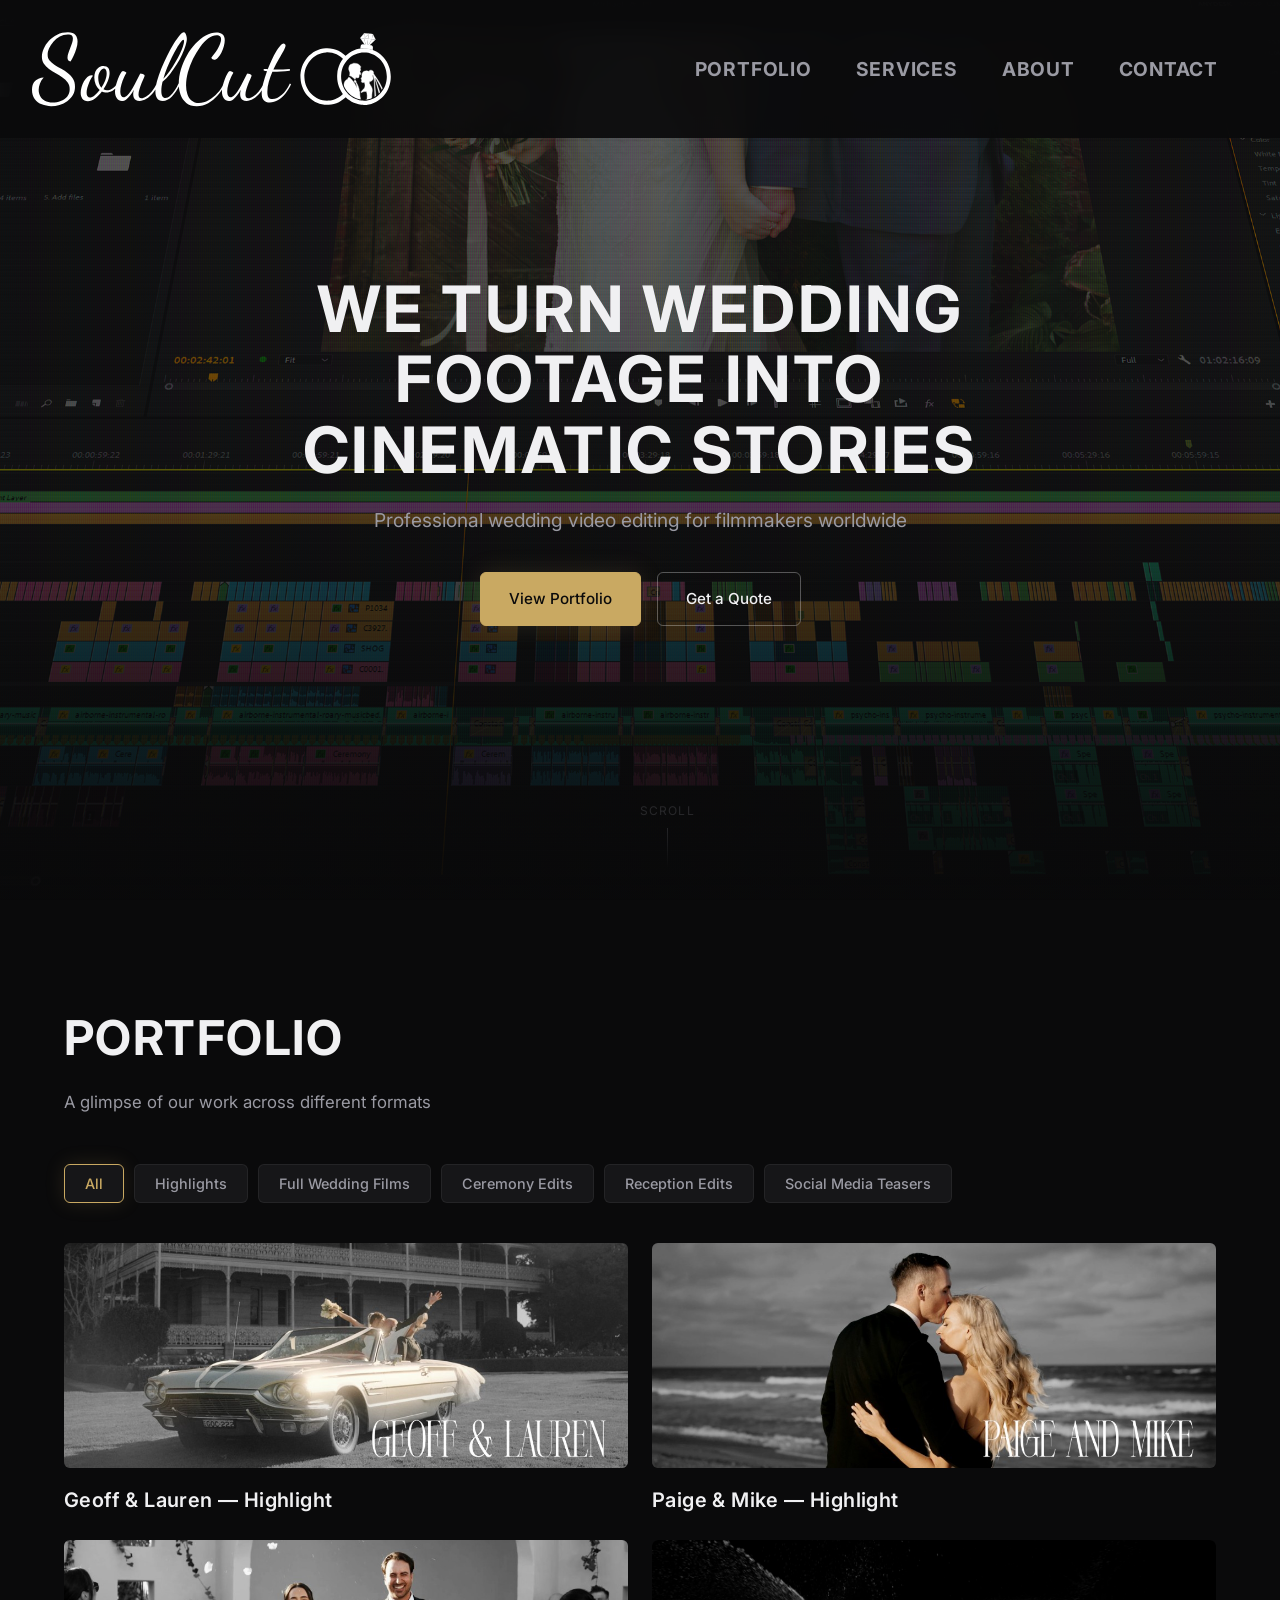
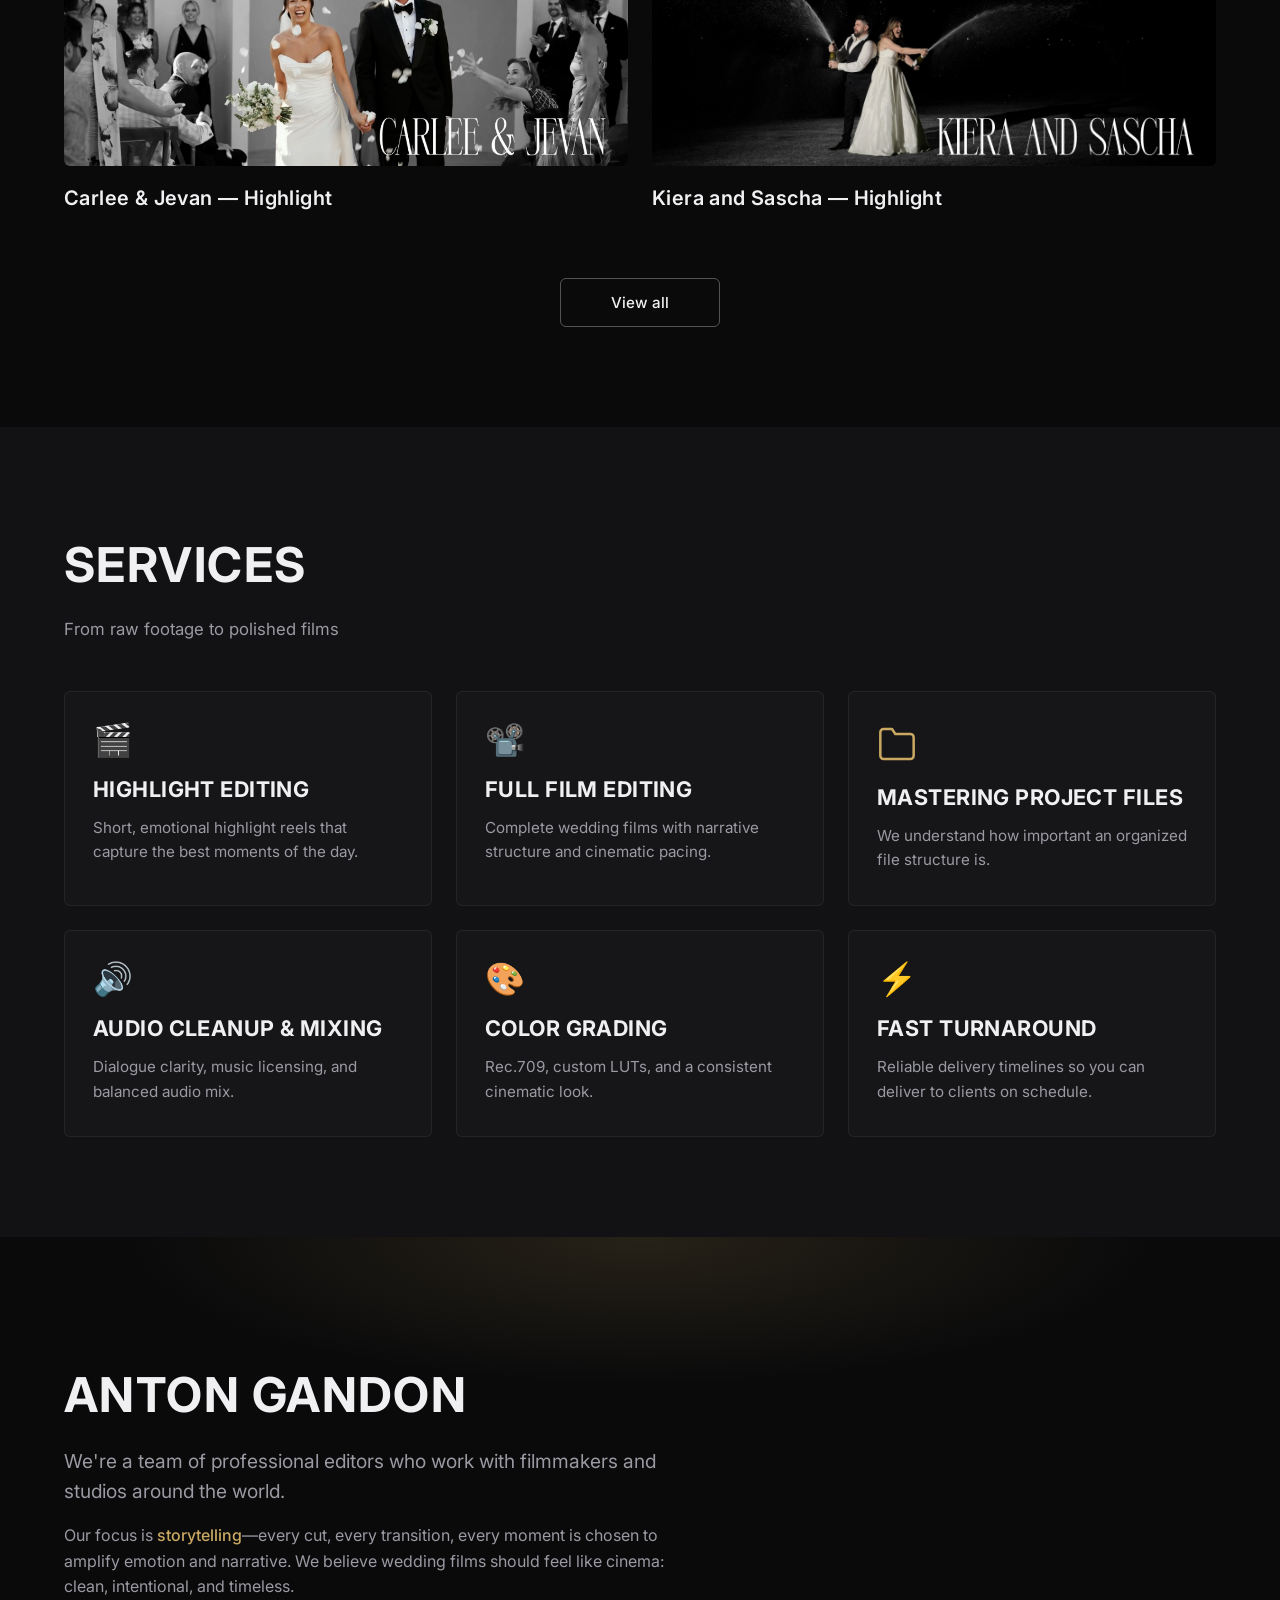
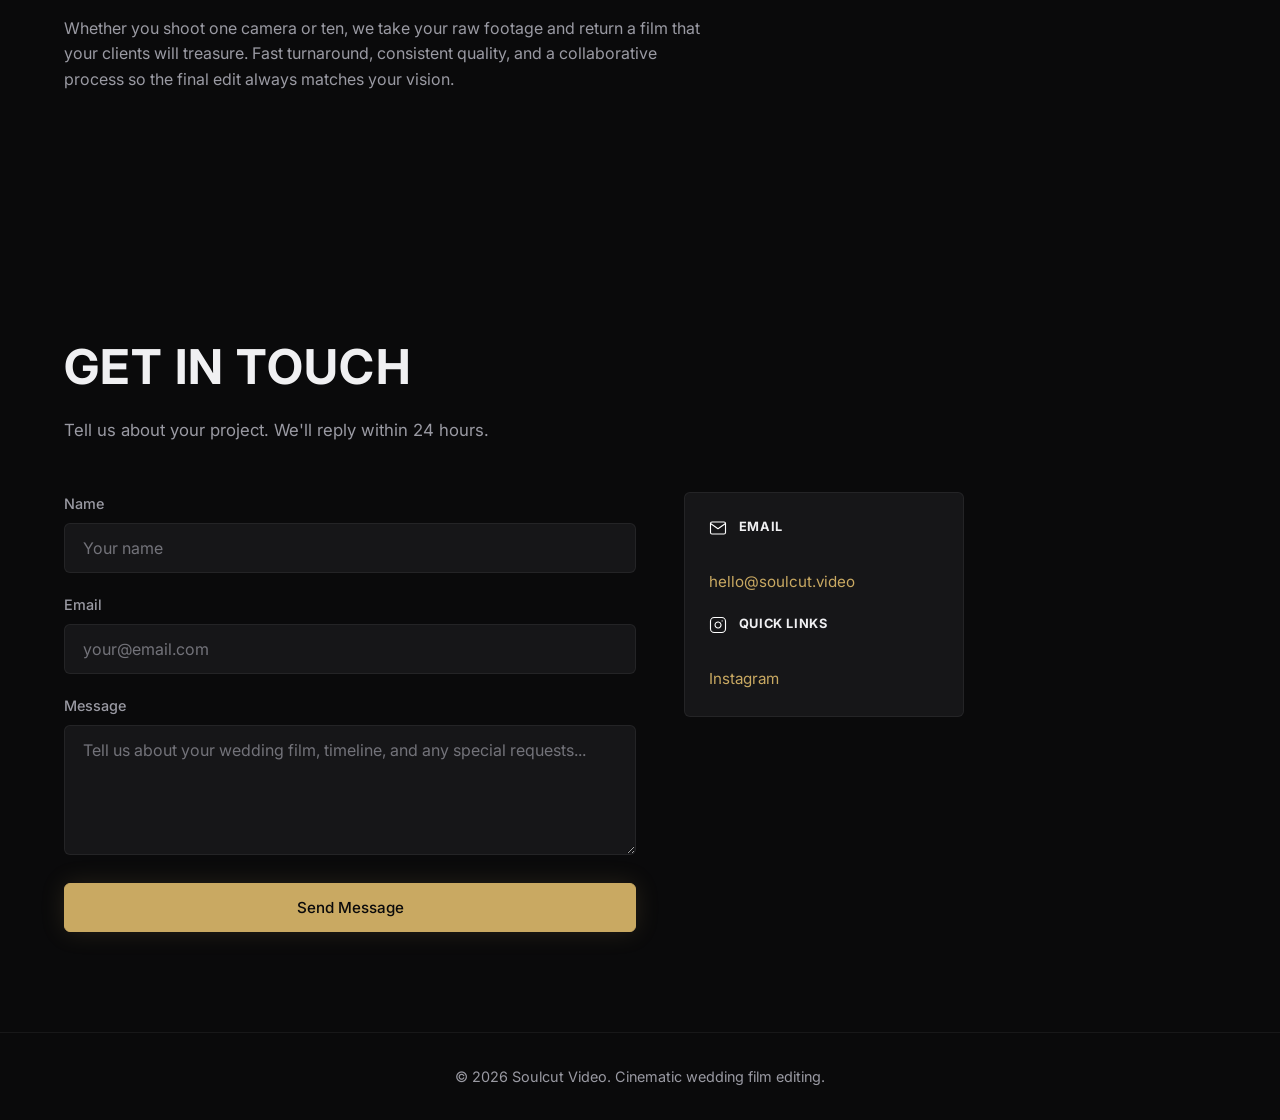
==== index.html @ 182c91bf "Оновлення сайту" ====
<!DOCTYPE html>
<html lang="en">
<head>
  <meta charset="UTF-8">
  <meta name="viewport" content="width=device-width, initial-scale=1.0">
  <title>Soulcut Video — Cinematic Wedding Film Editing</title>
  <meta name="description" content="Professional wedding video editing for filmmakers worldwide. We turn wedding footage into cinematic stories.">
  <!-- Favicon -->
  <link rel="icon" href="images/icon.svg" type="image/svg+xml">
  <link rel="apple-touch-icon" href="images/icon.svg">
  <!-- Share preview (Telegram, social) — cover image and text -->
  <meta property="og:type" content="website">
  <meta property="og:url" content="https://www.soulcut.video/">
  <meta property="og:title" content="Soulcut Video — Cinematic Wedding Film Editing">
  <meta property="og:description" content="Professional wedding video editing for filmmakers worldwide. We turn wedding footage into cinematic stories.">
  <meta property="og:image" content="https://www.soulcut.video/images/banner.png">
  <meta property="og:image:width" content="1200">
  <meta property="og:image:height" content="630">
  <meta name="twitter:card" content="summary_large_image">
  <meta name="twitter:title" content="Soulcut Video — Cinematic Wedding Film Editing">
  <meta name="twitter:description" content="Professional wedding video editing for filmmakers worldwide. We turn wedding footage into cinematic stories.">
  <meta name="twitter:image" content="https://www.soulcut.video/images/banner.png">
  <link rel="preconnect" href="https://fonts.googleapis.com">
  <link rel="preconnect" href="https://fonts.gstatic.com" crossorigin>
  <link href="https://fonts.googleapis.com/css2?family=Inter:wght@300;400;500;600;700&display=swap" rel="stylesheet">
  <link rel="stylesheet" href="styles.css?v=4">
</head>
<body>
  <div class="page-wrap">
    <!-- HERO -->
    <header class="hero" id="hero">
      <!-- Hero background: add images/hero-bg.png. For image-only (no video), add class hero--image-only to header. -->
      <div class="hero-bg-image" role="presentation"></div>
      <div class="hero-video-wrap">
        <video class="hero-video" autoplay muted loop playsinline poster="https://images.pexels.com/videos/3571264/pexels-photo-3571264.jpeg?auto=compress&cs=tinysrgb&w=1920">
          <!-- Replace src with your wedding footage. Example placeholder: -->
          <source src="https://assets.mixkit.co/videos/preview/mixkit-couple-getting-married-on-the-beach-41365-large.mp4" type="video/mp4">
        </video>
        <div class="hero-overlay"></div>
      </div>
      <nav class="nav">
        <a href="#hero" class="nav-logo">
          <img src="images/logo.svg" alt="Soulcut">
        </a>
        <button class="nav-toggle" aria-label="Menu">
          <span></span><span></span><span></span>
        </button>
        <ul class="nav-links">
          <li><a href="#portfolio">Portfolio</a></li>
          <li><a href="#services">Services</a></li>
          <li><a href="#about">About</a></li>
          <li><a href="#contact">Contact</a></li>
          <li class="nav-close-item">
            <button type="button" class="nav-close-btn" aria-label="Close menu">&times;</button>
          </li>
        </ul>
      </nav>
      <div class="hero-content">
        <h1 class="hero-title">We turn wedding footage into cinematic stories</h1>
        <p class="hero-sub">Professional wedding video editing for filmmakers worldwide</p>
        <div class="hero-cta">
          <a href="#portfolio" class="btn btn-primary">View Portfolio</a>
          <a href="#contact" class="btn btn-outline">Get a Quote</a>
        </div>
      </div>
      <div class="hero-scroll">
        <span>Scroll</span>
        <div class="scroll-line"></div>
      </div>
    </header>

    <!-- PORTFOLIO -->
    <section class="section portfolio" id="portfolio">
      <div class="container">
        <h2 class="section-title">Portfolio</h2>
        <p class="section-sub">A glimpse of our work across different formats</p>
        <div class="portfolio-filters">
          <button class="filter-btn active" data-category="all">All</button>
          <button class="filter-btn" data-category="highlights">Highlights</button>
          <button class="filter-btn" data-category="full-films">Full Wedding Films</button>
          <button class="filter-btn" data-category="ceremony">Ceremony Edits</button>
          <button class="filter-btn" data-category="reception">Reception Edits</button>
          <button class="filter-btn" data-category="teasers">Social Media Teasers</button>
        </div>
        <div class="portfolio-grid">
          <!-- Highlight: Geoff & Lauren (image images/geoff-lauren.png, 2500×1000) -->
          <article class="portfolio-item" data-category="highlights">
            <div class="portfolio-thumb" data-video-src="https://drive.google.com/file/d/13GB67Tp0KiJzBZZAiaZ2nqH0YO3bQHIp/view?usp=sharing">
              <video class="portfolio-thumb-video" muted loop playsinline preload="metadata"></video>
              <img src="images/geoff-lauren.png" alt="Geoff & Lauren — wedding highlight">
              <div class="portfolio-hover">
                <span class="play-icon"></span>
                <span>Watch</span>
              </div>
            </div>
            <h3>Geoff & Lauren — Highlight</h3>
          </article>
          <article class="portfolio-item" data-category="highlights">
            <div class="portfolio-thumb" data-video-src="https://drive.google.com/file/d/1EdnTbY3fhzPwjUNXWImo-atitNehXLEn/view?usp=drive_link">
              <video class="portfolio-thumb-video" muted loop playsinline preload="metadata"></video>
              <img src="images/paige-mike.png" alt="Paige & Mike — wedding highlight">
              <div class="portfolio-hover">
                <span class="play-icon"></span>
                <span>Watch</span>
              </div>
            </div>
            <h3>Paige & Mike — Highlight</h3>
          </article>
          <article class="portfolio-item" data-category="highlights">
            <div class="portfolio-thumb" data-video-src="https://drive.google.com/file/d/1sqq61Bxm7G3GFhzSi5GOmZIiDG4wSADL/view?usp=sharing">
              <video class="portfolio-thumb-video" muted loop playsinline preload="metadata"></video>
              <img src="images/carlee-jevan.png" alt="Carlee & Jevan — wedding highlight">
              <div class="portfolio-hover">
                <span class="play-icon"></span>
                <span>Watch</span>
              </div>
            </div>
            <h3>Carlee & Jevan — Highlight</h3>
          </article>
          <article class="portfolio-item" data-category="highlights">
            <div class="portfolio-thumb" data-video-src="https://drive.google.com/file/d/1ePK_1S37dD04lT5c8keeN4l85c7M2VHf/view?usp=sharing">
              <video class="portfolio-thumb-video" muted loop playsinline preload="metadata"></video>
              <img src="images/kiera-sascha.png" alt="Kiera and Sascha — wedding highlight">
              <div class="portfolio-hover">
                <span class="play-icon"></span>
                <span>Watch</span>
              </div>
            </div>
            <h3>Kiera and Sascha — Highlight</h3>
          </article>
          <div class="portfolio-more" id="portfolioMore">
          <article class="portfolio-item" data-category="reception">
            <div class="portfolio-thumb" data-video-src="https://assets.mixkit.co/videos/preview/mixkit-couple-getting-married-on-the-beach-41365-large.mp4">
              <video class="portfolio-thumb-video" muted loop playsinline preload="metadata"></video>
              <img src="https://images.pexels.com/photos/265705/pexels-photo-265705.jpeg?auto=compress&cs=tinysrgb&w=800" alt="Reception edit">
              <div class="portfolio-hover">
                <span class="play-icon"></span>
                <span>Watch</span>
              </div>
            </div>
            <h3>Reception Edit</h3>
          </article>
          <article class="portfolio-item" data-category="teasers">
            <div class="portfolio-thumb" data-video-src="https://assets.mixkit.co/videos/preview/mixkit-wedding-ceremony-41364-large.mp4">
              <video class="portfolio-thumb-video" muted loop playsinline preload="metadata"></video>
              <img src="https://images.pexels.com/photos/265722/pexels-photo-265722.jpeg?auto=compress&cs=tinysrgb&w=800" alt="Social teaser">
              <div class="portfolio-hover">
                <span class="play-icon"></span>
                <span>Watch</span>
              </div>
            </div>
            <h3>Social Teaser</h3>
          </article>
          <article class="portfolio-item" data-category="highlights">
            <div class="portfolio-thumb" data-video-src="https://assets.mixkit.co/videos/preview/mixkit-couple-getting-married-on-the-beach-41365-large.mp4">
              <video class="portfolio-thumb-video" muted loop playsinline preload="metadata"></video>
              <img src="https://images.pexels.com/photos/265705/pexels-photo-265705.jpeg?auto=compress&cs=tinysrgb&w=800" alt="Highlight">
              <div class="portfolio-hover">
                <span class="play-icon"></span>
                <span>Watch</span>
              </div>
            </div>
            <h3>Beach Wedding</h3>
          </article>
          </div>
        </div>
        <div class="portfolio-view-all-wrap" id="portfolioViewAllWrap">
          <button type="button" class="btn btn-outline portfolio-view-all-btn" id="portfolioViewAllBtn">View all</button>
        </div>
      </div>
    </section>

    <!-- VIDEO MODAL -->
    <div class="video-modal" id="videoModal" aria-hidden="true">
      <div class="video-modal-backdrop"></div>
      <div class="video-modal-inner">
        <button class="video-modal-close" aria-label="Close">&times;</button>
        <div class="video-modal-player">
          <video controls playsinline></video>
          <iframe class="video-modal-iframe" allowfullscreen allow="autoplay; fullscreen" title="Video"></iframe>
        </div>
      </div>
    </div>

    <!-- SERVICES -->
    <section class="section services" id="services">
      <div class="container">
        <h2 class="section-title">Services</h2>
        <p class="section-sub">From raw footage to polished films</p>
        <div class="services-grid">
          <article class="service-card">
            <div class="service-icon"><span>🎬</span></div>
            <h3>Highlight Editing</h3>
            <p>Short, emotional highlight reels that capture the best moments of the day.</p>
          </article>
          <article class="service-card">
            <div class="service-icon"><span>📽️</span></div>
            <h3>Full Film Editing</h3>
            <p>Complete wedding films with narrative structure and cinematic pacing.</p>
          </article>
          <article class="service-card">
            <div class="service-icon service-icon--folder">
              <svg width="40" height="40" viewBox="0 0 24 24" fill="none" stroke="currentColor" stroke-width="1.5" stroke-linecap="round" stroke-linejoin="round"><path d="M22 19a2 2 0 0 1-2 2H4a2 2 0 0 1-2-2V5a2 2 0 0 1 2-2h5l2 3h9a2 2 0 0 1 2 2z"/></svg>
            </div>
            <h3>Mastering Project Files</h3>
            <p>We understand how important an organized file structure is.</p>
          </article>
          <article class="service-card">
            <div class="service-icon"><span>🔊</span></div>
            <h3>Audio Cleanup & Mixing</h3>
            <p>Dialogue clarity, music licensing, and balanced audio mix.</p>
          </article>
          <article class="service-card">
            <div class="service-icon"><span>🎨</span></div>
            <h3>Color Grading</h3>
            <p>Rec.709, custom LUTs, and a consistent cinematic look.</p>
          </article>
          <article class="service-card">
            <div class="service-icon"><span>⚡</span></div>
            <h3>Fast Turnaround</h3>
            <p>Reliable delivery timelines so you can deliver to clients on schedule.</p>
          </article>
        </div>
      </div>
    </section>

    <!-- ABOUT -->
    <section class="section about" id="about">
      <div class="about-bg"></div>
      <div class="container about-inner">
        <div class="about-content">
          <h2 class="section-title">Anton Gandon</h2>
          <p class="about-lead">We're a team of professional editors who work with filmmakers and studios around the world.</p>
          <p>Our focus is <strong>storytelling</strong>—every cut, every transition, every moment is chosen to amplify emotion and narrative. We believe wedding films should feel like cinema: clean, intentional, and timeless.</p>
          <p>Whether you shoot one camera or ten, we take your raw footage and return a film that your clients will treasure. Fast turnaround, consistent quality, and a collaborative process so the final edit always matches your vision.</p>
        </div>
      </div>
    </section>

    <!-- CONTACT -->
    <section class="section contact" id="contact">
      <div class="container">
        <h2 class="section-title">Get in Touch</h2>
        <p class="section-sub">Tell us about your project. We'll reply within 24 hours.</p>
        <div class="contact-wrap">
          <div class="contact-form-col">
            <div class="form-success" id="formSuccess" hidden>
              <div class="form-success-inner">
                <span class="form-success-icon">✓</span>
                <p class="form-success-text">Success!</p>
                <p class="form-success-sub">We'll get back to you soon.</p>
              </div>
            </div>
            <!-- Formspree → emails to hello@soulcut.video -->
            <form class="contact-form" id="contactForm" action="https://formspree.io/f/xdalwqzw" method="POST">
            <input type="hidden" name="_subject" value="Soulcut: new message from website">
            <div class="form-row">
              <label for="name">Name</label>
              <input type="text" id="name" name="name" required placeholder="Your name">
            </div>
            <div class="form-row">
              <label for="email">Email</label>
              <input type="email" id="email" name="_replyto" required placeholder="your@email.com">
            </div>
            <div class="form-row">
              <label for="message">Message</label>
              <textarea id="message" name="message" rows="5" required placeholder="Tell us about your wedding film, timeline, and any special requests..."></textarea>
            </div>
            <button type="submit" class="btn btn-primary btn-full">Send Message</button>
            </form>
          </div>
          <div class="contact-info">
            <p class="contact-email">
              <strong><span class="contact-icon" aria-hidden="true"><svg width="18" height="18" viewBox="0 0 24 24" fill="none" stroke="currentColor" stroke-width="1.5" stroke-linecap="round" stroke-linejoin="round"><path d="M4 4h16c1.1 0 2 .9 2 2v12c0 1.1-.9 2-2 2H4c-1.1 0-2-.9-2-2V6c0-1.1.9-2 2-2z"/><polyline points="22,6 12,13 2,6"/></svg></span> Email</strong><br>
              <a href="mailto:hello@soulcut.video">hello@soulcut.video</a>
            </p>
            <p class="contact-links">
              <strong><span class="contact-icon" aria-hidden="true"><svg width="18" height="18" viewBox="0 0 24 24" fill="none" stroke="currentColor" stroke-width="1.5" stroke-linecap="round" stroke-linejoin="round"><rect x="2" y="2" width="20" height="20" rx="5" ry="5"/><path d="M16 11.37A4 4 0 1 1 12.63 8 4 4 0 0 1 16 11.37z"/><line x1="17.5" y1="6.5" x2="17.51" y2="6.5"/></svg></span> Quick links</strong><br>
              <a href="https://www.instagram.com/soulcut.video/" target="_blank" rel="noopener">Instagram</a>
            </p>
          </div>
        </div>
      </div>
    </section>

    <footer class="footer">
      <div class="container">
        <p>&copy; <span id="year"></span> Soulcut Video. Cinematic wedding film editing.</p>
      </div>
    </footer>
  </div>

  <script src="script.js"></script>
</body>
</html>
---- styles.css ----
/* ============================================
   SOULCUT VIDEO — Cinematic Wedding Editing
   Dark, elegant, premium
   ============================================ */

:root {
  --bg: #0a0a0b;
  --bg-elevated: #121214;
  --bg-card: #161618;
  --text: #f0f0f2;
  --text-muted: #9a9aa3;
  --accent: #c9a962;
  --accent-dim: rgba(201, 169, 98, 0.15);
  --glow: rgba(201, 169, 98, 0.25);
  --border: rgba(255, 255, 255, 0.06);
  --font-display: "Inter", -apple-system, sans-serif;
  --font-body: "Inter", -apple-system, sans-serif;
  --ease-out: cubic-bezier(0.22, 1, 0.36, 1);
  --ease-in-out: cubic-bezier(0.65, 0, 0.35, 1);
  --radius: 6px;
}

*,
*::before,
*::after {
  box-sizing: border-box;
}

html {
  scroll-behavior: smooth;
  overflow-x: hidden;
  max-width: 100vw;
}

body {
  margin: 0;
  font-family: var(--font-body);
  font-size: 16px;
  font-weight: 400;
  line-height: 1.6;
  color: var(--text);
  background: var(--bg);
  -webkit-font-smoothing: antialiased;
  -moz-osx-font-smoothing: grayscale;
  overflow-x: hidden;
  max-width: 100vw;
}

.page-wrap {
  min-height: 100vh;
  overflow-x: hidden;
  max-width: 100vw;
}

img {
  max-width: 100%;
  height: auto;
  display: block;
}

a {
  color: var(--accent);
  text-decoration: none;
  transition: color 0.25s var(--ease-out);
}

a:hover {
  color: #e0c882;
}

/* ----- Container ----- */
.container {
  width: 100%;
  max-width: 1200px;
  margin: 0 auto;
  padding: 0 24px;
  box-sizing: border-box;
}

/* ----- Navigation ----- */
.nav {
  position: fixed;
  top: 0;
  left: 0;
  right: 0;
  z-index: 100;
  display: flex;
  align-items: center;
  justify-content: space-between;
  padding: 14px 32px;
  background: rgba(10, 10, 11, 0.92);
  backdrop-filter: blur(12px);
}

.nav-logo {
  display: block;
  line-height: 0;
}

.nav-logo img {
  height: 110px;
  width: auto;
  display: block;
}

.nav-links {
  display: flex;
  list-style: none;
  margin: 0;
  padding: 0;
  gap: 32px;
  margin-right: 24px;
}

.nav-links a {
  color: var(--text-muted);
  font-size: 1.2rem;
  font-weight: 700;
  padding: 8px 6px;
  text-transform: uppercase;
  letter-spacing: 0.04em;
}

.nav-links a:hover {
  color: var(--text);
}

.nav-close-item {
  display: none;
}

.nav-toggle {
  display: none;
  flex-direction: column;
  gap: 6px;
  background: none;
  border: none;
  cursor: pointer;
  padding: 8px;
}

.nav-toggle span {
  width: 24px;
  height: 2px;
  background: var(--text);
  transition: transform 0.3s var(--ease-out);
}

/* ----- Hero ----- */
.hero {
  position: relative;
  min-height: 100vh;
  display: flex;
  flex-direction: column;
  justify-content: center;
  align-items: center;
  text-align: center;
  overflow: hidden;
}

.hero-bg-image {
  position: absolute;
  inset: 0;
  z-index: 0;
  background-color: var(--bg);
  background-image: url(images/hero-bg.png);
  background-size: cover;
  background-position: center;
}

.hero-video-wrap {
  position: absolute;
  inset: 0;
  z-index: 1;
}

.hero.hero--image-only .hero-video-wrap {
  display: none;
}

.hero-video {
  width: 100%;
  height: 100%;
  object-fit: cover;
}

.hero-overlay {
  position: absolute;
  inset: 0;
  background: linear-gradient(
    to bottom,
    rgba(10, 10, 11, 0.4) 0%,
    rgba(10, 10, 11, 0.6) 50%,
    rgba(10, 10, 11, 0.85) 100%
  );
  pointer-events: none;
}

.hero-content {
  position: relative;
  z-index: 2;
  padding: 0 24px;
  max-width: 800px;
}

.hero-title {
  font-family: var(--font-body);
  font-size: clamp(2.5rem, 6vw, 4rem);
  font-weight: 700;
  line-height: 1.1;
  margin: 0 0 20px;
  color: var(--text);
  letter-spacing: 0.04em;
  text-transform: uppercase;
  opacity: 0;
  transform: translateY(24px);
  animation: fadeUp 1s var(--ease-out) 0.2s forwards;
}

.hero-sub {
  font-size: clamp(1rem, 2vw, 1.2rem);
  color: var(--text-muted);
  margin: 0 0 36px;
  font-weight: 400;
  opacity: 0;
  transform: translateY(24px);
  animation: fadeUp 1s var(--ease-out) 0.4s forwards;
}

.hero-cta {
  display: flex;
  flex-wrap: wrap;
  gap: 16px;
  justify-content: center;
  opacity: 0;
  transform: translateY(24px);
  animation: fadeUp 1s var(--ease-out) 0.6s forwards;
}

/* Buttons ----- */
.btn {
  display: inline-flex;
  align-items: center;
  justify-content: center;
  padding: 14px 28px;
  font-family: var(--font-body);
  font-size: 0.95rem;
  font-weight: 500;
  border-radius: var(--radius);
  cursor: pointer;
  transition: all 0.3s var(--ease-out);
  border: 1px solid transparent;
}

.btn-primary {
  background: var(--accent);
  color: var(--bg);
  border-color: var(--accent);
  box-shadow: 0 0 24px var(--accent-dim);
}

.btn-primary:hover {
  background: #d4b86e;
  color: var(--bg);
  box-shadow: 0 0 32px var(--glow);
  transform: translateY(-2px);
}

.btn-outline {
  background: transparent;
  color: var(--text);
  border-color: rgba(255, 255, 255, 0.3);
}

.btn-outline:hover {
  border-color: var(--accent);
  color: var(--accent);
  box-shadow: 0 0 20px var(--accent-dim);
}

.btn-full {
  width: 100%;
}

/* Hero scroll indicator ----- */
.hero-scroll {
  position: absolute;
  bottom: 32px;
  left: 50%;
  transform: translateX(-50%);
  display: flex;
  flex-direction: column;
  align-items: center;
  gap: 8px;
  color: var(--text-muted);
  font-size: 0.75rem;
  letter-spacing: 0.1em;
  text-transform: uppercase;
  opacity: 0;
  animation: fadeUp 0.8s var(--ease-out) 1s forwards;
}

.scroll-line {
  width: 1px;
  height: 40px;
  background: linear-gradient(to bottom, var(--text-muted), transparent);
  animation: scrollPulse 2s ease-in-out infinite;
}

@keyframes fadeUp {
  to {
    opacity: 1;
    transform: translateY(0);
  }
}

@keyframes scrollPulse {
  0%, 100% { opacity: 0.5; transform: scaleY(0.8); }
  50% { opacity: 1; transform: scaleY(1); }
}

/* ----- Section common ----- */
.section {
  padding: 100px 0;
  position: relative;
}

.section-title {
  font-family: var(--font-body);
  font-size: clamp(2rem, 4vw, 3rem);
  font-weight: 700;
  margin: 0 0 12px;
  color: var(--text);
  letter-spacing: 0.03em;
  text-transform: uppercase;
}

.section-sub {
  color: var(--text-muted);
  margin: 0 0 48px;
  font-size: 1.05rem;
  max-width: 560px;
}

/* ----- Portfolio ----- */
.portfolio {
  background: var(--bg);
}

.portfolio-filters {
  display: flex;
  flex-wrap: wrap;
  gap: 10px;
  margin-bottom: 40px;
}

.filter-btn {
  padding: 10px 20px;
  font-family: var(--font-body);
  font-size: 0.9rem;
  font-weight: 500;
  color: var(--text-muted);
  background: var(--bg-card);
  border: 1px solid var(--border);
  border-radius: var(--radius);
  cursor: pointer;
  transition: all 0.25s var(--ease-out);
}

.filter-btn:hover,
.filter-btn.active {
  color: var(--accent);
  border-color: var(--accent);
  box-shadow: 0 0 20px var(--accent-dim);
}

.portfolio-grid {
  display: grid;
  grid-template-columns: repeat(auto-fill, minmax(min(380px, 100%), 1fr));
  gap: 24px;
}

.portfolio-more {
  grid-column: 1 / -1;
  display: grid;
  grid-template-columns: repeat(auto-fill, minmax(min(380px, 100%), 1fr));
  gap: 24px;
  max-height: 0;
  overflow: hidden;
  opacity: 0;
  transition: max-height 0.6s var(--ease-out), opacity 0.5s var(--ease-out);
}

.portfolio-grid.portfolio-grid--expanded .portfolio-more {
  max-height: 1200px;
  opacity: 1;
  overflow: visible;
}

.portfolio-more .portfolio-item {
  opacity: 0;
  transform: translateY(24px);
  transition: opacity 0.5s var(--ease-out), transform 0.5s var(--ease-out);
}

.portfolio-grid.portfolio-grid--expanded .portfolio-more .portfolio-item {
  opacity: 1;
  transform: translateY(0);
}

.portfolio-grid.portfolio-grid--expanded .portfolio-more .portfolio-item:nth-child(1) { transition-delay: 0.1s; }
.portfolio-grid.portfolio-grid--expanded .portfolio-more .portfolio-item:nth-child(2) { transition-delay: 0.2s; }
.portfolio-grid.portfolio-grid--expanded .portfolio-more .portfolio-item:nth-child(3) { transition-delay: 0.3s; }

.portfolio-view-all-wrap {
  text-align: center;
  margin-top: 40px;
}

.portfolio-view-all-btn {
  min-width: 160px;
  transition: transform 0.3s var(--ease-out), box-shadow 0.3s var(--ease-out);
}

.portfolio-view-all-btn:hover {
  transform: translateY(-2px);
}

.portfolio-grid.portfolio-grid--expanded + .portfolio-view-all-wrap {
  margin-top: 32px;
}

.portfolio-item {
  opacity: 1;
  transform: translateY(0);
  transition: opacity 0.4s var(--ease-out), transform 0.4s var(--ease-out);
}

.portfolio-item.hidden {
  opacity: 0;
  transform: translateY(16px);
  pointer-events: none;
  position: absolute;
  visibility: hidden;
}

.portfolio-thumb {
  position: relative;
  aspect-ratio: 2500 / 1000; /* 2.5:1 banner */
  border-radius: var(--radius);
  overflow: hidden;
  margin-bottom: 16px;
  cursor: pointer;
  background: var(--bg-card);
}

.portfolio-thumb img,
.portfolio-thumb .portfolio-thumb-video {
  width: 100%;
  height: 100%;
  object-fit: cover;
  transition: transform 0.6s var(--ease-out), opacity 0.4s var(--ease-out);
}

.portfolio-thumb .portfolio-thumb-video {
  position: absolute;
  inset: 0;
  z-index: 1;
  opacity: 0;
  pointer-events: none;
}

.portfolio-thumb:hover .portfolio-thumb-video {
  opacity: 1;
}

.portfolio-thumb img {
  position: relative;
  z-index: 0;
}

.portfolio-thumb::after {
  content: "";
  position: absolute;
  inset: 0;
  background: linear-gradient(
    to top,
    rgba(0, 0, 0, 0.7) 0%,
    transparent 50%
  );
  opacity: 0;
  transition: opacity 0.3s var(--ease-out);
}

.portfolio-thumb:hover img {
  transform: scale(1.06);
}

.portfolio-thumb:hover::after {
  opacity: 1;
}

.portfolio-hover {
  position: absolute;
  inset: 0;
  z-index: 2;
  display: flex;
  flex-direction: column;
  align-items: center;
  justify-content: center;
  gap: 12px;
  color: var(--text);
  opacity: 0;
  transition: opacity 0.3s var(--ease-out);
}

.portfolio-thumb:hover .portfolio-hover {
  opacity: 1;
}

.play-icon {
  width: 64px;
  height: 64px;
  border-radius: 50%;
  background: rgba(201, 169, 98, 0.9);
  display: flex;
  align-items: center;
  justify-content: center;
  position: relative;
  box-shadow: 0 0 30px var(--glow);
}

.play-icon::after {
  content: "";
  position: absolute;
  left: 50%;
  top: 50%;
  margin-left: -6px;
  margin-top: -10px;
  border: 10px solid transparent;
  border-left-color: var(--bg);
  border-left-width: 16px;
  border-right: 0;
}

.portfolio-hover span:last-child {
  font-size: 0.9rem;
  font-weight: 500;
  letter-spacing: 0.05em;
}

.portfolio-item h3 {
  font-family: var(--font-body);
  font-size: 1.25rem;
  font-weight: 600;
  margin: 0;
  color: var(--text);
  letter-spacing: 0.02em;
}

/* ----- Video Modal ----- */
.video-modal {
  position: fixed;
  inset: 0;
  z-index: 200;
  display: flex;
  align-items: center;
  justify-content: center;
  padding: 24px;
  opacity: 0;
  visibility: hidden;
  transition: opacity 0.35s var(--ease-out), visibility 0.35s var(--ease-out);
}

.video-modal.open {
  opacity: 1;
  visibility: visible;
}

.video-modal-backdrop {
  position: absolute;
  inset: 0;
  background: rgba(0, 0, 0, 0.9);
  backdrop-filter: blur(8px);
  cursor: pointer;
}

.video-modal-inner {
  position: relative;
  width: 100%;
  max-width: 900px;
  border-radius: var(--radius);
  overflow: hidden;
  box-shadow: 0 0 60px var(--accent-dim), 0 24px 48px rgba(0, 0, 0, 0.5);
  transform: scale(0.95);
  transition: transform 0.35s var(--ease-out);
}

.video-modal.open .video-modal-inner {
  transform: scale(1);
}

.video-modal-close {
  position: absolute;
  top: -44px;
  right: 0;
  width: 36px;
  height: 36px;
  font-size: 28px;
  line-height: 1;
  color: var(--text);
  background: none;
  border: none;
  cursor: pointer;
  opacity: 0.8;
  transition: opacity 0.2s;
  z-index: 2;
}

.video-modal-close:hover {
  opacity: 1;
}

.video-modal-player {
  position: relative;
  background: #000;
  aspect-ratio: 16 / 9;
}

.video-modal-player video,
.video-modal-player .video-modal-iframe {
  position: absolute;
  inset: 0;
  width: 100%;
  height: 100%;
  border: none;
}

.video-modal-player video {
  display: block;
}

.video-modal-player .video-modal-iframe {
  display: none;
}

/* ----- Services ----- */
.services {
  background: var(--bg-elevated);
}

.services-grid {
  display: grid;
  grid-template-columns: repeat(auto-fill, minmax(280px, 1fr));
  gap: 24px;
}

.service-card {
  padding: 32px 28px;
  background: var(--bg-card);
  border: 1px solid var(--border);
  border-radius: var(--radius);
  transition: all 0.35s var(--ease-out);
}

.service-card:hover {
  border-color: rgba(201, 169, 98, 0.3);
  box-shadow: 0 0 40px var(--accent-dim);
  transform: translateY(-4px);
}

.service-icon {
  font-size: 2rem;
  margin-bottom: 16px;
  line-height: 1;
}

.service-icon--folder {
  color: var(--accent);
}

.service-icon--folder svg {
  display: block;
}

.service-card h3 {
  font-family: var(--font-body);
  font-size: 1.35rem;
  font-weight: 700;
  margin: 0 0 10px;
  color: var(--text);
  text-transform: uppercase;
  letter-spacing: 0.02em;
}

.service-card p {
  margin: 0;
  color: var(--text-muted);
  font-size: 0.95rem;
  line-height: 1.6;
}

/* ----- About ----- */
.about {
  position: relative;
  padding: 120px 0;
  overflow: hidden;
}

.about-bg {
  position: absolute;
  inset: 0;
  background:
    radial-gradient(ellipse 80% 50% at 50% 0%, var(--accent-dim) 0%, transparent 50%),
    var(--bg);
}

.about-inner {
  position: relative;
  z-index: 1;
}

.about-content {
  max-width: 640px;
}

.about-lead {
  font-size: 1.2rem;
  color: var(--text);
  margin: 0 0 20px;
  line-height: 1.6;
}

.about-content p {
  color: var(--text-muted);
  margin: 0 0 16px;
}

.about-content strong {
  color: var(--accent);
  font-weight: 500;
}

/* ----- Contact ----- */
.contact {
  background: var(--bg);
}

.contact-form-col {
  min-height: 200px;
}

.form-success {
  opacity: 0;
  transform: scale(0.95);
  transition: opacity 0.5s var(--ease-out), transform 0.5s var(--ease-out);
}

.form-success[hidden] {
  display: none;
}

.form-success.form-success--visible {
  opacity: 1;
  transform: scale(1);
}

.form-success-inner {
  text-align: center;
  padding: 40px 24px;
  background: var(--bg-card);
  border: 1px solid rgba(201, 169, 98, 0.3);
  border-radius: var(--radius);
  box-shadow: 0 0 40px var(--accent-dim);
}

.form-success-icon {
  display: inline-flex;
  align-items: center;
  justify-content: center;
  width: 64px;
  height: 64px;
  margin-bottom: 16px;
  border-radius: 50%;
  background: rgba(201, 169, 98, 0.2);
  color: var(--accent);
  font-size: 2rem;
  font-weight: 700;
  line-height: 1;
  animation: formSuccessPop 0.5s var(--ease-out) 0.2s both;
}

.form-success-text {
  margin: 0 0 8px;
  font-family: var(--font-body);
  font-size: 1.75rem;
  font-weight: 700;
  color: var(--text);
  letter-spacing: 0.02em;
  animation: formSuccessFade 0.5s var(--ease-out) 0.3s both;
}

.form-success-sub {
  margin: 0;
  font-size: 1rem;
  color: var(--text-muted);
  animation: formSuccessFade 0.5s var(--ease-out) 0.4s both;
}

@keyframes formSuccessPop {
  from {
    transform: scale(0);
    opacity: 0;
  }
  to {
    transform: scale(1);
    opacity: 1;
  }
}

@keyframes formSuccessFade {
  from {
    opacity: 0;
    transform: translateY(10px);
  }
  to {
    opacity: 1;
    transform: translateY(0);
  }
}

.contact-wrap {
  display: grid;
  grid-template-columns: 1fr 280px;
  gap: 48px;
  align-items: start;
  max-width: 900px;
}

.contact-wrap .contact-form-col .form-success {
  margin-bottom: 0;
}

.contact-form {
  display: flex;
  flex-direction: column;
  gap: 20px;
}

.form-row label {
  display: block;
  font-size: 0.9rem;
  font-weight: 500;
  color: var(--text-muted);
  margin-bottom: 8px;
}

.form-row input,
.form-row textarea {
  width: 100%;
  padding: 14px 18px;
  font-family: var(--font-body);
  font-size: 1rem;
  color: var(--text);
  background: var(--bg-card);
  border: 1px solid var(--border);
  border-radius: var(--radius);
  transition: border-color 0.25s var(--ease-out), box-shadow 0.25s var(--ease-out);
}

.form-row input::placeholder,
.form-row textarea::placeholder {
  color: var(--text-muted);
  opacity: 0.7;
}

.form-row input:focus,
.form-row textarea:focus {
  outline: none;
  border-color: var(--accent);
  box-shadow: 0 0 0 3px var(--accent-dim);
}

.form-row textarea {
  resize: vertical;
  min-height: 120px;
}

.contact-info {
  padding: 24px;
  background: var(--bg-card);
  border: 1px solid var(--border);
  border-radius: var(--radius);
}

.contact-email,
.contact-links {
  margin: 0 0 20px;
  font-size: 0.95rem;
  color: var(--text-muted);
}

.contact-email:last-child,
.contact-links:last-child {
  margin-bottom: 0;
}

.contact-info strong {
  display: block;
  color: var(--text);
  font-size: 0.8rem;
  letter-spacing: 0.05em;
  text-transform: uppercase;
  margin-bottom: 8px;
}

.contact-icon {
  display: inline-block;
  vertical-align: middle;
  margin-right: 8px;
  color: #fff;
  line-height: 0;
}

.contact-icon svg {
  vertical-align: middle;
}

.contact-info a {
  color: var(--accent);
}

/* ----- Footer ----- */
.footer {
  padding: 32px 0;
  border-top: 1px solid var(--border);
  text-align: center;
}

.footer p {
  margin: 0;
  font-size: 0.9rem;
  color: var(--text-muted);
}

/* ----- Responsive ----- */
@media (max-width: 900px) {
  .contact-wrap {
    grid-template-columns: 1fr;
  }
}

@media (max-width: 768px) {
  .nav {
    padding: 10px 20px;
  }

  .nav-logo img {
    height: 55px;
  }

  .nav-links {
    position: fixed;
    top: 0;
    right: 0;
    width: 260px;
    height: auto;
    max-height: 100vh;
    background: var(--bg-elevated);
    flex-direction: column;
    padding: 72px 32px 24px;
    gap: 8px;
    transform: translateX(calc(100% + 24px));
    transition: transform 0.3s var(--ease-out);
    box-shadow: -4px 0 24px rgba(0, 0, 0, 0.3);
    align-items: stretch;
  }

  .nav-links.open {
    transform: translateX(0);
  }

  .nav-links .nav-close-item {
    list-style: none;
    margin: 24px 0 0;
    padding-top: 16px;
    border-top: 1px solid var(--border);
    display: flex;
    justify-content: center;
  }

  .nav-close-btn {
    width: 48px;
    height: 48px;
    border-radius: 50%;
    border: 1px solid rgba(255, 255, 255, 0.3);
    background: transparent;
    color: var(--text);
    font-size: 24px;
    line-height: 1;
    cursor: pointer;
    display: flex;
    align-items: center;
    justify-content: center;
    padding: 0;
    transition: border-color 0.2s, background 0.2s;
  }

  .nav-close-btn:hover {
    border-color: var(--accent);
    background: var(--accent-dim);
  }

  .nav-links > li:not(.nav-close-item) {
    margin: 0;
  }

  .nav-toggle {
    display: flex;
    z-index: 101;
  }

  .nav-toggle.open span:nth-child(1) {
    transform: translateY(8px) rotate(45deg);
  }

  .nav-toggle.open span:nth-child(2) {
    opacity: 0;
  }

  .nav-toggle.open span:nth-child(3) {
    transform: translateY(-8px) rotate(-45deg);
  }

  .section {
    padding: 72px 0;
  }

  .portfolio-grid {
    grid-template-columns: 1fr;
    gap: 24px;
  }

  .portfolio-item.hidden {
    position: absolute;
    visibility: hidden;
  }

  .services-grid {
    grid-template-columns: 1fr;
  }
}

@media (max-width: 480px) {
  .hero-cta {
    flex-direction: column;
    width: 100%;
  }

  .btn {
    width: 100%;
  }

  .portfolio-filters {
    gap: 8px;
  }

  .filter-btn {
    padding: 8px 14px;
    font-size: 0.85rem;
  }
}
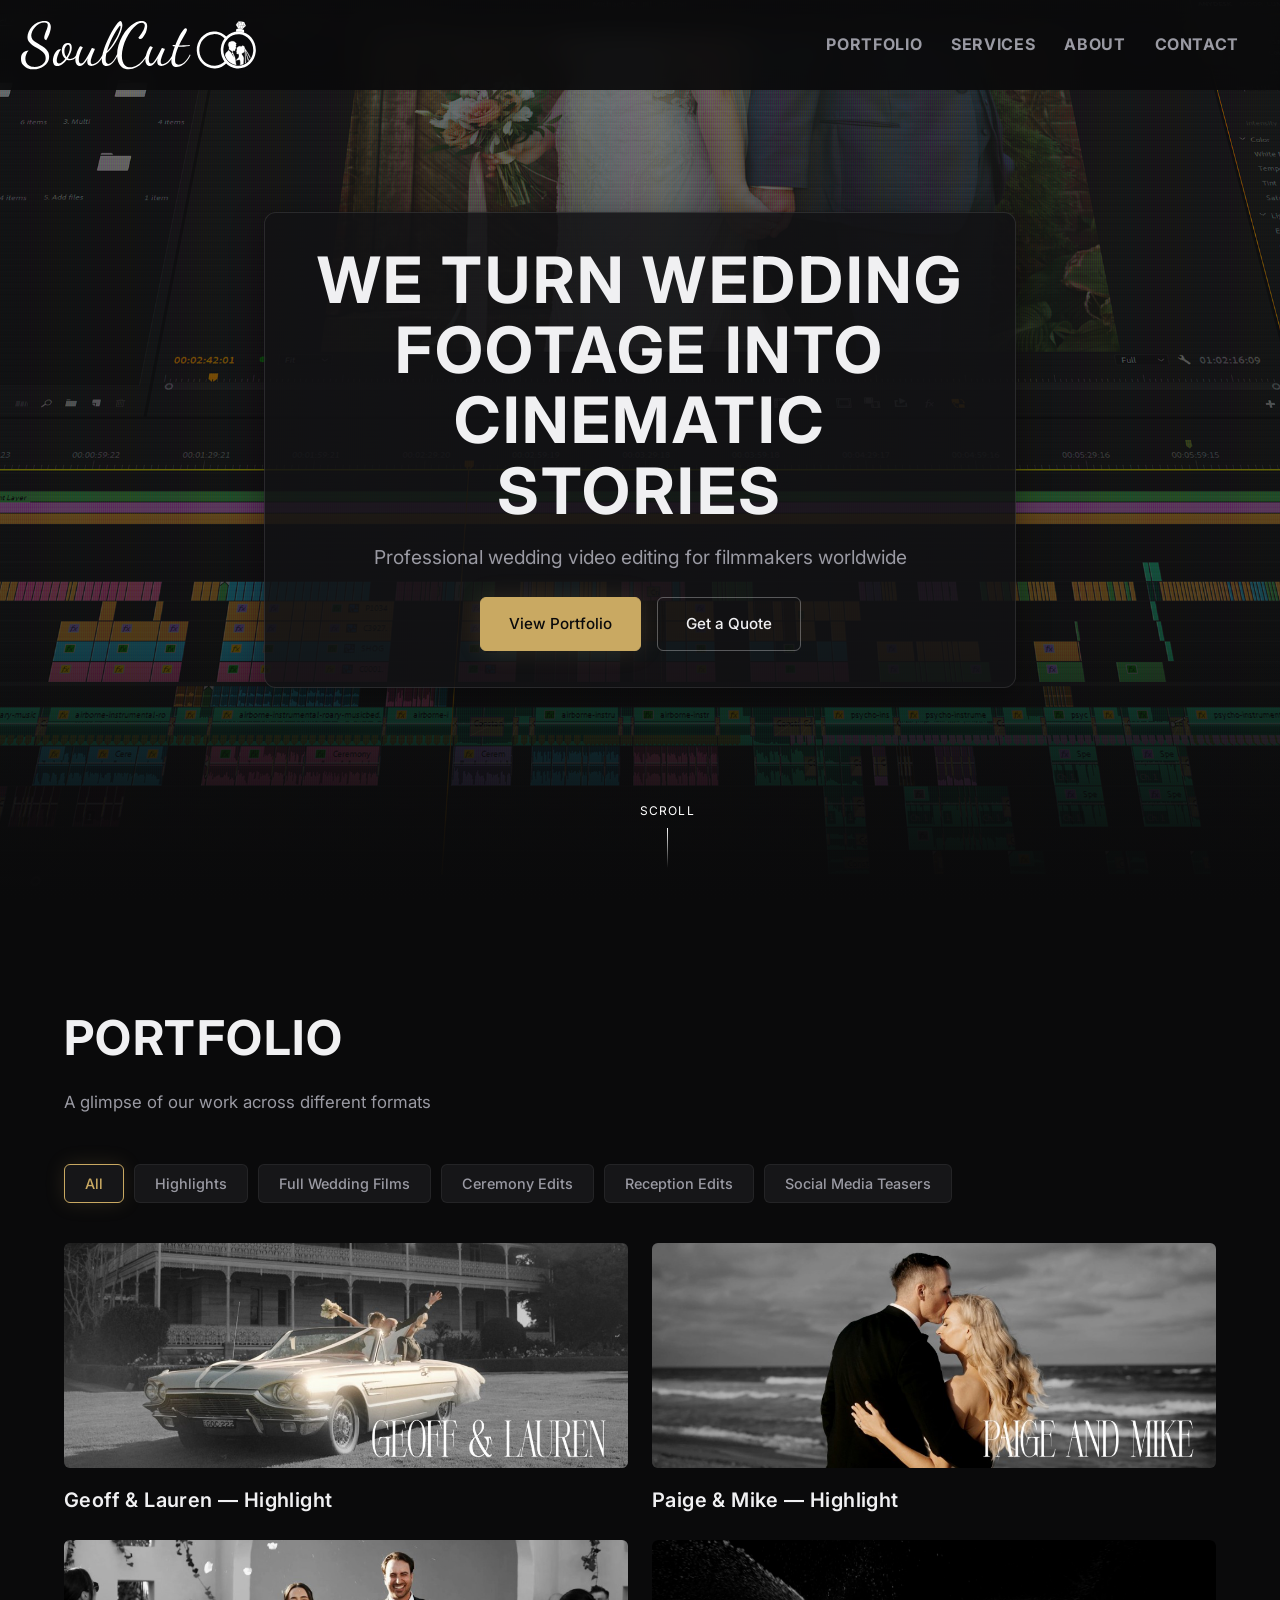
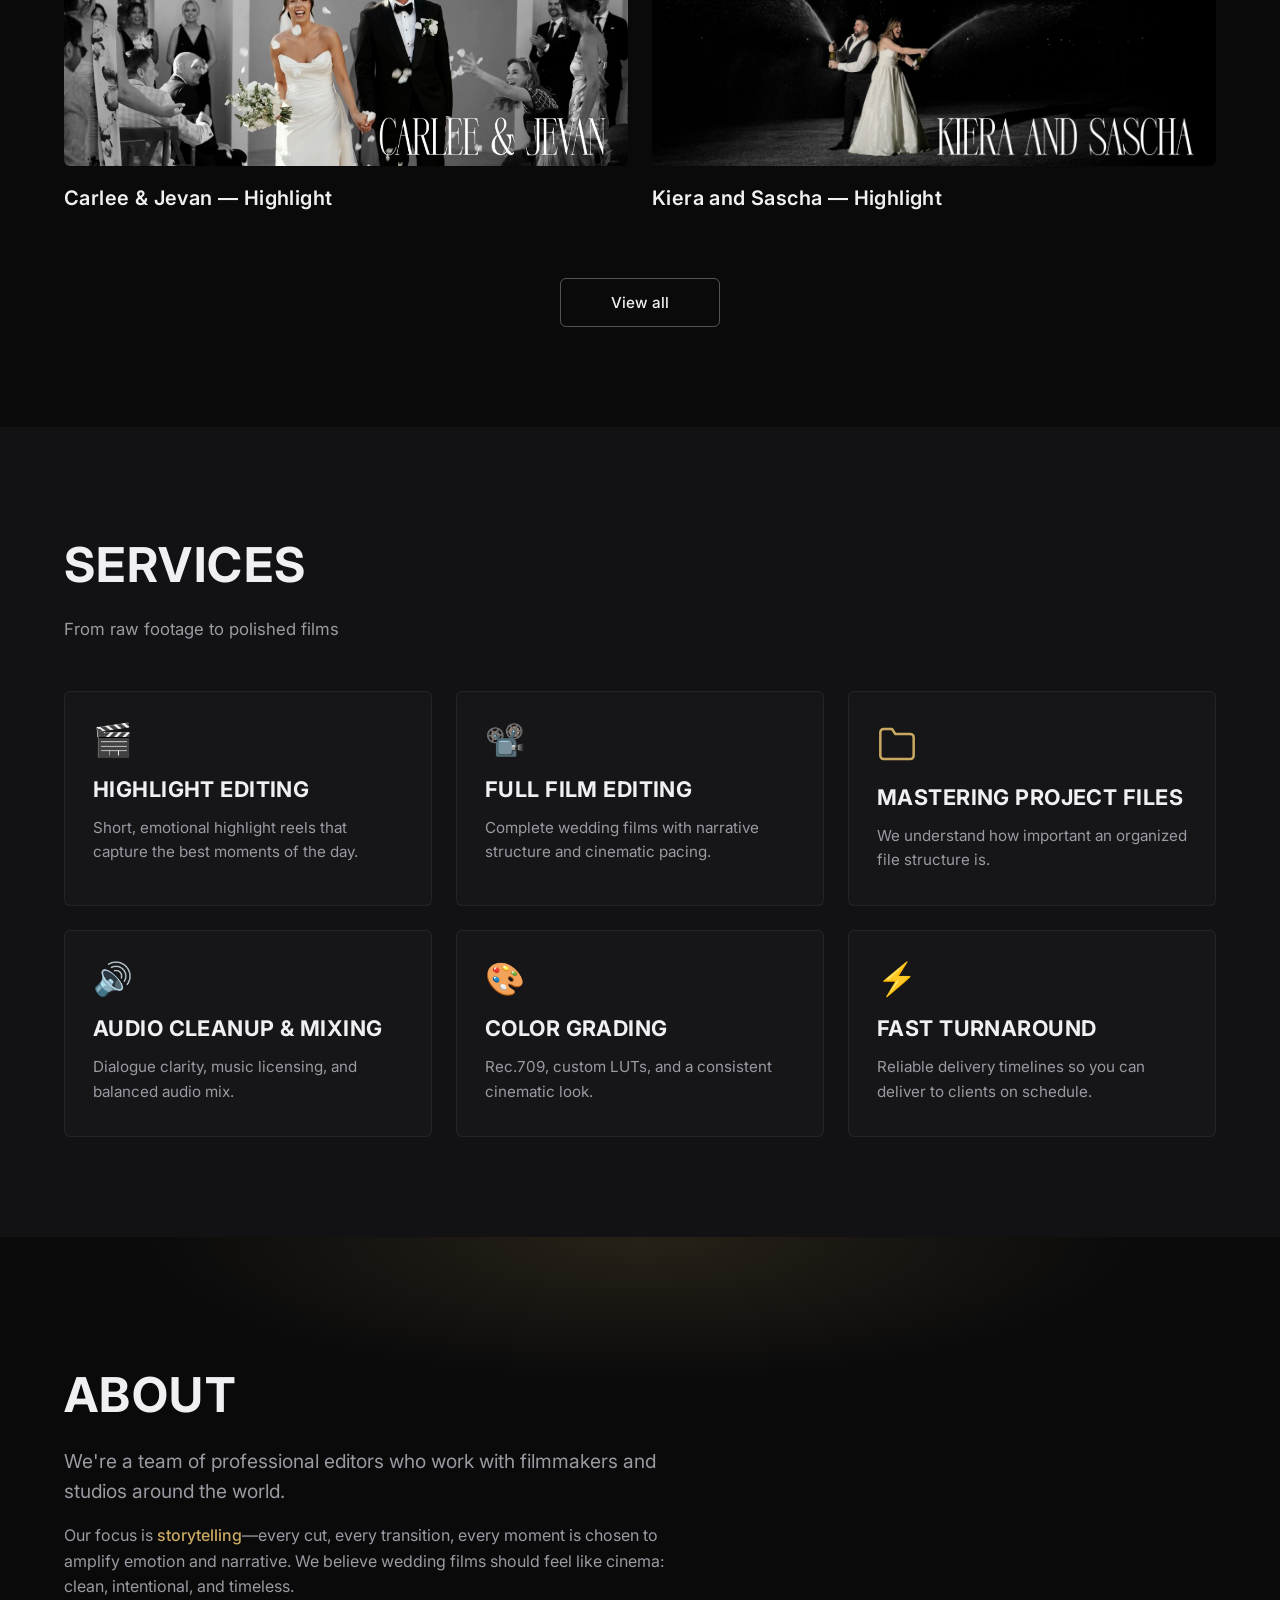
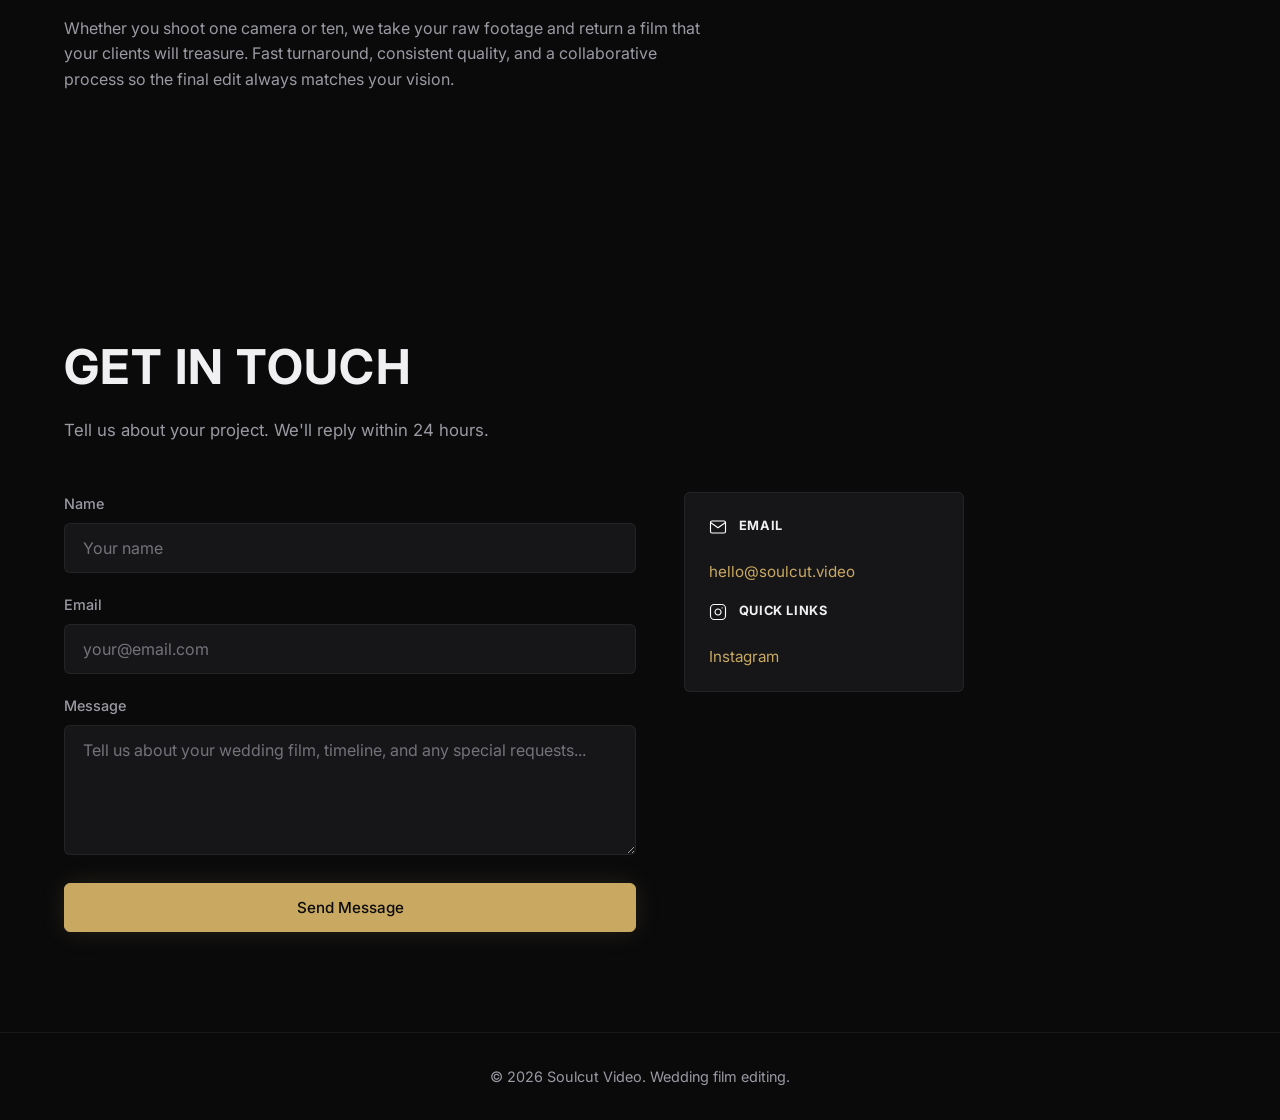
==== commit a6cca4f0: "Оновлення" ====
--- a/index.html
+++ b/index.html
@@ -46,7 +46,7 @@
           <span></span><span></span><span></span>
         </button>
         <ul class="nav-links">
-          <li><a href="#portfolio">Portfolio</a></li>
+          <li><a href="portfolio.html">Portfolio</a></li>
           <li><a href="#services">Services</a></li>
           <li><a href="#about">About</a></li>
           <li><a href="#contact">Contact</a></li>
@@ -56,11 +56,13 @@
         </ul>
       </nav>
       <div class="hero-content">
-        <h1 class="hero-title">We turn wedding footage into cinematic stories</h1>
-        <p class="hero-sub">Professional wedding video editing for filmmakers worldwide</p>
-        <div class="hero-cta">
-          <a href="#portfolio" class="btn btn-primary">View Portfolio</a>
-          <a href="#contact" class="btn btn-outline">Get a Quote</a>
+        <div class="hero-card">
+          <h1 class="hero-title">We turn wedding footage into cinematic stories</h1>
+          <p class="hero-sub">Professional wedding video editing for filmmakers worldwide</p>
+          <div class="hero-cta">
+            <a href="#portfolio" class="btn btn-primary">View Portfolio</a>
+            <a href="#contact" class="btn btn-outline">Get a Quote</a>
+          </div>
         </div>
       </div>
       <div class="hero-scroll">
@@ -229,7 +231,7 @@
       <div class="about-bg"></div>
       <div class="container about-inner">
         <div class="about-content">
-          <h2 class="section-title">Anton Gandon</h2>
+          <h2 class="section-title">About</h2>
           <p class="about-lead">We're a team of professional editors who work with filmmakers and studios around the world.</p>
           <p>Our focus is <strong>storytelling</strong>—every cut, every transition, every moment is chosen to amplify emotion and narrative. We believe wedding films should feel like cinema: clean, intentional, and timeless.</p>
           <p>Whether you shoot one camera or ten, we take your raw footage and return a film that your clients will treasure. Fast turnaround, consistent quality, and a collaborative process so the final edit always matches your vision.</p>
@@ -285,7 +287,7 @@
 
     <footer class="footer">
       <div class="container">
-        <p>&copy; <span id="year"></span> Soulcut Video. Cinematic wedding film editing.</p>
+        <p>&copy; <span id="year"></span> Soulcut Video. Wedding film editing.</p>
       </div>
     </footer>
   </div>
--- a/styles.css
+++ b/styles.css
@@ -87,7 +87,7 @@
   display: flex;
   align-items: center;
   justify-content: space-between;
-  padding: 14px 32px;
+  padding: 9px 21px;
   background: rgba(10, 10, 11, 0.92);
   backdrop-filter: blur(12px);
 }
@@ -98,7 +98,7 @@
 }
 
 .nav-logo img {
-  height: 110px;
+  height: 72px;
   width: auto;
   display: block;
 }
@@ -108,15 +108,15 @@
   list-style: none;
   margin: 0;
   padding: 0;
-  gap: 32px;
-  margin-right: 24px;
+  gap: 21px;
+  margin-right: 16px;
 }
 
 .nav-links a {
   color: var(--text-muted);
-  font-size: 1.2rem;
+  font-size: 1rem;
   font-weight: 700;
-  padding: 8px 6px;
+  padding: 5px 4px;
   text-transform: uppercase;
   letter-spacing: 0.04em;
 }
@@ -158,6 +158,19 @@
   overflow: hidden;
 }
 
+.hero::after {
+  content: "";
+  position: absolute;
+  bottom: 0;
+  left: 0;
+  right: 0;
+  height: 28vh;
+  min-height: 180px;
+  background: linear-gradient(to bottom, transparent 0%, var(--bg) 100%);
+  z-index: 1;
+  pointer-events: none;
+}
+
 .hero-bg-image {
   position: absolute;
   inset: 0;
@@ -215,6 +228,38 @@
   opacity: 0;
   transform: translateY(24px);
   animation: fadeUp 1s var(--ease-out) 0.2s forwards;
+}
+
+.hero-card {
+  background: rgba(18, 18, 20, 0.85);
+  border: 1px solid rgba(255, 255, 255, 0.1);
+  border-radius: 12px;
+  padding: 32px 40px 36px;
+  opacity: 0;
+  transform: translateY(24px);
+  animation: fadeUp 1s var(--ease-out) 0.3s forwards;
+  box-shadow: 0 8px 32px rgba(0, 0, 0, 0.4);
+}
+
+.hero-card .hero-title {
+  margin: 0 0 16px;
+  animation: none;
+  opacity: 1;
+  transform: none;
+}
+
+.hero-card .hero-sub {
+  margin: 0 0 24px;
+  animation: none;
+  opacity: 1;
+  transform: none;
+}
+
+.hero-card .hero-cta {
+  margin: 0;
+  animation: none;
+  opacity: 1;
+  transform: none;
 }
 
 .hero-sub {
@@ -292,18 +337,19 @@
   flex-direction: column;
   align-items: center;
   gap: 8px;
-  color: var(--text-muted);
+  color: #fff;
   font-size: 0.75rem;
   letter-spacing: 0.1em;
   text-transform: uppercase;
   opacity: 0;
   animation: fadeUp 0.8s var(--ease-out) 1s forwards;
+  z-index: 2;
 }
 
 .scroll-line {
   width: 1px;
   height: 40px;
-  background: linear-gradient(to bottom, var(--text-muted), transparent);
+  background: linear-gradient(to bottom, #fff, transparent);
   animation: scrollPulse 2s ease-in-out infinite;
 }
 
@@ -556,6 +602,69 @@
   margin: 0;
   color: var(--text);
   letter-spacing: 0.02em;
+}
+
+/* ----- Portfolio page (YouTube-style) ----- */
+.page-portfolio {
+  background: var(--bg);
+}
+
+.portfolio-page-header {
+  position: sticky;
+  top: 0;
+  z-index: 100;
+}
+
+.nav--portfolio {
+  background: rgba(10, 10, 11, 0.98);
+  box-shadow: 0 1px 0 var(--border);
+}
+
+.nav--portfolio.scrolled,
+.nav--portfolio {
+  background: rgba(10, 10, 11, 0.98);
+}
+
+.nav-link--current {
+  color: var(--accent) !important;
+}
+
+.portfolio-page-main {
+  padding-top: 24px;
+  padding-bottom: 80px;
+  min-height: 60vh;
+}
+
+.container--wide {
+  max-width: 1400px;
+  margin: 0 auto;
+  padding: 0 24px;
+}
+
+.portfolio-page-title-wrap {
+  margin-bottom: 32px;
+}
+
+.portfolio-page-title {
+  font-family: var(--font-body);
+  font-size: clamp(1.75rem, 4vw, 2.25rem);
+  font-weight: 700;
+  margin: 0 0 8px;
+  color: var(--text);
+  letter-spacing: 0.03em;
+  text-transform: uppercase;
+}
+
+.portfolio-page-sub {
+  color: var(--text-muted);
+  margin: 0;
+  font-size: 1rem;
+}
+
+.portfolio-grid--page {
+  display: grid;
+  grid-template-columns: repeat(auto-fill, minmax(min(380px, 100%), 1fr));
+  gap: 24px;
 }
 
 /* ----- Video Modal ----- */
@@ -588,7 +697,7 @@
 .video-modal-inner {
   position: relative;
   width: 100%;
-  max-width: 900px;
+  max-width: 1125px;
   border-radius: var(--radius);
   overflow: hidden;
   box-shadow: 0 0 60px var(--accent-dim), 0 24px 48px rgba(0, 0, 0, 0.5);
@@ -898,6 +1007,7 @@
   margin: 0 0 20px;
   font-size: 0.95rem;
   color: var(--text-muted);
+  line-height: 1.4;
 }
 
 .contact-email:last-child,
@@ -911,7 +1021,7 @@
   font-size: 0.8rem;
   letter-spacing: 0.05em;
   text-transform: uppercase;
-  margin-bottom: 8px;
+  margin-bottom: 4px;
 }
 
 .contact-icon {
@@ -939,6 +1049,28 @@
 
 .footer p {
   margin: 0;
+  font-size: 0.9rem;
+  color: var(--text-muted);
+}
+
+.footer-contact {
+  display: flex;
+  flex-wrap: wrap;
+  justify-content: center;
+  gap: 32px 48px;
+  margin-bottom: 24px;
+}
+
+.footer-contact .contact-email,
+.footer-contact .contact-links {
+  margin: 0;
+  padding: 0;
+  background: none;
+  border: none;
+  border-radius: 0;
+}
+
+.footer-copy {
   font-size: 0.9rem;
   color: var(--text-muted);
 }
@@ -1052,6 +1184,10 @@
 }
 
 @media (max-width: 480px) {
+  .hero-card {
+    padding: 24px 24px 28px;
+  }
+
   .hero-cta {
     flex-direction: column;
     width: 100%;
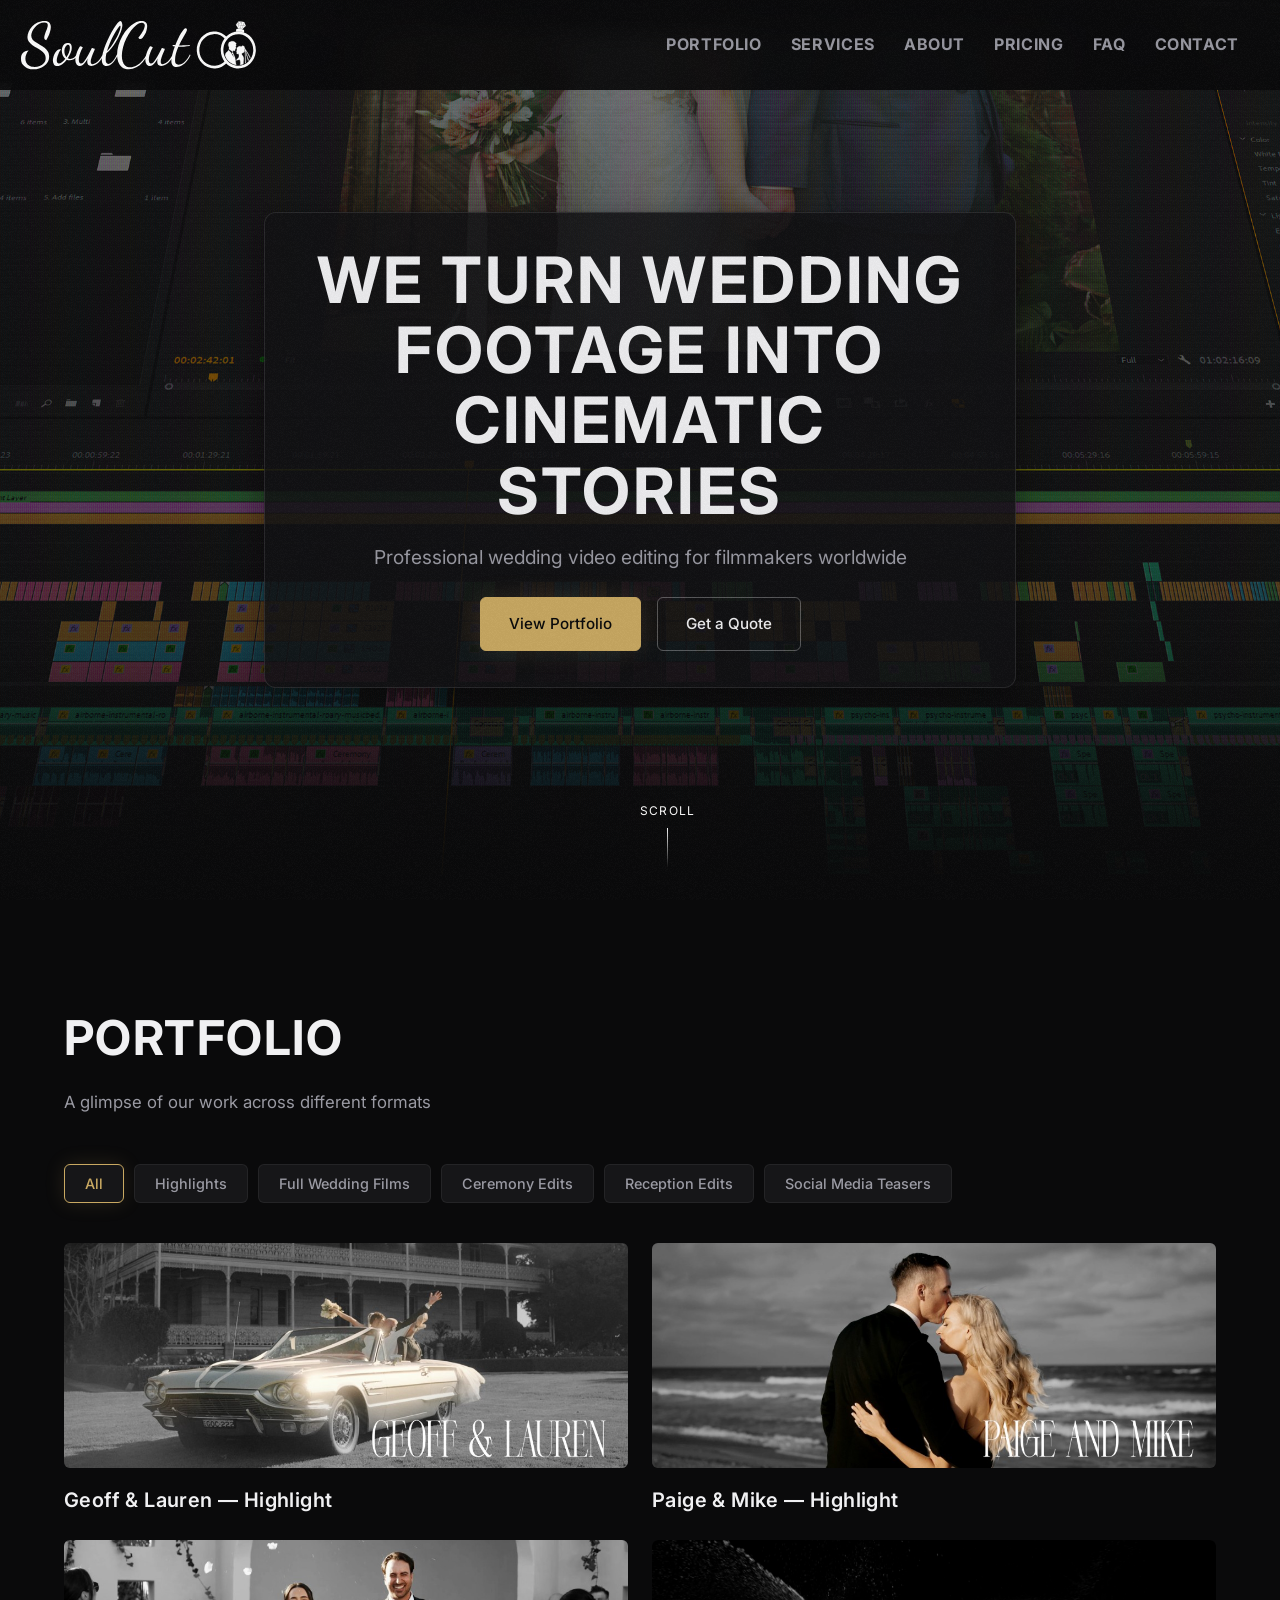
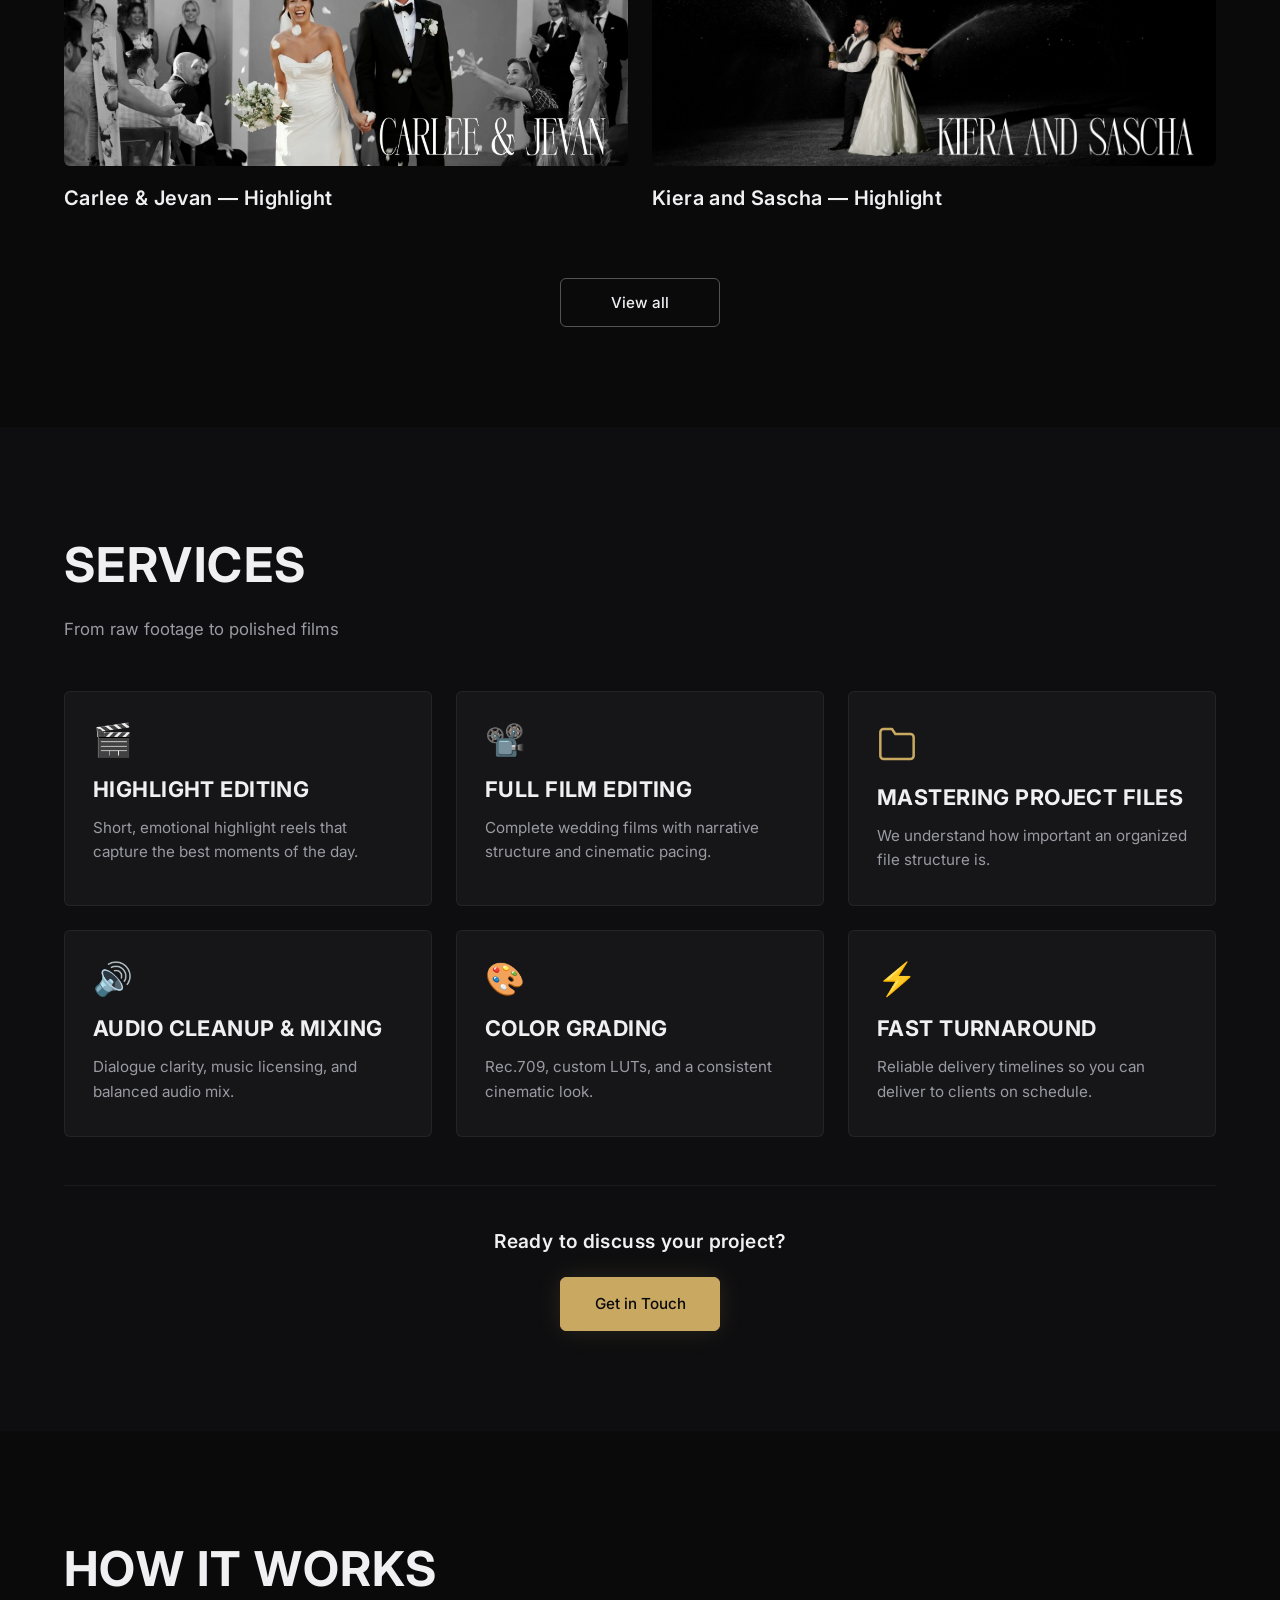
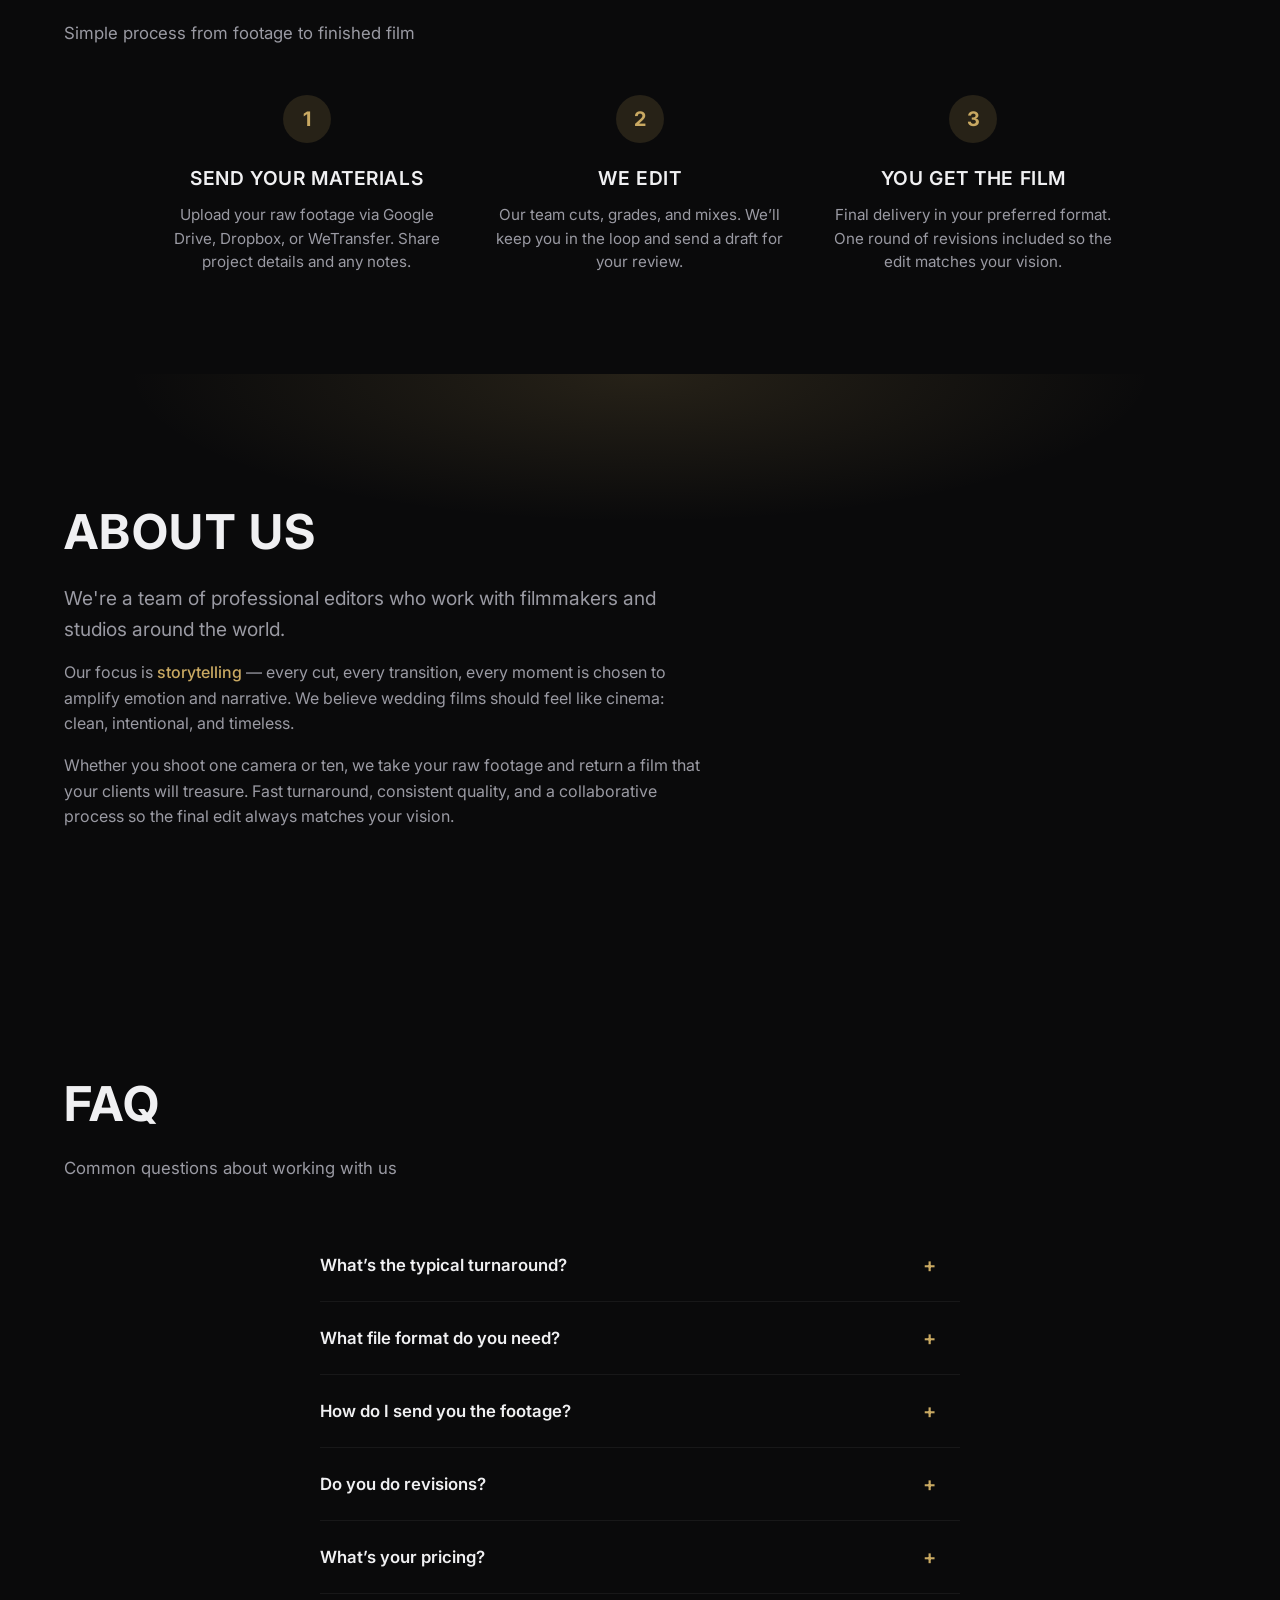
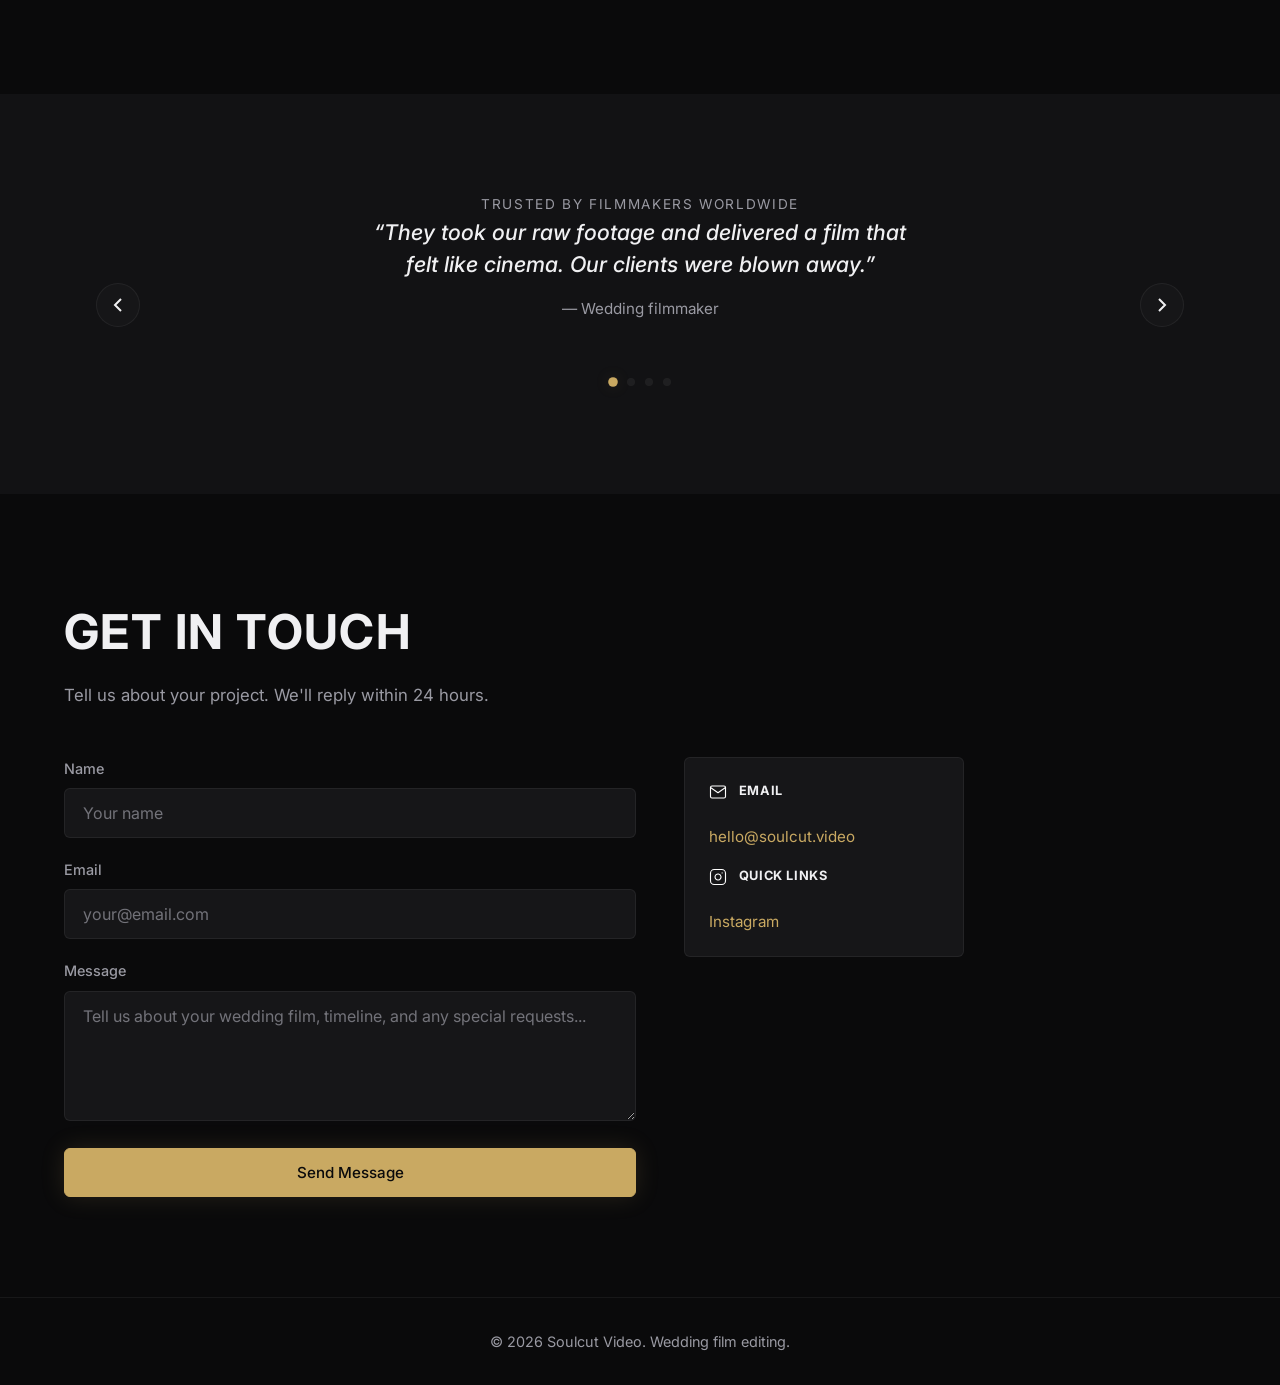
==== commit d6439735: "Update site" ====
--- a/index.html
+++ b/index.html
@@ -20,10 +20,26 @@
   <meta name="twitter:title" content="Soulcut Video — Cinematic Wedding Film Editing">
   <meta name="twitter:description" content="Professional wedding video editing for filmmakers worldwide. We turn wedding footage into cinematic stories.">
   <meta name="twitter:image" content="https://www.soulcut.video/images/banner.png">
+  <meta name="keywords" content="wedding video editing, wedding film editing, wedding video editor, wedding videography editing service, highlight reel, wedding video post production">
+  <link rel="canonical" href="https://www.soulcut.video/">
   <link rel="preconnect" href="https://fonts.googleapis.com">
   <link rel="preconnect" href="https://fonts.gstatic.com" crossorigin>
+  <link rel="preload" href="https://fonts.googleapis.com/css2?family=Inter:wght@300;400;500;600;700&display=swap" as="style">
   <link href="https://fonts.googleapis.com/css2?family=Inter:wght@300;400;500;600;700&display=swap" rel="stylesheet">
-  <link rel="stylesheet" href="styles.css?v=4">
+  <link rel="stylesheet" href="styles.css?v=6">
+  <script type="application/ld+json">
+  {
+    "@context": "https://schema.org",
+    "@type": "ProfessionalService",
+    "name": "Soulcut Video",
+    "description": "Professional wedding video editing for filmmakers worldwide. Wedding film editing, highlight reels, full wedding films, ceremony and reception edits.",
+    "url": "https://www.soulcut.video",
+    "email": "hello@soulcut.video",
+    "sameAs": ["https://www.instagram.com/soulcut.video/"],
+    "serviceType": ["Wedding Video Editing", "Wedding Film Editing", "Highlight Reel", "Full Wedding Film", "Ceremony Edit", "Reception Edit"],
+    "areaServed": "Worldwide"
+  }
+  </script>
 </head>
 <body>
   <div class="page-wrap">
@@ -49,6 +65,8 @@
           <li><a href="portfolio.html">Portfolio</a></li>
           <li><a href="#services">Services</a></li>
           <li><a href="#about">About</a></li>
+          <li><a href="pricing.html">Pricing</a></li>
+          <li><a href="#faq">FAQ</a></li>
           <li><a href="#contact">Contact</a></li>
           <li class="nav-close-item">
             <button type="button" class="nav-close-btn" aria-label="Close menu">&times;</button>
@@ -72,7 +90,7 @@
     </header>
 
     <!-- PORTFOLIO -->
-    <section class="section portfolio" id="portfolio">
+    <section class="section section-reveal portfolio" id="portfolio">
       <div class="container">
         <h2 class="section-title">Portfolio</h2>
         <p class="section-sub">A glimpse of our work across different formats</p>
@@ -84,12 +102,13 @@
           <button class="filter-btn" data-category="reception">Reception Edits</button>
           <button class="filter-btn" data-category="teasers">Social Media Teasers</button>
         </div>
+        <p class="portfolio-empty" id="portfolioEmpty" hidden>No videos in this category yet.</p>
         <div class="portfolio-grid">
           <!-- Highlight: Geoff & Lauren (image images/geoff-lauren.png, 2500×1000) -->
           <article class="portfolio-item" data-category="highlights">
             <div class="portfolio-thumb" data-video-src="https://drive.google.com/file/d/13GB67Tp0KiJzBZZAiaZ2nqH0YO3bQHIp/view?usp=sharing">
               <video class="portfolio-thumb-video" muted loop playsinline preload="metadata"></video>
-              <img src="images/geoff-lauren.png" alt="Geoff & Lauren — wedding highlight">
+              <img src="images/geoff-lauren.png" alt="Geoff & Lauren — wedding highlight" loading="lazy">
               <div class="portfolio-hover">
                 <span class="play-icon"></span>
                 <span>Watch</span>
@@ -100,7 +119,7 @@
           <article class="portfolio-item" data-category="highlights">
             <div class="portfolio-thumb" data-video-src="https://drive.google.com/file/d/1EdnTbY3fhzPwjUNXWImo-atitNehXLEn/view?usp=drive_link">
               <video class="portfolio-thumb-video" muted loop playsinline preload="metadata"></video>
-              <img src="images/paige-mike.png" alt="Paige & Mike — wedding highlight">
+              <img src="images/paige-mike.png" alt="Paige & Mike — wedding highlight" loading="lazy">
               <div class="portfolio-hover">
                 <span class="play-icon"></span>
                 <span>Watch</span>
@@ -111,7 +130,7 @@
           <article class="portfolio-item" data-category="highlights">
             <div class="portfolio-thumb" data-video-src="https://drive.google.com/file/d/1sqq61Bxm7G3GFhzSi5GOmZIiDG4wSADL/view?usp=sharing">
               <video class="portfolio-thumb-video" muted loop playsinline preload="metadata"></video>
-              <img src="images/carlee-jevan.png" alt="Carlee & Jevan — wedding highlight">
+              <img src="images/carlee-jevan.png" alt="Carlee & Jevan — wedding highlight" loading="lazy">
               <div class="portfolio-hover">
                 <span class="play-icon"></span>
                 <span>Watch</span>
@@ -122,7 +141,7 @@
           <article class="portfolio-item" data-category="highlights">
             <div class="portfolio-thumb" data-video-src="https://drive.google.com/file/d/1ePK_1S37dD04lT5c8keeN4l85c7M2VHf/view?usp=sharing">
               <video class="portfolio-thumb-video" muted loop playsinline preload="metadata"></video>
-              <img src="images/kiera-sascha.png" alt="Kiera and Sascha — wedding highlight">
+              <img src="images/kiera-sascha.png" alt="Kiera and Sascha — wedding highlight" loading="lazy">
               <div class="portfolio-hover">
                 <span class="play-icon"></span>
                 <span>Watch</span>
@@ -134,7 +153,7 @@
           <article class="portfolio-item" data-category="reception">
             <div class="portfolio-thumb" data-video-src="https://assets.mixkit.co/videos/preview/mixkit-couple-getting-married-on-the-beach-41365-large.mp4">
               <video class="portfolio-thumb-video" muted loop playsinline preload="metadata"></video>
-              <img src="https://images.pexels.com/photos/265705/pexels-photo-265705.jpeg?auto=compress&cs=tinysrgb&w=800" alt="Reception edit">
+              <img src="https://images.pexels.com/photos/265705/pexels-photo-265705.jpeg?auto=compress&cs=tinysrgb&w=800" alt="Reception edit" loading="lazy">
               <div class="portfolio-hover">
                 <span class="play-icon"></span>
                 <span>Watch</span>
@@ -145,7 +164,7 @@
           <article class="portfolio-item" data-category="teasers">
             <div class="portfolio-thumb" data-video-src="https://assets.mixkit.co/videos/preview/mixkit-wedding-ceremony-41364-large.mp4">
               <video class="portfolio-thumb-video" muted loop playsinline preload="metadata"></video>
-              <img src="https://images.pexels.com/photos/265722/pexels-photo-265722.jpeg?auto=compress&cs=tinysrgb&w=800" alt="Social teaser">
+              <img src="https://images.pexels.com/photos/265722/pexels-photo-265722.jpeg?auto=compress&cs=tinysrgb&w=800" alt="Social teaser" loading="lazy">
               <div class="portfolio-hover">
                 <span class="play-icon"></span>
                 <span>Watch</span>
@@ -156,7 +175,7 @@
           <article class="portfolio-item" data-category="highlights">
             <div class="portfolio-thumb" data-video-src="https://assets.mixkit.co/videos/preview/mixkit-couple-getting-married-on-the-beach-41365-large.mp4">
               <video class="portfolio-thumb-video" muted loop playsinline preload="metadata"></video>
-              <img src="https://images.pexels.com/photos/265705/pexels-photo-265705.jpeg?auto=compress&cs=tinysrgb&w=800" alt="Highlight">
+              <img src="https://images.pexels.com/photos/265705/pexels-photo-265705.jpeg?auto=compress&cs=tinysrgb&w=800" alt="Highlight" loading="lazy">
               <div class="portfolio-hover">
                 <span class="play-icon"></span>
                 <span>Watch</span>
@@ -178,14 +197,17 @@
       <div class="video-modal-inner">
         <button class="video-modal-close" aria-label="Close">&times;</button>
         <div class="video-modal-player">
-          <video controls playsinline></video>
+          <div class="video-modal-loading" id="videoModalLoading" aria-hidden="true">
+            <span class="video-modal-spinner"></span>
+          </div>
+          <video controls playsinline preload="auto"></video>
           <iframe class="video-modal-iframe" allowfullscreen allow="autoplay; fullscreen" title="Video"></iframe>
         </div>
       </div>
     </div>
 
     <!-- SERVICES -->
-    <section class="section services" id="services">
+    <section class="section section-reveal services" id="services">
       <div class="container">
         <h2 class="section-title">Services</h2>
         <p class="section-sub">From raw footage to polished films</p>
@@ -223,24 +245,127 @@
             <p>Reliable delivery timelines so you can deliver to clients on schedule.</p>
           </article>
         </div>
+        <div class="services-cta">
+          <p class="services-cta-text">Ready to discuss your project?</p>
+          <a href="#contact" class="btn btn-primary">Get in Touch</a>
+        </div>
+      </div>
+    </section>
+
+    <!-- HOW IT WORKS -->
+    <section class="section section-reveal how-it-works" id="how-it-works">
+      <div class="container">
+        <h2 class="section-title">How it works</h2>
+        <p class="section-sub">Simple process from footage to finished film</p>
+        <div class="how-steps">
+          <div class="how-step">
+            <span class="how-step-num" aria-hidden="true">1</span>
+            <h3 class="how-step-title">Send your materials</h3>
+            <p class="how-step-text">Upload your raw footage via Google Drive, Dropbox, or WeTransfer. Share project details and any notes.</p>
+          </div>
+          <div class="how-step">
+            <span class="how-step-num" aria-hidden="true">2</span>
+            <h3 class="how-step-title">We edit</h3>
+            <p class="how-step-text">Our team cuts, grades, and mixes. We’ll keep you in the loop and send a draft for your review.</p>
+          </div>
+          <div class="how-step">
+            <span class="how-step-num" aria-hidden="true">3</span>
+            <h3 class="how-step-title">You get the film</h3>
+            <p class="how-step-text">Final delivery in your preferred format. One round of revisions included so the edit matches your vision.</p>
+          </div>
+        </div>
       </div>
     </section>
 
     <!-- ABOUT -->
-    <section class="section about" id="about">
+    <section class="section section-reveal about" id="about">
       <div class="about-bg"></div>
       <div class="container about-inner">
         <div class="about-content">
-          <h2 class="section-title">About</h2>
+          <h2 class="section-title">About Us</h2>
           <p class="about-lead">We're a team of professional editors who work with filmmakers and studios around the world.</p>
-          <p>Our focus is <strong>storytelling</strong>—every cut, every transition, every moment is chosen to amplify emotion and narrative. We believe wedding films should feel like cinema: clean, intentional, and timeless.</p>
+          <p>Our focus is <strong>storytelling</strong> — every cut, every transition, every moment is chosen to amplify emotion and narrative. We believe wedding films should feel like cinema: clean, intentional, and timeless.</p>
           <p>Whether you shoot one camera or ten, we take your raw footage and return a film that your clients will treasure. Fast turnaround, consistent quality, and a collaborative process so the final edit always matches your vision.</p>
         </div>
       </div>
     </section>
 
+    <!-- FAQ -->
+    <section class="section section-reveal faq" id="faq">
+      <div class="container">
+        <h2 class="section-title">FAQ</h2>
+        <p class="section-sub">Common questions about working with us</p>
+        <div class="faq-list">
+          <details class="faq-item">
+            <summary class="faq-question">What’s the typical turnaround?</summary>
+            <p class="faq-answer">It depends on the project length and complexity. Highlights usually 1–2 weeks; full films 2–4 weeks. We’ll give you a clear timeline when you send the details.</p>
+          </details>
+          <details class="faq-item">
+            <summary class="faq-question">What file format do you need?</summary>
+            <p class="faq-answer">We work with all common formats (ProRes, H.264, etc.) and major NLE project files. We’ll confirm the best delivery option for your workflow.</p>
+          </details>
+          <details class="faq-item">
+            <summary class="faq-question">How do I send you the footage?</summary>
+            <p class="faq-answer">We use Google Drive, Dropbox, or WeTransfer — whatever you prefer. For large projects we can set up a shared folder and discuss backup options.</p>
+          </details>
+          <details class="faq-item">
+            <summary class="faq-question">Do you do revisions?</summary>
+            <p class="faq-answer">Yes. We include one round of revisions in our standard workflow. Additional rounds can be arranged if needed.</p>
+          </details>
+          <details class="faq-item">
+            <summary class="faq-question">What’s your pricing?</summary>
+            <p class="faq-answer">Rates depend on project type and length. Send us your project details and we’ll reply with a quote within 24 hours.</p>
+          </details>
+        </div>
+      </div>
+    </section>
+
+    <!-- TESTIMONIAL / FEATURED (carousel) -->
+    <section class="section section-reveal testimonial" id="testimonial">
+      <div class="container container--testimonial">
+        <p class="testimonial-featured testimonial-featured--top">Trusted by filmmakers worldwide</p>
+        <div class="testimonial-carousel-wrap">
+          <button type="button" class="testimonial-btn testimonial-btn--prev" id="testimonialPrev" aria-label="Previous testimonial">
+            <svg width="24" height="24" viewBox="0 0 24 24" fill="none" stroke="currentColor" stroke-width="2"><path d="M15 18l-6-6 6-6"/></svg>
+          </button>
+          <button type="button" class="testimonial-btn testimonial-btn--next" id="testimonialNext" aria-label="Next testimonial">
+            <svg width="24" height="24" viewBox="0 0 24 24" fill="none" stroke="currentColor" stroke-width="2"><path d="M9 18l6-6-6-6"/></svg>
+          </button>
+          <div class="testimonial-carousel" id="testimonialCarousel">
+            <div class="testimonial-track" id="testimonialTrack">
+              <div class="testimonial-slide">
+                <blockquote class="testimonial-quote">
+          <p>“They took our raw footage and delivered a film that felt like cinema. Our clients were blown away.”</p>
+                  <footer class="testimonial-author">— Wedding filmmaker</footer>
+                </blockquote>
+              </div>
+              <div class="testimonial-slide">
+                <blockquote class="testimonial-quote">
+                  <p>"Fast turnaround, clear communication, and the final cut was exactly what we envisioned. Highly recommend."</p>
+                  <footer class="testimonial-author">— Studio, UK</footer>
+                </blockquote>
+              </div>
+              <div class="testimonial-slide">
+                <blockquote class="testimonial-quote">
+                  <p>"Professional from start to finish. The colour grade and pacing made our wedding films stand out from the rest."</p>
+                  <footer class="testimonial-author">— Videographer, US</footer>
+                </blockquote>
+              </div>
+              <div class="testimonial-slide">
+                <blockquote class="testimonial-quote">
+                  <p>"We send them our busiest seasons and they never miss a deadline. The quality is consistently excellent."</p>
+                  <footer class="testimonial-author">— Production company</footer>
+                </blockquote>
+              </div>
+            </div>
+          </div>
+          <div class="testimonial-dots" id="testimonialDots" role="tablist" aria-label="Testimonial navigation"></div>
+        </div>
+      </div>
+    </section>
+
     <!-- CONTACT -->
-    <section class="section contact" id="contact">
+    <section class="section section-reveal contact" id="contact">
       <div class="container">
         <h2 class="section-title">Get in Touch</h2>
         <p class="section-sub">Tell us about your project. We'll reply within 24 hours.</p>
@@ -290,6 +415,10 @@
         <p>&copy; <span id="year"></span> Soulcut Video. Wedding film editing.</p>
       </div>
     </footer>
+
+    <button type="button" class="back-to-top" id="backToTop" aria-label="Back to top">
+      <svg viewBox="0 0 24 24" fill="none" stroke="currentColor" stroke-width="2" stroke-linecap="round" stroke-linejoin="round"><path d="M18 15l-6-6-6 6"/></svg>
+    </button>
   </div>
 
   <script src="script.js"></script>
--- a/styles.css
+++ b/styles.css
@@ -46,6 +46,28 @@
   max-width: 100vw;
 }
 
+/* Fine film grain — barely visible, like photo grain */
+body::after {
+  content: "";
+  position: fixed;
+  inset: 0;
+  z-index: 9999;
+  pointer-events: none;
+  opacity: 0.04;
+  background-image: url("data:image/svg+xml,%3Csvg viewBox='0 0 256 256' xmlns='http://www.w3.org/2000/svg'%3E%3Cfilter id='g'%3E%3CfeTurbulence type='fractalNoise' baseFrequency='0.65' numOctaves='3' stitchTiles='stitch' result='n'/%3E%3CfeColorMatrix type='saturate' values='0' in='n' result='m'/%3E%3CfeBlend in='SourceGraphic' in2='m' mode='overlay'/%3E%3C/filter%3E%3Crect width='100%25' height='100%25' filter='url(%23g)'/%3E%3C/svg%3E");
+  background-size: 128px 128px;
+}
+
+/* Focus visible for accessibility */
+a:focus-visible,
+button:focus-visible,
+input:focus-visible,
+textarea:focus-visible,
+.filter-btn:focus-visible {
+  outline: 2px solid var(--accent);
+  outline-offset: 3px;
+}
+
 .page-wrap {
   min-height: 100vh;
   overflow-x: hidden;
@@ -95,12 +117,39 @@
 .nav-logo {
   display: block;
   line-height: 0;
+  position: relative;
+  overflow: visible;
+  transition: transform 0.35s var(--ease-out);
+}
+
+.nav-logo::before {
+  content: "";
+  position: absolute;
+  inset: -20%;
+  border-radius: 50%;
+  background: radial-gradient(
+    400px circle at var(--logo-x, 50%) var(--logo-y, 50%),
+    rgba(201, 169, 98, 0.18),
+    transparent 40%
+  );
+  opacity: 0;
+  transition: opacity 0.3s var(--ease-out);
+  pointer-events: none;
+}
+
+.nav-logo:hover::before {
+  opacity: 1;
+}
+
+.nav.scrolled .nav-logo img {
+  transform: scale(0.85);
 }
 
 .nav-logo img {
   height: 72px;
   width: auto;
   display: block;
+  transition: transform 0.35s var(--ease-out);
 }
 
 .nav-links {
@@ -119,10 +168,29 @@
   padding: 5px 4px;
   text-transform: uppercase;
   letter-spacing: 0.04em;
+  position: relative;
+  transition: color 0.25s var(--ease-out);
+}
+
+.nav-links a::after {
+  content: "";
+  position: absolute;
+  left: 4px;
+  right: 4px;
+  bottom: 2px;
+  height: 1px;
+  background: var(--accent);
+  transform: scaleX(0);
+  transform-origin: center;
+  transition: transform 0.3s var(--ease-out);
 }
 
 .nav-links a:hover {
   color: var(--text);
+}
+
+.nav-links a:hover::after {
+  transform: scaleX(1);
 }
 
 .nav-close-item {
@@ -239,6 +307,12 @@
   transform: translateY(24px);
   animation: fadeUp 1s var(--ease-out) 0.3s forwards;
   box-shadow: 0 8px 32px rgba(0, 0, 0, 0.4);
+  transition: box-shadow 0.4s var(--ease-out), border-color 0.3s var(--ease-out);
+}
+
+.hero-card:hover {
+  box-shadow: 0 8px 32px rgba(0, 0, 0, 0.4), 0 0 48px var(--accent-dim);
+  border-color: rgba(201, 169, 98, 0.2);
 }
 
 .hero-card .hero-title {
@@ -321,6 +395,10 @@
   border-color: var(--accent);
   color: var(--accent);
   box-shadow: 0 0 20px var(--accent-dim);
+}
+
+.btn:focus-visible {
+  box-shadow: 0 0 0 2px var(--bg), 0 0 0 4px var(--accent);
 }
 
 .btn-full {
@@ -371,6 +449,99 @@
   position: relative;
 }
 
+/* Scroll-reveal sections */
+.section-reveal .section-title,
+.section-reveal .section-sub,
+.section-reveal .about-lead {
+  opacity: 0;
+  transform: translateY(28px);
+  transition: opacity 0.7s var(--ease-out), transform 0.7s var(--ease-out);
+}
+
+.section-reveal.is-visible .section-title {
+  opacity: 1;
+  transform: translateY(0);
+  transition-delay: 0.1s;
+}
+
+.section-reveal.is-visible .section-sub,
+.section-reveal.is-visible .about-lead {
+  opacity: 1;
+  transform: translateY(0);
+  transition-delay: 0.2s;
+}
+
+.section-reveal .portfolio-filters,
+.section-reveal .portfolio-grid,
+.section-reveal .services-grid,
+.section-reveal .about-content > p,
+.section-reveal .contact-wrap,
+.section-reveal .faq-list,
+.section-reveal .testimonial-carousel-wrap,
+.section-reveal .testimonial-featured,
+.section-reveal .how-steps {
+  opacity: 0;
+  transform: translateY(24px);
+  transition: opacity 0.6s var(--ease-out), transform 0.6s var(--ease-out);
+}
+
+.section-reveal.is-visible .portfolio-filters {
+  opacity: 1;
+  transform: translateY(0);
+  transition-delay: 0.25s;
+}
+
+.section-reveal.is-visible .portfolio-grid {
+  opacity: 1;
+  transform: translateY(0);
+  transition-delay: 0.35s;
+}
+
+.section-reveal.is-visible .services-grid {
+  opacity: 1;
+  transform: translateY(0);
+  transition-delay: 0.25s;
+}
+
+.section-reveal.is-visible .about-content > p {
+  opacity: 1;
+  transform: translateY(0);
+}
+
+.section-reveal.is-visible .about-content > p:nth-of-type(1) { transition-delay: 0.2s; }
+.section-reveal.is-visible .about-content > p:nth-of-type(2) { transition-delay: 0.3s; }
+.section-reveal.is-visible .about-content > p:nth-of-type(3) { transition-delay: 0.4s; }
+
+.section-reveal.is-visible .contact-wrap {
+  opacity: 1;
+  transform: translateY(0);
+  transition-delay: 0.25s;
+}
+
+.section-reveal.is-visible .faq-list {
+  opacity: 1;
+  transform: translateY(0);
+  transition-delay: 0.25s;
+}
+
+.section-reveal.is-visible .how-steps {
+  opacity: 1;
+  transform: translateY(0);
+  transition-delay: 0.25s;
+}
+
+.section-reveal.is-visible .testimonial-carousel-wrap {
+  opacity: 1;
+  transform: translateY(0);
+  transition-delay: 0.2s;
+}
+
+.section-reveal.is-visible .testimonial-featured {
+  opacity: 1;
+  transform: translateY(0);
+  transition-delay: 0.15s;
+}
+
 .section-title {
   font-family: var(--font-body);
   font-size: clamp(2rem, 4vw, 3rem);
@@ -390,7 +561,20 @@
 
 /* ----- Portfolio ----- */
 .portfolio {
-  background: var(--bg);
+  background: #0a0a0b;
+}
+
+.portfolio-empty {
+  text-align: center;
+  color: var(--text-muted);
+  font-size: 1.05rem;
+  padding: 48px 24px;
+  margin: 0 0 24px;
+  display: none;
+}
+
+.portfolio-empty:not([hidden]) {
+  display: block;
 }
 
 .portfolio-filters {
@@ -479,7 +663,15 @@
 .portfolio-item {
   opacity: 1;
   transform: translateY(0);
-  transition: opacity 0.4s var(--ease-out), transform 0.4s var(--ease-out);
+  transition: opacity 0.4s var(--ease-out), transform 0.4s var(--ease-out), box-shadow 0.4s var(--ease-out);
+}
+
+.portfolio-item:hover {
+  transform: translateY(-4px);
+}
+
+.portfolio-item:hover .portfolio-thumb {
+  box-shadow: 0 12px 40px rgba(0, 0, 0, 0.5), 0 0 0 1px rgba(201, 169, 98, 0.25), 0 0 24px var(--accent-dim);
 }
 
 .portfolio-item.hidden {
@@ -498,6 +690,7 @@
   margin-bottom: 16px;
   cursor: pointer;
   background: var(--bg-card);
+  transition: box-shadow 0.5s var(--ease-out);
 }
 
 .portfolio-thumb img,
@@ -505,7 +698,7 @@
   width: 100%;
   height: 100%;
   object-fit: cover;
-  transition: transform 0.6s var(--ease-out), opacity 0.4s var(--ease-out);
+  transition: transform 0.7s var(--ease-out), opacity 0.5s var(--ease-out);
 }
 
 .portfolio-thumb .portfolio-thumb-video {
@@ -535,7 +728,7 @@
     transparent 50%
   );
   opacity: 0;
-  transition: opacity 0.3s var(--ease-out);
+  transition: opacity 0.45s var(--ease-out);
 }
 
 .portfolio-thumb:hover img {
@@ -557,7 +750,7 @@
   gap: 12px;
   color: var(--text);
   opacity: 0;
-  transition: opacity 0.3s var(--ease-out);
+  transition: opacity 0.45s var(--ease-out);
 }
 
 .portfolio-thumb:hover .portfolio-hover {
@@ -574,6 +767,12 @@
   justify-content: center;
   position: relative;
   box-shadow: 0 0 30px var(--glow);
+  transition: transform 0.4s var(--ease-out), box-shadow 0.4s var(--ease-out);
+}
+
+.portfolio-thumb:hover .play-icon {
+  transform: scale(1.08);
+  box-shadow: 0 0 40px var(--glow);
 }
 
 .play-icon::after {
@@ -659,6 +858,25 @@
   color: var(--text-muted);
   margin: 0;
   font-size: 1rem;
+}
+
+.breadcrumb {
+  font-size: 0.9rem;
+  margin-bottom: 16px;
+  color: var(--text-muted);
+}
+
+.breadcrumb a {
+  color: var(--accent);
+}
+
+.breadcrumb a:hover {
+  color: #e0c882;
+}
+
+.breadcrumb-sep {
+  margin: 0 8px;
+  opacity: 0.6;
 }
 
 .portfolio-grid--page {
@@ -753,9 +971,39 @@
   display: none;
 }
 
+.video-modal-loading {
+  position: absolute;
+  inset: 0;
+  z-index: 3;
+  background: rgba(0, 0, 0, 0.7);
+  display: flex;
+  align-items: center;
+  justify-content: center;
+  opacity: 1;
+  transition: opacity 0.3s var(--ease-out);
+}
+
+.video-modal-loading.is-hidden {
+  opacity: 0;
+  pointer-events: none;
+}
+
+.video-modal-spinner {
+  width: 48px;
+  height: 48px;
+  border: 3px solid var(--border);
+  border-top-color: var(--accent);
+  border-radius: 50%;
+  animation: videoModalSpin 0.8s linear infinite;
+}
+
+@keyframes videoModalSpin {
+  to { transform: rotate(360deg); }
+}
+
 /* ----- Services ----- */
 .services {
-  background: var(--bg-elevated);
+  background: #0e0e10;
 }
 
 .services-grid {
@@ -769,13 +1017,13 @@
   background: var(--bg-card);
   border: 1px solid var(--border);
   border-radius: var(--radius);
-  transition: all 0.35s var(--ease-out);
+  transition: border-color 0.35s var(--ease-out), box-shadow 0.35s var(--ease-out), transform 0.35s var(--ease-out);
 }
 
 .service-card:hover {
   border-color: rgba(201, 169, 98, 0.3);
-  box-shadow: 0 0 40px var(--accent-dim);
-  transform: translateY(-4px);
+  box-shadow: 0 12px 48px rgba(0, 0, 0, 0.35), 0 0 40px var(--accent-dim);
+  transform: translateY(-4px) scale(1.02);
 }
 
 .service-icon {
@@ -809,11 +1057,344 @@
   line-height: 1.6;
 }
 
+.services-cta {
+  text-align: center;
+  margin-top: 48px;
+  padding-top: 40px;
+  border-top: 1px solid var(--border);
+}
+
+.services-cta-text {
+  font-size: 1.2rem;
+  font-weight: 600;
+  color: var(--text);
+  margin: 0 0 20px;
+  letter-spacing: 0.02em;
+}
+
+.services-cta .btn {
+  min-width: 160px;
+}
+
+/* ----- How it works ----- */
+.how-it-works {
+  background: var(--bg);
+}
+
+.how-steps {
+  display: grid;
+  grid-template-columns: repeat(3, 1fr);
+  gap: 40px;
+  max-width: 960px;
+  margin: 0 auto;
+}
+
+.how-step {
+  text-align: center;
+}
+
+.how-step-num {
+  display: inline-flex;
+  align-items: center;
+  justify-content: center;
+  width: 48px;
+  height: 48px;
+  border-radius: 50%;
+  background: var(--accent-dim);
+  color: var(--accent);
+  font-size: 1.25rem;
+  font-weight: 700;
+  margin-bottom: 20px;
+}
+
+.how-step-title {
+  font-family: var(--font-body);
+  font-size: 1.2rem;
+  font-weight: 600;
+  color: var(--text);
+  margin: 0 0 10px;
+  text-transform: uppercase;
+  letter-spacing: 0.03em;
+}
+
+.how-step-text {
+  font-size: 0.95rem;
+  color: var(--text-muted);
+  line-height: 1.55;
+  margin: 0;
+}
+
+@media (max-width: 768px) {
+  .how-steps {
+    grid-template-columns: 1fr;
+    gap: 32px;
+  }
+}
+
+/* ----- Pricing page ----- */
+.pricing-page-main .portfolio-page-title {
+  margin-bottom: 12px;
+}
+
+.pricing-lead {
+  color: var(--text-muted);
+  font-size: 1.05rem;
+  max-width: 560px;
+  margin: 0 0 32px;
+  line-height: 1.5;
+}
+
+.pricing-teaser {
+  margin-bottom: 28px;
+}
+
+.pricing-from {
+  font-size: 1.35rem;
+  font-weight: 600;
+  color: var(--accent);
+  margin: 0 0 8px;
+}
+
+.pricing-note {
+  font-size: 0.9rem;
+  color: var(--text-muted);
+  margin: 0;
+  line-height: 1.5;
+}
+
+.pricing-cta-wrap {
+  margin: 0;
+}
+
+/* ----- FAQ ----- */
+.faq {
+  background: var(--bg);
+}
+
+.faq-list {
+  max-width: 640px;
+  margin: 0 auto;
+}
+
+.faq-item {
+  border-bottom: 1px solid var(--border);
+  transition: background 0.2s;
+}
+
+.faq-item:hover {
+  background: rgba(255, 255, 255, 0.02);
+}
+
+.faq-question {
+  font-family: var(--font-body);
+  font-size: 1.05rem;
+  font-weight: 600;
+  color: var(--text);
+  padding: 20px 24px 20px 0;
+  cursor: pointer;
+  list-style: none;
+  display: flex;
+  align-items: center;
+  justify-content: space-between;
+  gap: 16px;
+}
+
+.faq-question::-webkit-details-marker {
+  display: none;
+}
+
+.faq-question::after {
+  content: "+";
+  font-size: 1.25rem;
+  color: var(--accent);
+  flex-shrink: 0;
+  transition: transform 0.3s var(--ease-out);
+}
+
+.faq-item[open] .faq-question::after {
+  transform: rotate(45deg);
+}
+
+.faq-answer {
+  margin: 0 0 20px;
+  padding: 0 24px 20px 0;
+  color: var(--text-muted);
+  font-size: 0.95rem;
+  line-height: 1.65;
+}
+
+/* ----- Testimonial / Featured (carousel) ----- */
+.testimonial {
+  background: var(--bg-elevated);
+}
+
+.container--testimonial {
+  position: relative;
+  padding-left: 56px;
+  padding-right: 56px;
+}
+
+.testimonial-featured--top {
+  margin-bottom: 28px;
+}
+
+.testimonial-carousel-wrap {
+  position: relative;
+}
+
+.testimonial-carousel {
+  overflow: hidden;
+}
+
+.testimonial-track {
+  display: flex;
+  width: 400%;
+  transition: transform 0.6s var(--ease-out);
+  will-change: transform;
+}
+
+.testimonial-slide {
+  flex: 0 0 25%;
+  width: 25%;
+  padding: 0 8px;
+  box-sizing: border-box;
+}
+
+.testimonial-quote {
+  margin: 0 auto;
+  max-width: 560px;
+  text-align: center;
+}
+
+.testimonial-quote p {
+  font-size: 1.35rem;
+  font-weight: 500;
+  color: var(--text);
+  line-height: 1.5;
+  margin: 0 0 16px;
+  font-style: italic;
+}
+
+.testimonial-author {
+  font-size: 0.95rem;
+  color: var(--text-muted);
+  margin: 0;
+}
+
+.testimonial-featured {
+  text-align: center;
+  font-size: 0.85rem;
+  text-transform: uppercase;
+  letter-spacing: 0.12em;
+  color: var(--text-muted);
+  margin: 0;
+}
+
+.testimonial-btn {
+  position: absolute;
+  top: 50%;
+  transform: translateY(-50%);
+  width: 44px;
+  height: 44px;
+  border-radius: 50%;
+  border: 1px solid var(--border);
+  background: var(--bg-card);
+  color: var(--text);
+  cursor: pointer;
+  display: flex;
+  align-items: center;
+  justify-content: center;
+  transition: border-color 0.25s, color 0.25s, box-shadow 0.25s;
+  z-index: 2;
+}
+
+.testimonial-btn:hover {
+  border-color: rgba(201, 169, 98, 0.5);
+  color: var(--accent);
+  box-shadow: 0 0 20px var(--accent-dim);
+}
+
+.testimonial-btn--prev {
+  left: 0;
+}
+
+.testimonial-btn--next {
+  right: 0;
+}
+
+.testimonial-dots {
+  display: flex;
+  justify-content: center;
+  gap: 10px;
+  margin-top: 24px;
+  padding-bottom: 8px;
+}
+
+.testimonial-dot {
+  width: 8px;
+  height: 8px;
+  border-radius: 4px;
+  border: none;
+  padding: 0;
+  background: var(--border);
+  cursor: pointer;
+  transition: background 0.3s var(--ease-out), transform 0.2s var(--ease-out);
+}
+
+.testimonial-dot:hover {
+  background: rgba(255, 255, 255, 0.25);
+}
+
+.testimonial-dot.active {
+  background: var(--accent);
+  transform: scale(1.2);
+  box-shadow: 0 0 12px var(--accent-dim);
+}
+
+@media (max-width: 768px) {
+  .container--testimonial {
+    padding-left: 24px;
+    padding-right: 24px;
+  }
+
+  .testimonial-carousel {
+    overflow-x: auto;
+    overflow-y: hidden;
+    scroll-snap-type: x mandatory;
+    -webkit-overflow-scrolling: touch;
+    scrollbar-width: none;
+    touch-action: pan-x pan-y;
+  }
+
+  .testimonial-carousel::-webkit-scrollbar {
+    display: none;
+  }
+
+  .testimonial-track {
+    transition: none;
+    transform: none;
+  }
+
+  .testimonial-slide {
+    scroll-snap-align: start;
+    scroll-snap-stop: always;
+  }
+
+  .testimonial-quote p {
+    font-size: 1.15rem;
+  }
+
+  .testimonial-btn {
+    display: none;
+  }
+}
+
 /* ----- About ----- */
 .about {
   position: relative;
   padding: 120px 0;
   overflow: hidden;
+  background: #0c0c0d;
 }
 
 .about-bg {
@@ -1038,6 +1619,51 @@
 
 .contact-info a {
   color: var(--accent);
+}
+
+/* ----- Back to top ----- */
+.back-to-top {
+  position: fixed;
+  bottom: 28px;
+  right: 28px;
+  z-index: 90;
+  width: 48px;
+  height: 48px;
+  border-radius: 50%;
+  border: 1px solid var(--border);
+  background: var(--bg-card);
+  color: var(--text);
+  cursor: pointer;
+  display: flex;
+  align-items: center;
+  justify-content: center;
+  opacity: 0;
+  visibility: hidden;
+  transform: translateY(20px);
+  transition: opacity 0.45s var(--ease-out), visibility 0.45s var(--ease-out), transform 0.5s var(--ease-out), border-color 0.25s, box-shadow 0.25s;
+  box-shadow: 0 4px 20px rgba(0, 0, 0, 0.3);
+}
+
+.back-to-top.is-visible {
+  opacity: 1;
+  visibility: visible;
+  transform: translateY(0);
+}
+
+.back-to-top:hover {
+  border-color: rgba(201, 169, 98, 0.4);
+  box-shadow: 0 0 24px var(--accent-dim);
+  color: var(--accent);
+}
+
+.back-to-top:focus-visible {
+  outline: 2px solid var(--accent);
+  outline-offset: 3px;
+}
+
+.back-to-top svg {
+  width: 20px;
+  height: 20px;
 }
 
 /* ----- Footer ----- */
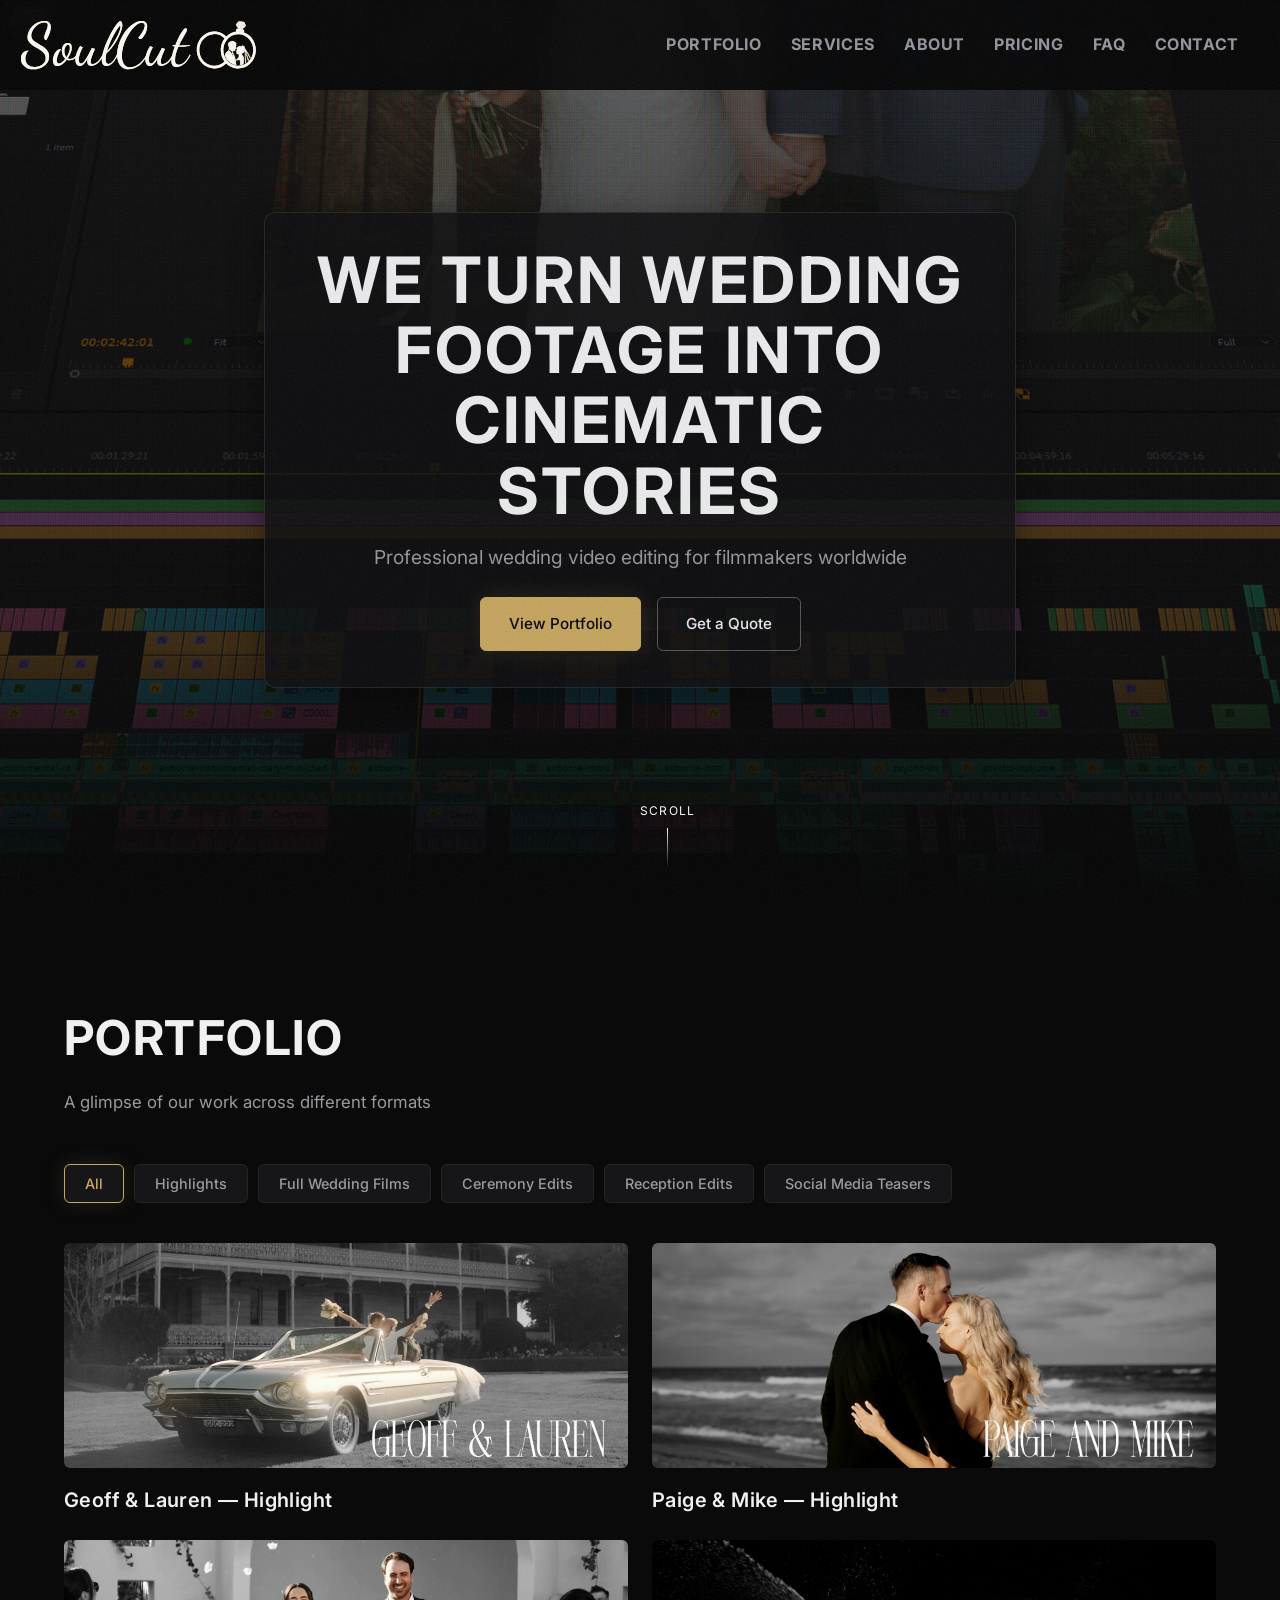
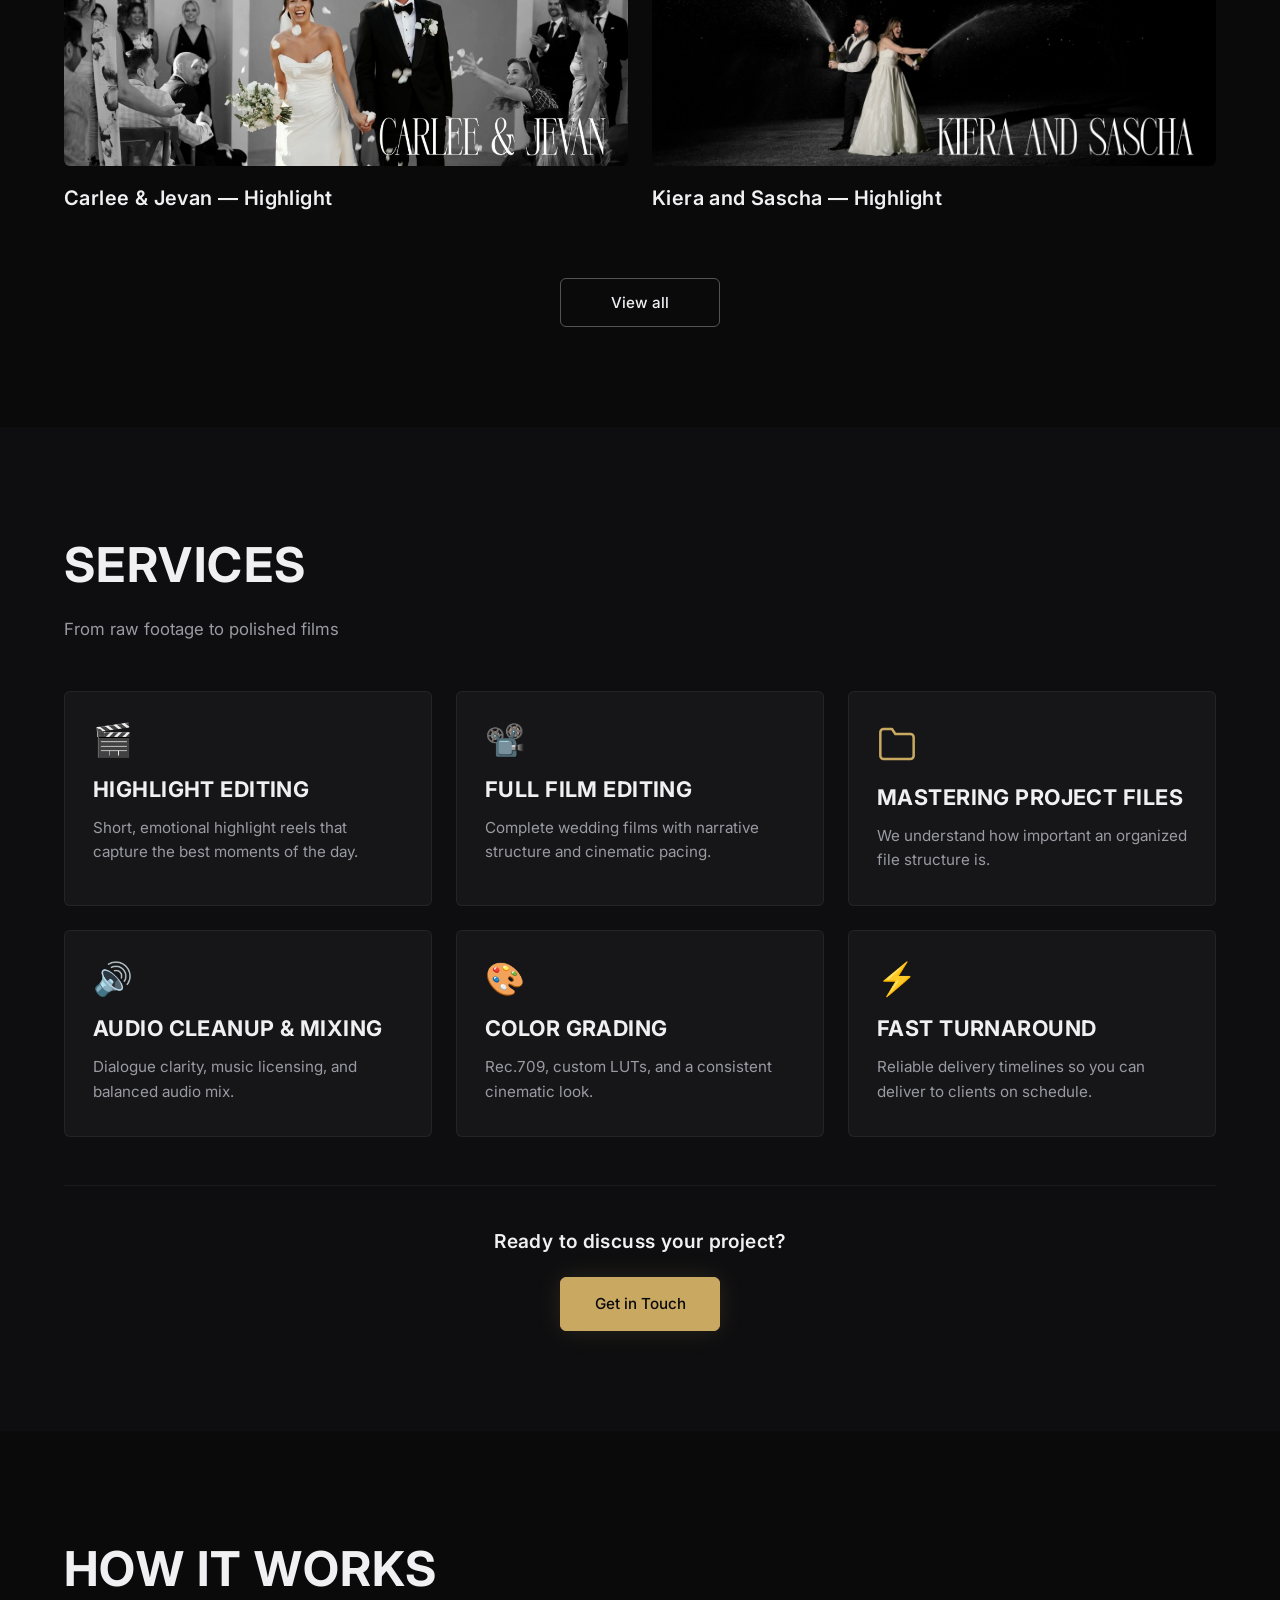
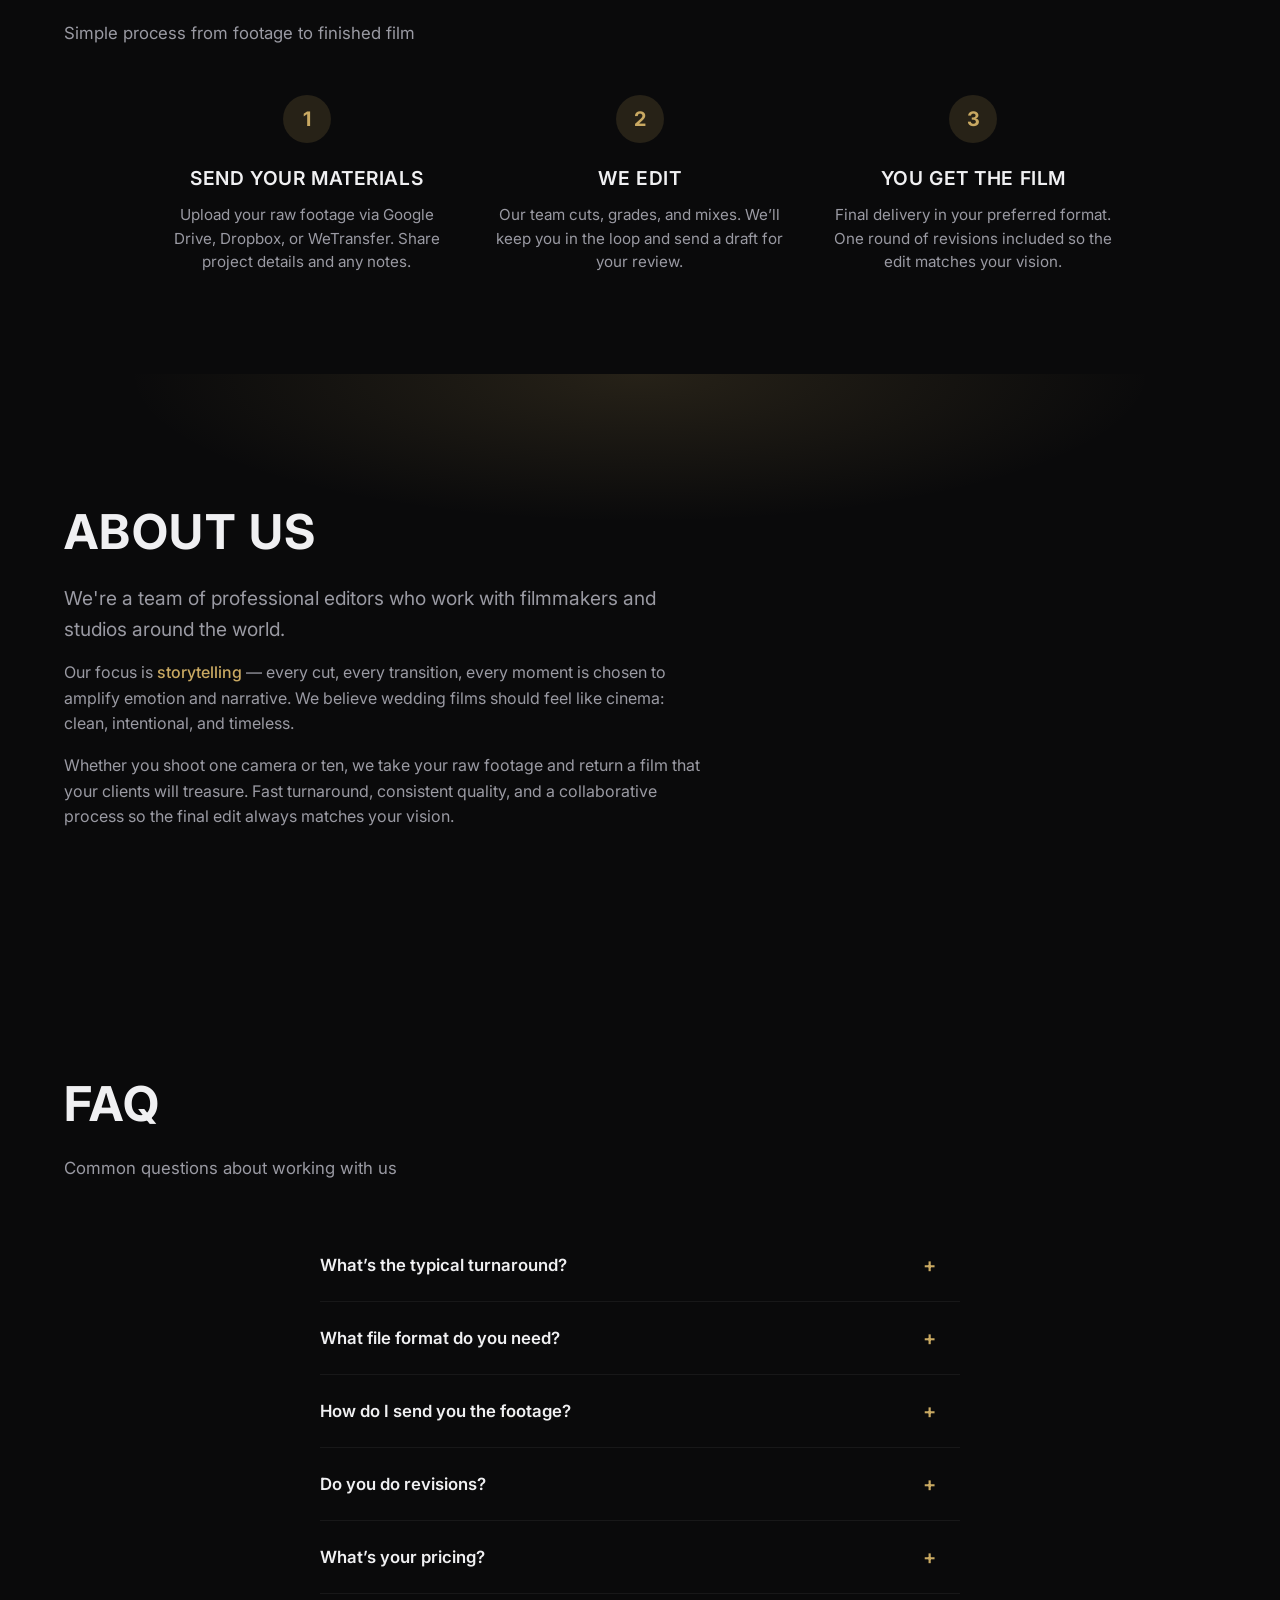
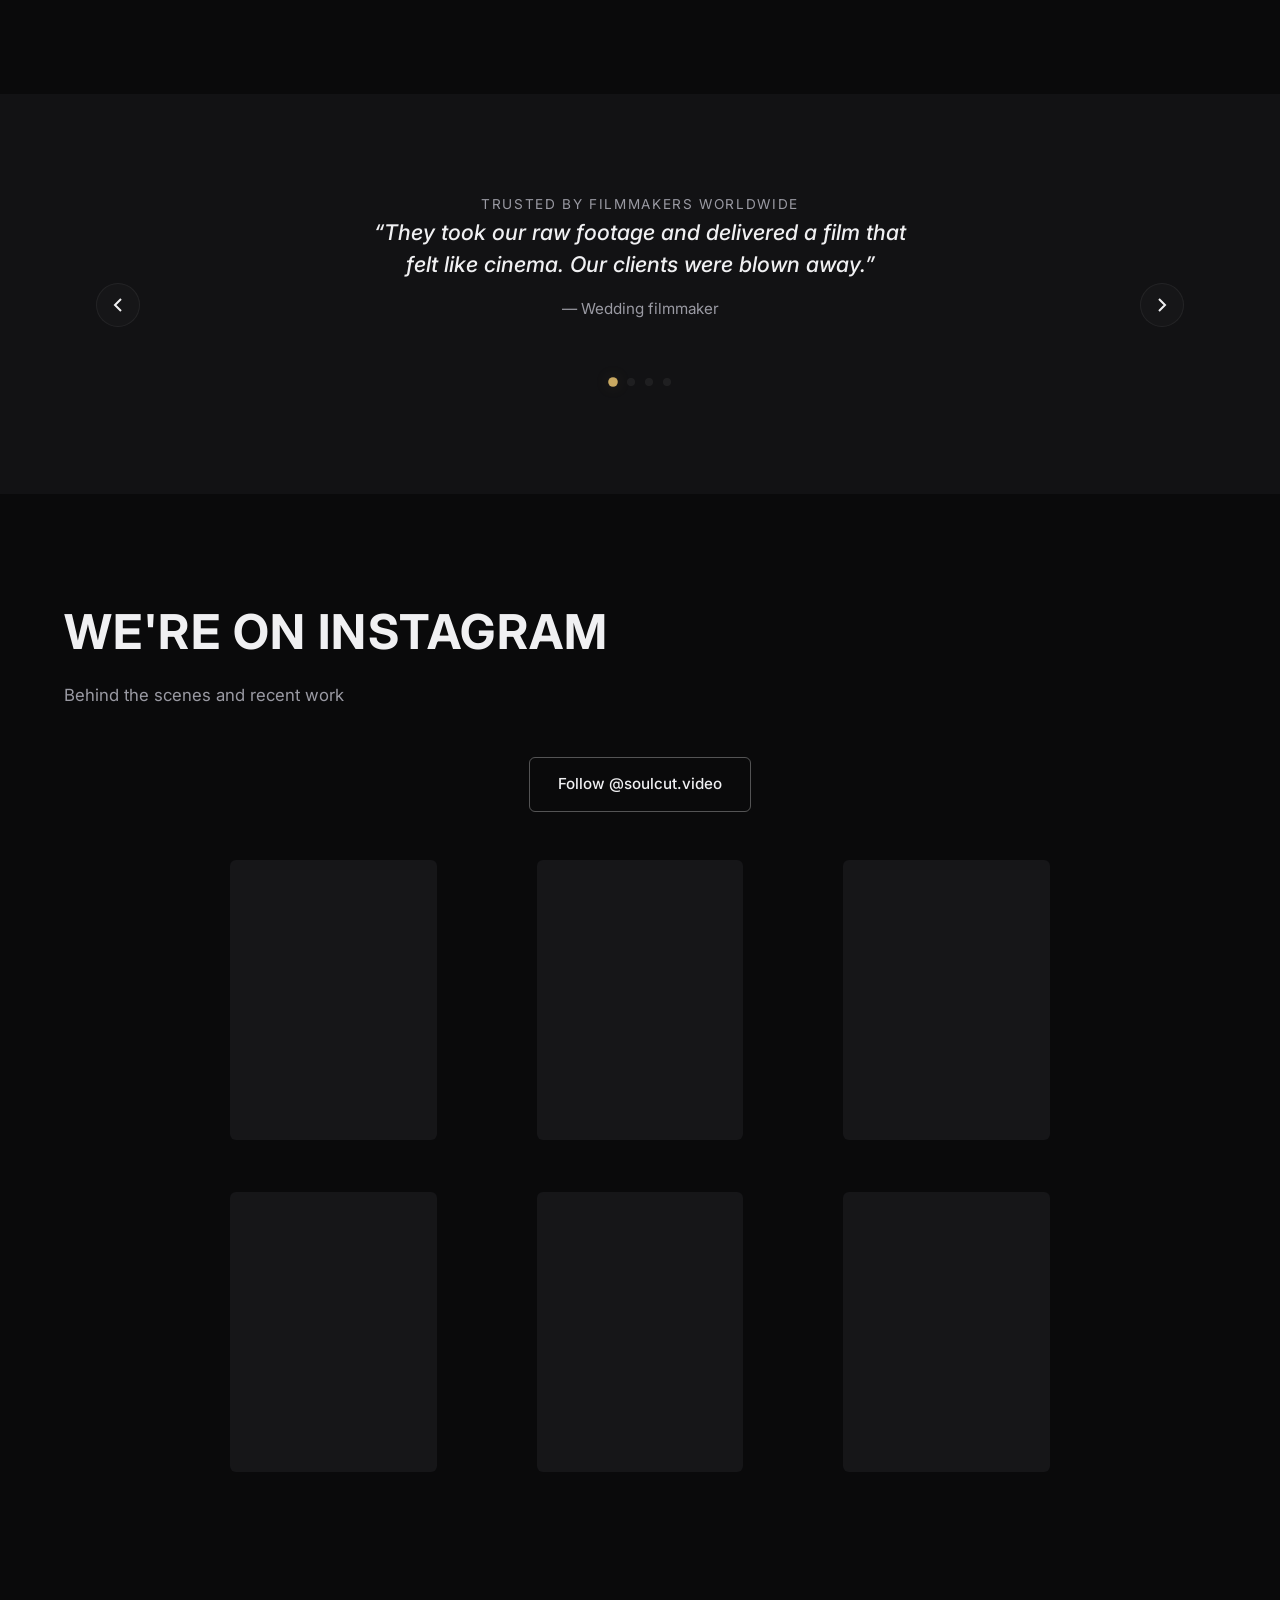
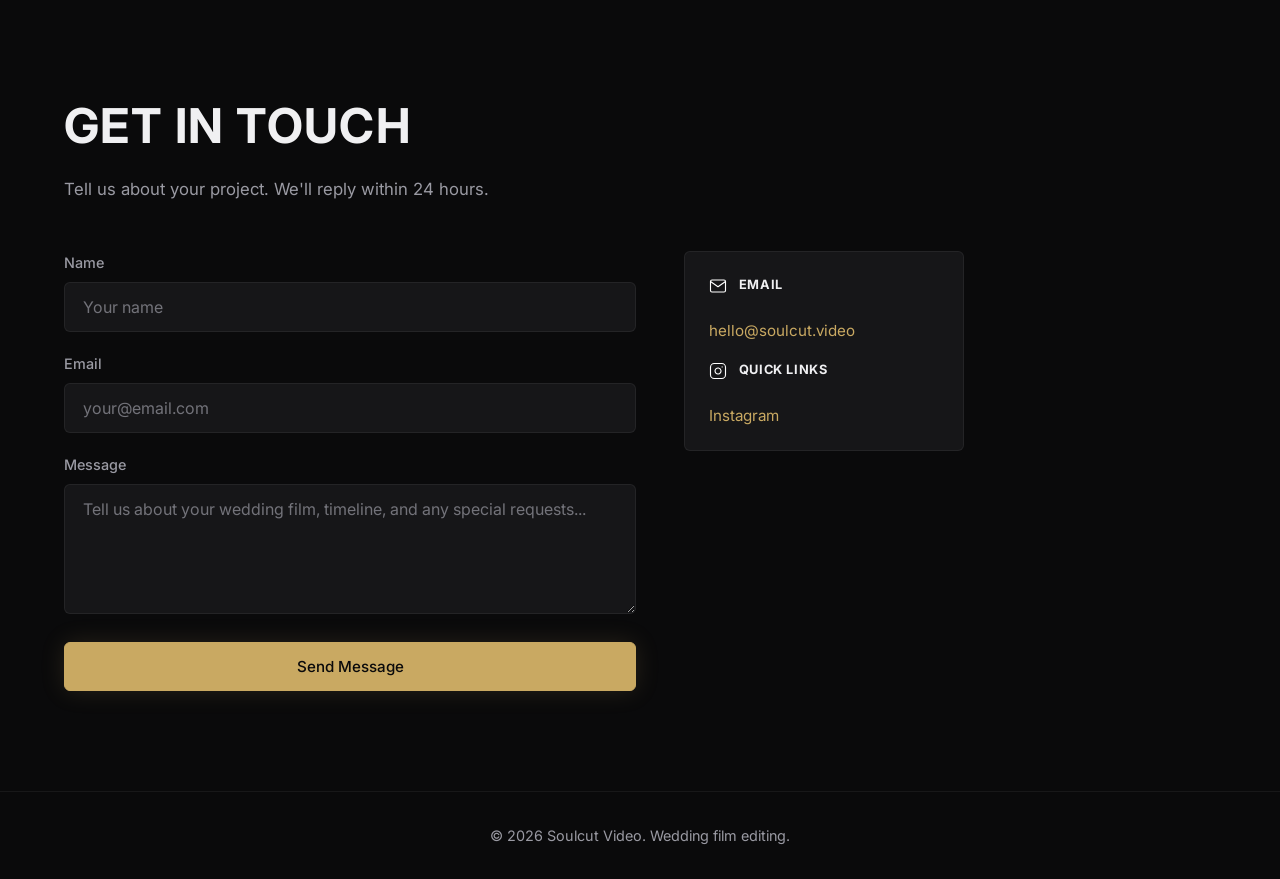
==== commit ec187a30: "Update site" ====
--- a/index.html
+++ b/index.html
@@ -56,7 +56,8 @@
       </div>
       <nav class="nav">
         <a href="#hero" class="nav-logo">
-          <img src="images/logo.svg" alt="Soulcut">
+          <img class="nav-logo-gold" src="images/logo_gold.svg" alt="" aria-hidden="true">
+          <img class="nav-logo-white" src="images/logo.svg" alt="Soulcut">
         </a>
         <button class="nav-toggle" aria-label="Menu">
           <span></span><span></span><span></span>
@@ -364,6 +365,26 @@
       </div>
     </section>
 
+    <!-- INSTAGRAM -->
+    <section class="section section-reveal instagram" id="instagram">
+      <div class="container">
+        <h2 class="section-title">We're on Instagram</h2>
+        <p class="section-sub">Behind the scenes and recent work</p>
+        <p class="instagram-cta">
+          <a href="https://www.instagram.com/soulcut.video/" target="_blank" rel="noopener" class="btn btn-outline">Follow @soulcut.video</a>
+        </p>
+        <div class="instagram-grid" id="instagramGrid">
+          <!-- Replace each data-instgrm-permalink with a real post URL from Instagram (⋯ → Embed on any post) -->
+          <blockquote class="instagram-media" data-instgrm-permalink="https://www.instagram.com/p/C4abc1/" data-instgrm-version="14"></blockquote>
+          <blockquote class="instagram-media" data-instgrm-permalink="https://www.instagram.com/p/C4abc2/" data-instgrm-version="14"></blockquote>
+          <blockquote class="instagram-media" data-instgrm-permalink="https://www.instagram.com/p/C4abc3/" data-instgrm-version="14"></blockquote>
+          <blockquote class="instagram-media" data-instgrm-permalink="https://www.instagram.com/p/C4abc4/" data-instgrm-version="14"></blockquote>
+          <blockquote class="instagram-media" data-instgrm-permalink="https://www.instagram.com/p/C4abc5/" data-instgrm-version="14"></blockquote>
+          <blockquote class="instagram-media" data-instgrm-permalink="https://www.instagram.com/p/C4abc6/" data-instgrm-version="14"></blockquote>
+        </div>
+      </div>
+    </section>
+
     <!-- CONTACT -->
     <section class="section section-reveal contact" id="contact">
       <div class="container">
--- a/styles.css
+++ b/styles.css
@@ -115,41 +115,45 @@
 }
 
 .nav-logo {
-  display: block;
+  display: inline-block;
   line-height: 0;
   position: relative;
   overflow: visible;
   transition: transform 0.35s var(--ease-out);
 }
 
-.nav-logo::before {
-  content: "";
+.nav-logo-gold {
   position: absolute;
-  inset: -20%;
-  border-radius: 50%;
-  background: radial-gradient(
-    400px circle at var(--logo-x, 50%) var(--logo-y, 50%),
-    rgba(201, 169, 98, 0.18),
-    transparent 40%
-  );
-  opacity: 0;
-  transition: opacity 0.3s var(--ease-out);
-  pointer-events: none;
-}
-
-.nav-logo:hover::before {
-  opacity: 1;
-}
-
-.nav.scrolled .nav-logo img {
-  transform: scale(0.85);
-}
-
-.nav-logo img {
+  left: 0;
+  top: 0;
   height: 72px;
   width: auto;
   display: block;
+  pointer-events: none;
   transition: transform 0.35s var(--ease-out);
+}
+
+.nav-logo-white {
+  position: relative;
+  display: block;
+  height: 72px;
+  width: auto;
+  z-index: 1;
+  transition: transform 0.35s var(--ease-out);
+}
+
+.nav-logo:hover .nav-logo-white {
+  -webkit-mask-image: radial-gradient(circle 140px at var(--logo-x, 50%) var(--logo-y, 50%), transparent, black);
+  mask-image: radial-gradient(circle 140px at var(--logo-x, 50%) var(--logo-y, 50%), transparent, black);
+  -webkit-mask-size: 100% 100%;
+  mask-size: 100% 100%;
+  -webkit-mask-repeat: no-repeat;
+  mask-repeat: no-repeat;
+}
+
+.nav.scrolled .nav-logo .nav-logo-gold,
+.nav.scrolled .nav-logo .nav-logo-white {
+  transform: scale(0.85);
 }
 
 .nav-links {
@@ -241,12 +245,22 @@
 
 .hero-bg-image {
   position: absolute;
-  inset: 0;
+  left: -10%;
+  top: -10%;
+  width: 120%;
+  height: 120%;
   z-index: 0;
   background-color: var(--bg);
   background-image: url(images/hero-bg.png);
   background-size: cover;
   background-position: center;
+  will-change: transform;
+  transition: transform 0.15s ease-out;
+  transform: translateY(var(--hero-scroll-y, 0)) translate(var(--hero-bg-x, 0), var(--hero-bg-y, 0));
+}
+
+.hero {
+  overflow: hidden;
 }
 
 .hero-video-wrap {
@@ -270,9 +284,9 @@
   inset: 0;
   background: linear-gradient(
     to bottom,
-    rgba(10, 10, 11, 0.4) 0%,
-    rgba(10, 10, 11, 0.6) 50%,
-    rgba(10, 10, 11, 0.85) 100%
+    rgba(10, 10, 11, 0.5) 0%,
+    rgba(10, 10, 11, 0.65) 40%,
+    rgba(10, 10, 11, 0.88) 100%
   );
   pointer-events: none;
 }
@@ -479,7 +493,9 @@
 .section-reveal .faq-list,
 .section-reveal .testimonial-carousel-wrap,
 .section-reveal .testimonial-featured,
-.section-reveal .how-steps {
+.section-reveal .how-steps,
+.section-reveal .instagram-cta,
+.section-reveal .instagram-grid {
   opacity: 0;
   transform: translateY(24px);
   transition: opacity 0.6s var(--ease-out), transform 0.6s var(--ease-out);
@@ -491,10 +507,26 @@
   transition-delay: 0.25s;
 }
 
+.section-reveal .portfolio-grid {
+  opacity: 1;
+  transform: none;
+}
+
+.section-reveal .portfolio-item {
+  opacity: 0;
+  transform: translateY(24px);
+  transition: opacity 0.55s var(--ease-out), transform 0.55s var(--ease-out);
+}
+
 .section-reveal.is-visible .portfolio-grid {
   opacity: 1;
+  transform: none;
+}
+
+.section-reveal.is-visible .portfolio-item {
+  opacity: 1;
   transform: translateY(0);
-  transition-delay: 0.35s;
+  transition-delay: calc(0.3s + var(--stagger-index, 0) * 0.065s);
 }
 
 .section-reveal.is-visible .services-grid {
@@ -540,6 +572,18 @@
   opacity: 1;
   transform: translateY(0);
   transition-delay: 0.15s;
+}
+
+.section-reveal.is-visible .instagram-cta {
+  opacity: 1;
+  transform: translateY(0);
+  transition-delay: 0.2s;
+}
+
+.section-reveal.is-visible .instagram-grid {
+  opacity: 1;
+  transform: translateY(0);
+  transition-delay: 0.3s;
 }
 
 .section-title {
@@ -1429,6 +1473,48 @@
 .about-content strong {
   color: var(--accent);
   font-weight: 500;
+}
+
+/* ----- Instagram ----- */
+.instagram {
+  background: var(--bg-subtle);
+}
+
+.instagram-cta {
+  margin: 0 0 32px;
+  text-align: center;
+}
+
+.instagram-grid {
+  display: grid;
+  grid-template-columns: repeat(3, 1fr);
+  gap: 20px;
+  max-width: 900px;
+  margin: 0 auto;
+}
+
+.instagram-grid .instagram-media {
+  min-height: 280px;
+  background: var(--bg-card);
+  border-radius: var(--radius);
+  overflow: hidden;
+}
+
+.instagram-grid iframe {
+  border-radius: var(--radius);
+  width: 100% !important;
+  min-height: 280px !important;
+}
+
+@media (max-width: 768px) {
+  .instagram-grid {
+    grid-template-columns: repeat(2, 1fr);
+    gap: 12px;
+  }
+  .instagram-grid .instagram-media,
+  .instagram-grid iframe {
+    min-height: 200px !important;
+  }
 }
 
 /* ----- Contact ----- */
@@ -1713,7 +1799,8 @@
     padding: 10px 20px;
   }
 
-  .nav-logo img {
+  .nav-logo .nav-logo-gold,
+  .nav-logo .nav-logo-white {
     height: 55px;
   }
 
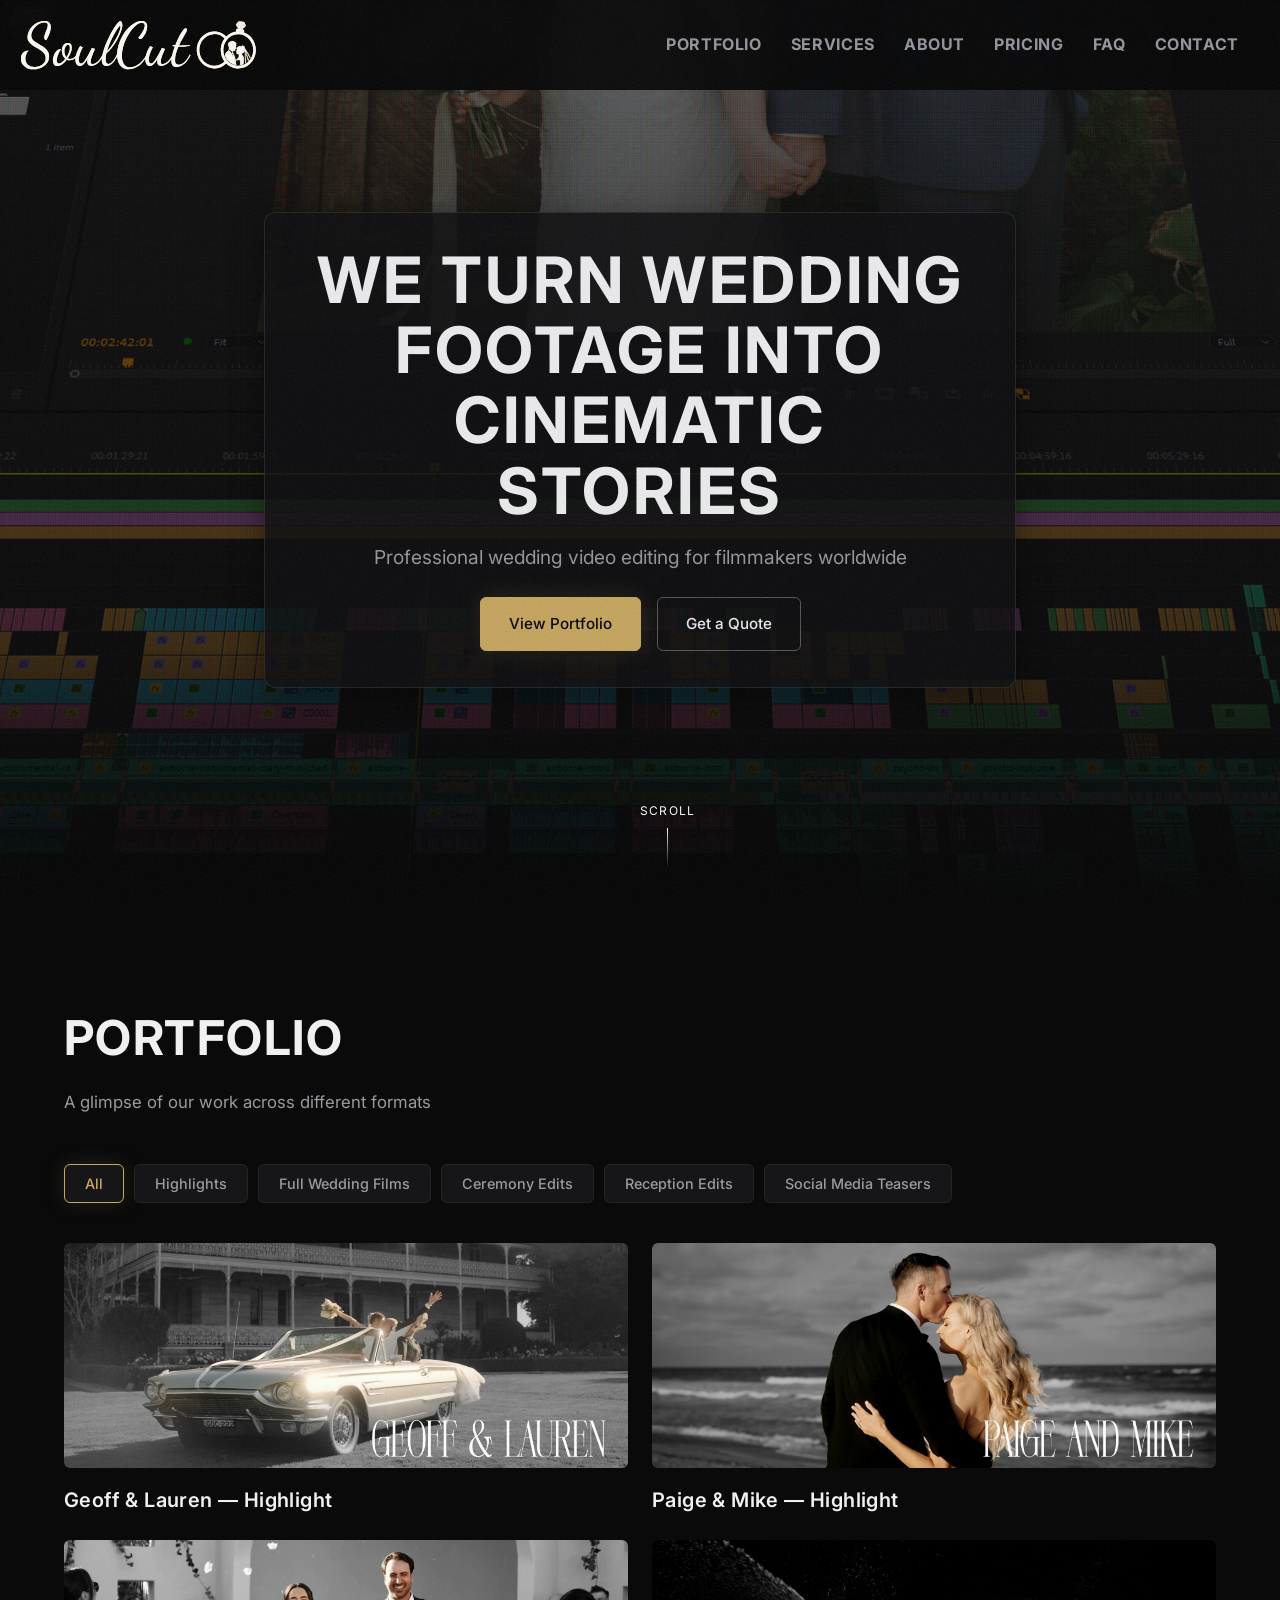
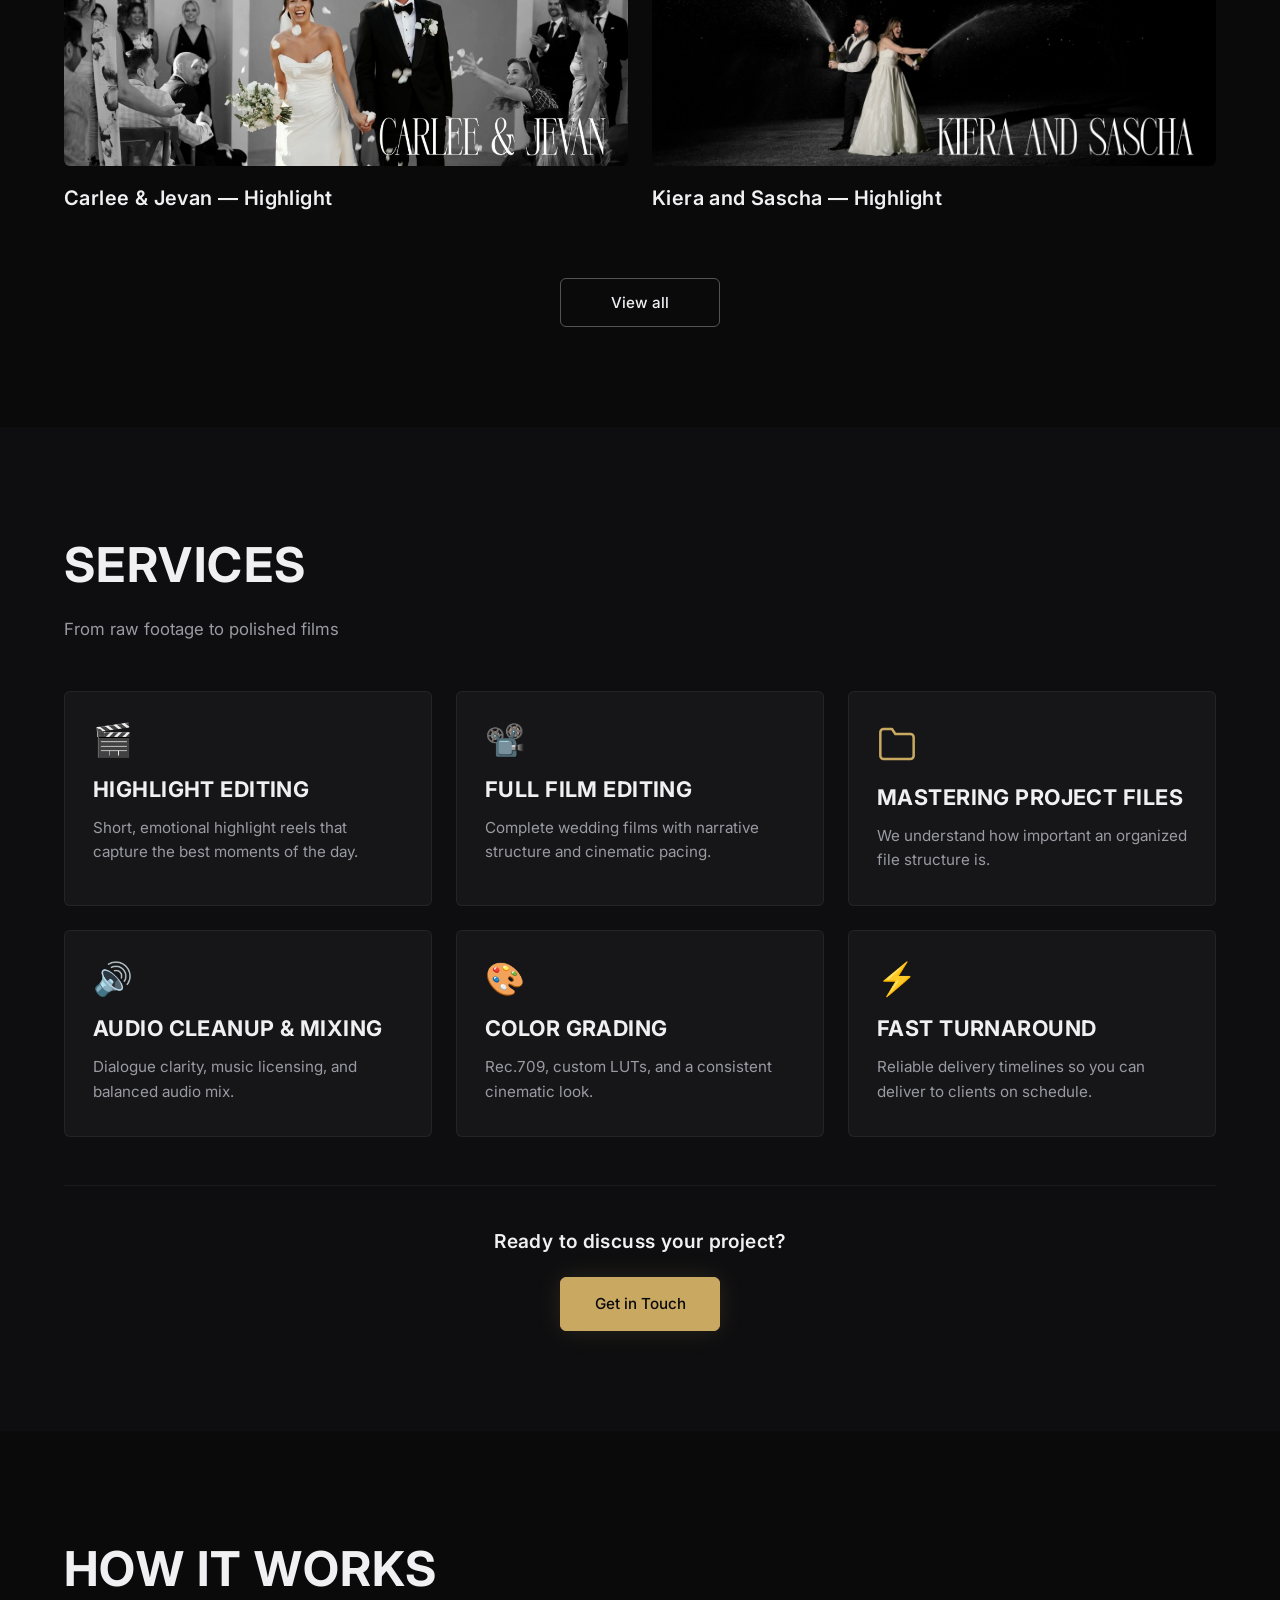
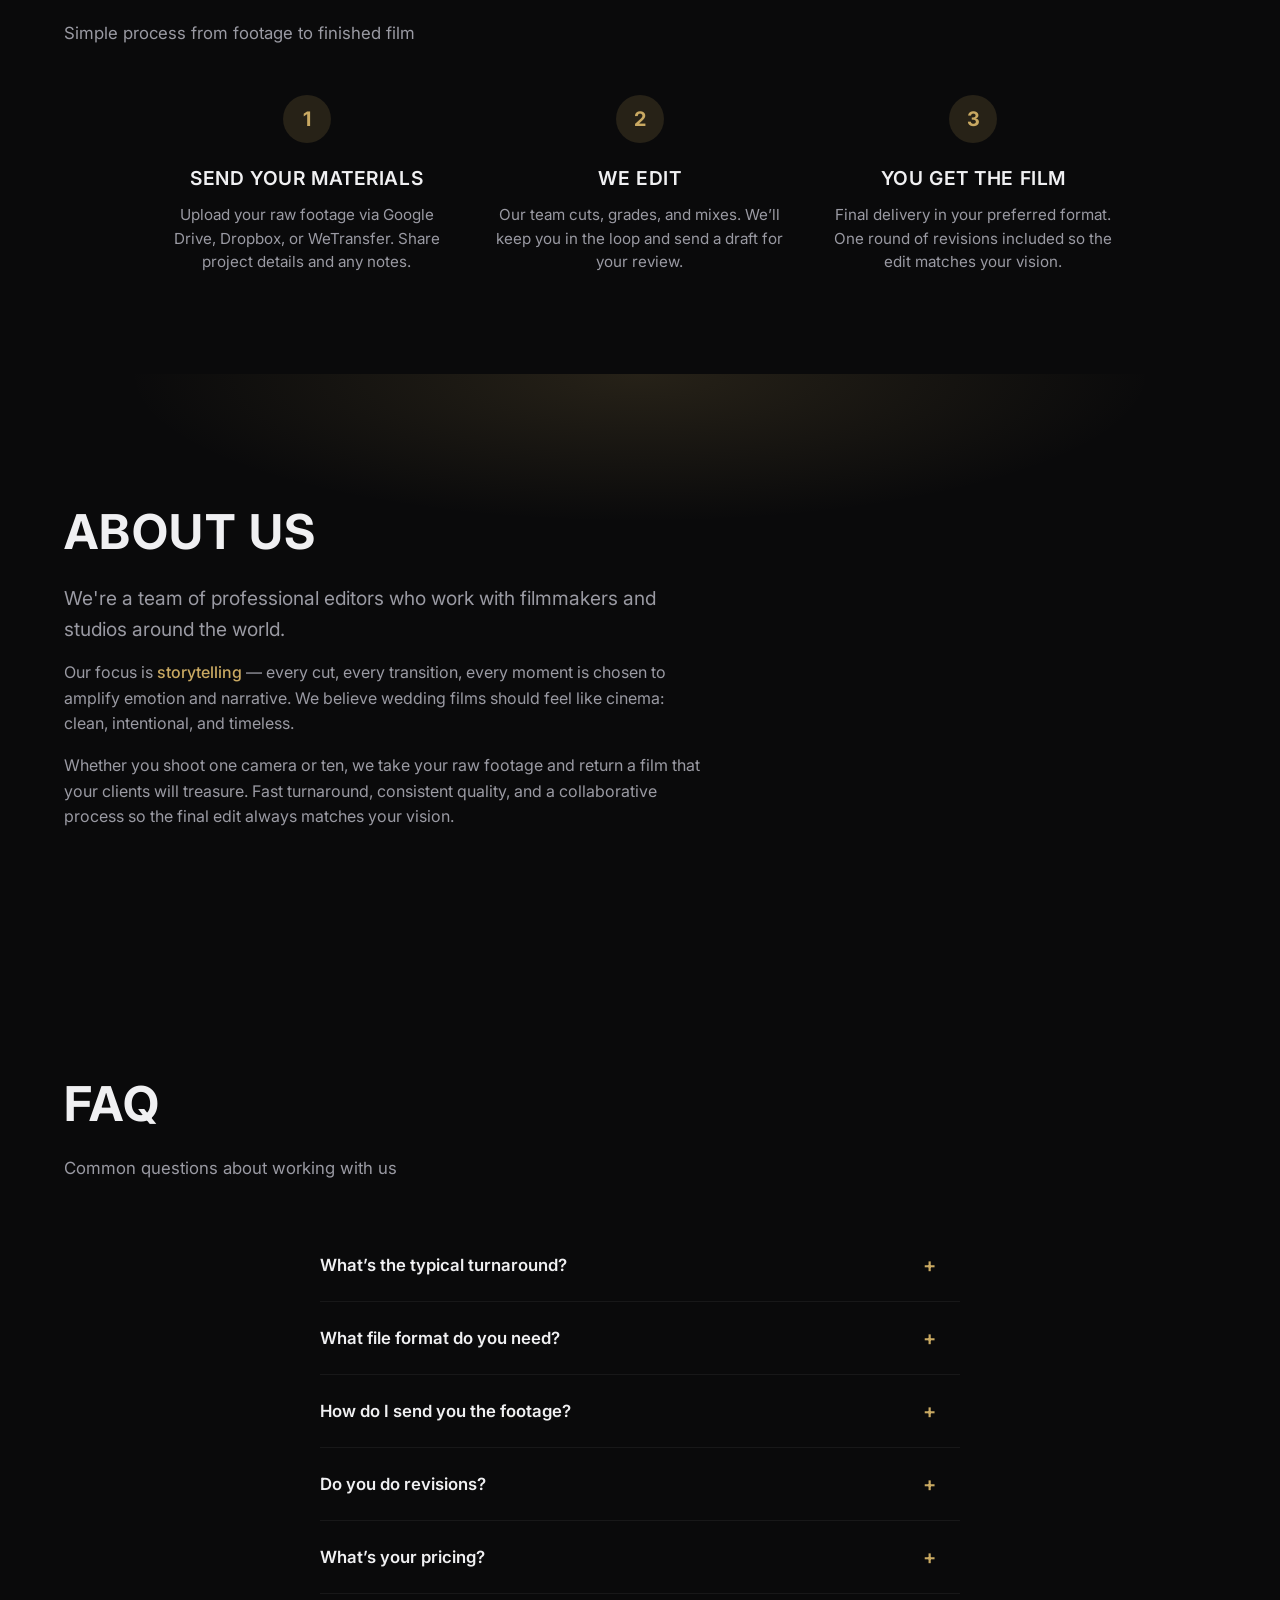
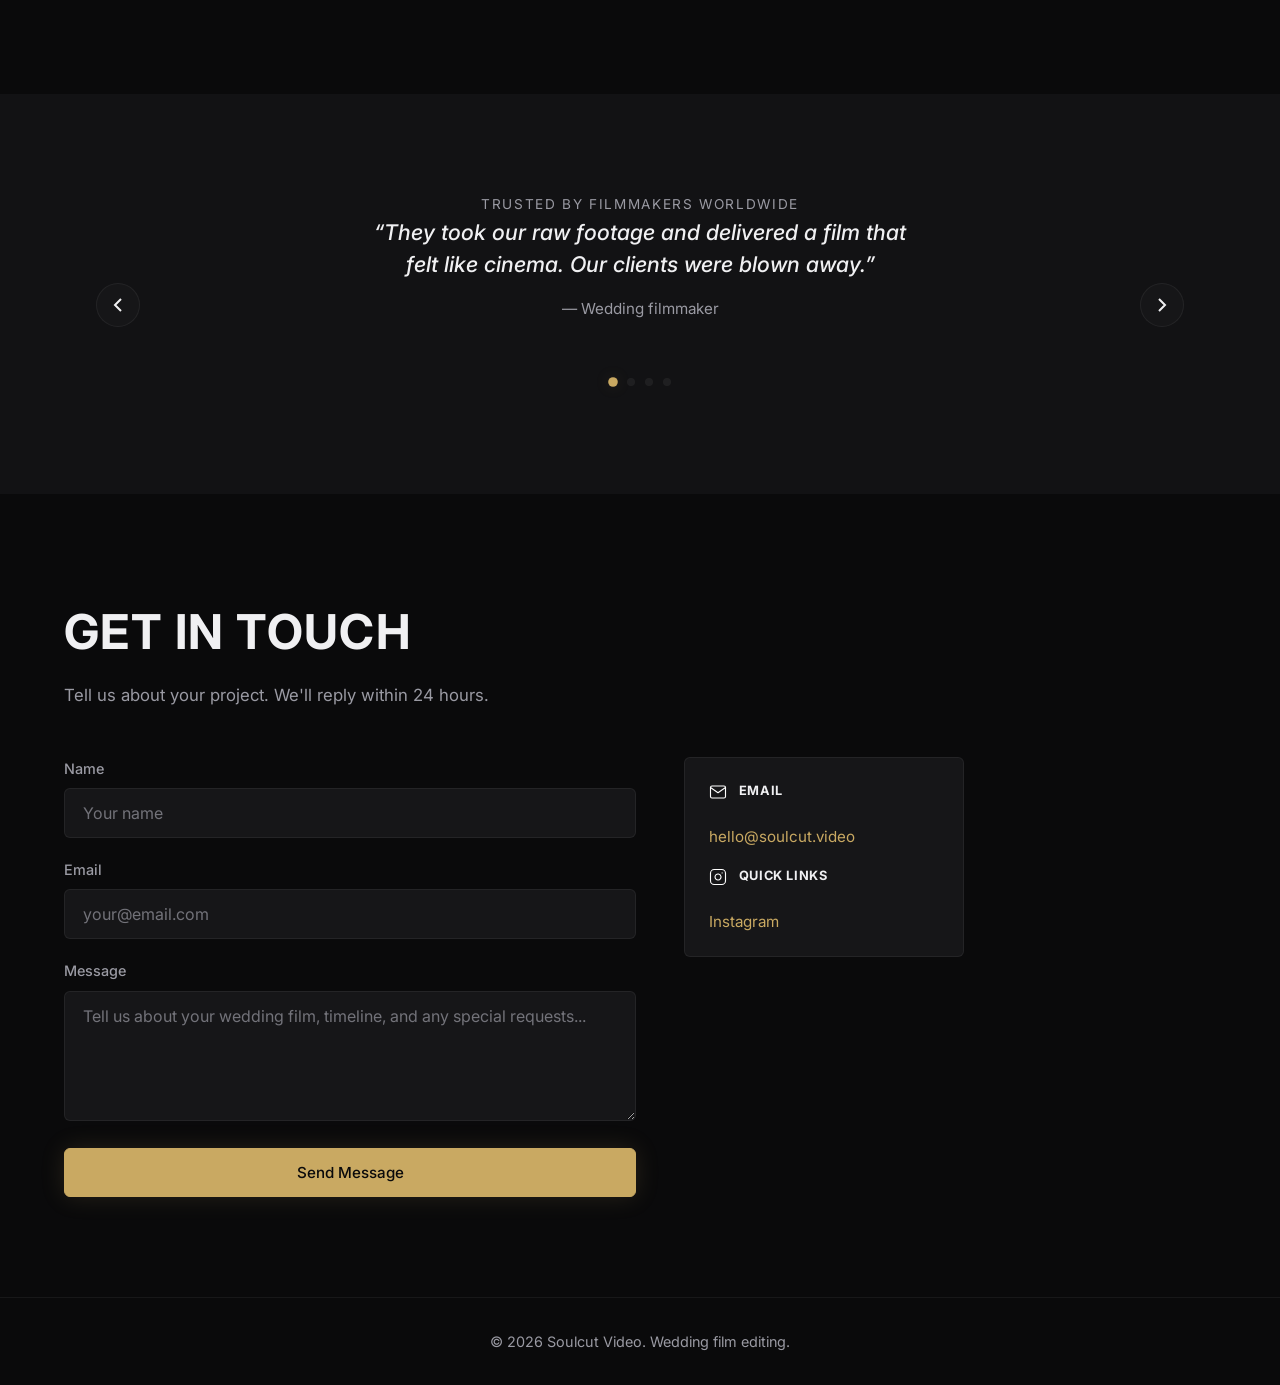
==== commit 4e18875f: "Update" ====
--- a/index.html
+++ b/index.html
@@ -201,6 +201,10 @@
           <div class="video-modal-loading" id="videoModalLoading" aria-hidden="true">
             <span class="video-modal-spinner"></span>
           </div>
+          <div class="video-modal-fallback" id="videoModalFallback" hidden>
+            <p>Video didn't load here. Try opening the link in a new tab:</p>
+            <a id="videoModalFallbackLink" href="#" target="_blank" rel="noopener">Open video</a>
+          </div>
           <video controls playsinline preload="auto"></video>
           <iframe class="video-modal-iframe" allowfullscreen allow="autoplay; fullscreen" title="Video"></iframe>
         </div>
@@ -365,26 +369,6 @@
       </div>
     </section>
 
-    <!-- INSTAGRAM -->
-    <section class="section section-reveal instagram" id="instagram">
-      <div class="container">
-        <h2 class="section-title">We're on Instagram</h2>
-        <p class="section-sub">Behind the scenes and recent work</p>
-        <p class="instagram-cta">
-          <a href="https://www.instagram.com/soulcut.video/" target="_blank" rel="noopener" class="btn btn-outline">Follow @soulcut.video</a>
-        </p>
-        <div class="instagram-grid" id="instagramGrid">
-          <!-- Replace each data-instgrm-permalink with a real post URL from Instagram (⋯ → Embed on any post) -->
-          <blockquote class="instagram-media" data-instgrm-permalink="https://www.instagram.com/p/C4abc1/" data-instgrm-version="14"></blockquote>
-          <blockquote class="instagram-media" data-instgrm-permalink="https://www.instagram.com/p/C4abc2/" data-instgrm-version="14"></blockquote>
-          <blockquote class="instagram-media" data-instgrm-permalink="https://www.instagram.com/p/C4abc3/" data-instgrm-version="14"></blockquote>
-          <blockquote class="instagram-media" data-instgrm-permalink="https://www.instagram.com/p/C4abc4/" data-instgrm-version="14"></blockquote>
-          <blockquote class="instagram-media" data-instgrm-permalink="https://www.instagram.com/p/C4abc5/" data-instgrm-version="14"></blockquote>
-          <blockquote class="instagram-media" data-instgrm-permalink="https://www.instagram.com/p/C4abc6/" data-instgrm-version="14"></blockquote>
-        </div>
-      </div>
-    </section>
-
     <!-- CONTACT -->
     <section class="section section-reveal contact" id="contact">
       <div class="container">
--- a/styles.css
+++ b/styles.css
@@ -493,9 +493,7 @@
 .section-reveal .faq-list,
 .section-reveal .testimonial-carousel-wrap,
 .section-reveal .testimonial-featured,
-.section-reveal .how-steps,
-.section-reveal .instagram-cta,
-.section-reveal .instagram-grid {
+.section-reveal .how-steps {
   opacity: 0;
   transform: translateY(24px);
   transition: opacity 0.6s var(--ease-out), transform 0.6s var(--ease-out);
@@ -572,18 +570,6 @@
   opacity: 1;
   transform: translateY(0);
   transition-delay: 0.15s;
-}
-
-.section-reveal.is-visible .instagram-cta {
-  opacity: 1;
-  transform: translateY(0);
-  transition-delay: 0.2s;
-}
-
-.section-reveal.is-visible .instagram-grid {
-  opacity: 1;
-  transform: translateY(0);
-  transition-delay: 0.3s;
 }
 
 .section-title {
@@ -1032,6 +1018,39 @@
   pointer-events: none;
 }
 
+.video-modal-fallback {
+  position: absolute;
+  inset: 0;
+  z-index: 3;
+  background: rgba(0, 0, 0, 0.85);
+  display: flex;
+  flex-direction: column;
+  align-items: center;
+  justify-content: center;
+  padding: 24px;
+  text-align: center;
+}
+
+.video-modal-fallback[hidden] {
+  display: none;
+}
+
+.video-modal-fallback p {
+  margin: 0 0 16px;
+  color: var(--text-muted);
+  font-size: 0.95rem;
+}
+
+.video-modal-fallback a {
+  color: var(--accent);
+  font-weight: 500;
+  text-decoration: none;
+}
+
+.video-modal-fallback a:hover {
+  text-decoration: underline;
+}
+
 .video-modal-spinner {
   width: 48px;
   height: 48px;
@@ -1473,48 +1492,6 @@
 .about-content strong {
   color: var(--accent);
   font-weight: 500;
-}
-
-/* ----- Instagram ----- */
-.instagram {
-  background: var(--bg-subtle);
-}
-
-.instagram-cta {
-  margin: 0 0 32px;
-  text-align: center;
-}
-
-.instagram-grid {
-  display: grid;
-  grid-template-columns: repeat(3, 1fr);
-  gap: 20px;
-  max-width: 900px;
-  margin: 0 auto;
-}
-
-.instagram-grid .instagram-media {
-  min-height: 280px;
-  background: var(--bg-card);
-  border-radius: var(--radius);
-  overflow: hidden;
-}
-
-.instagram-grid iframe {
-  border-radius: var(--radius);
-  width: 100% !important;
-  min-height: 280px !important;
-}
-
-@media (max-width: 768px) {
-  .instagram-grid {
-    grid-template-columns: repeat(2, 1fr);
-    gap: 12px;
-  }
-  .instagram-grid .instagram-media,
-  .instagram-grid iframe {
-    min-height: 200px !important;
-  }
 }
 
 /* ----- Contact ----- */
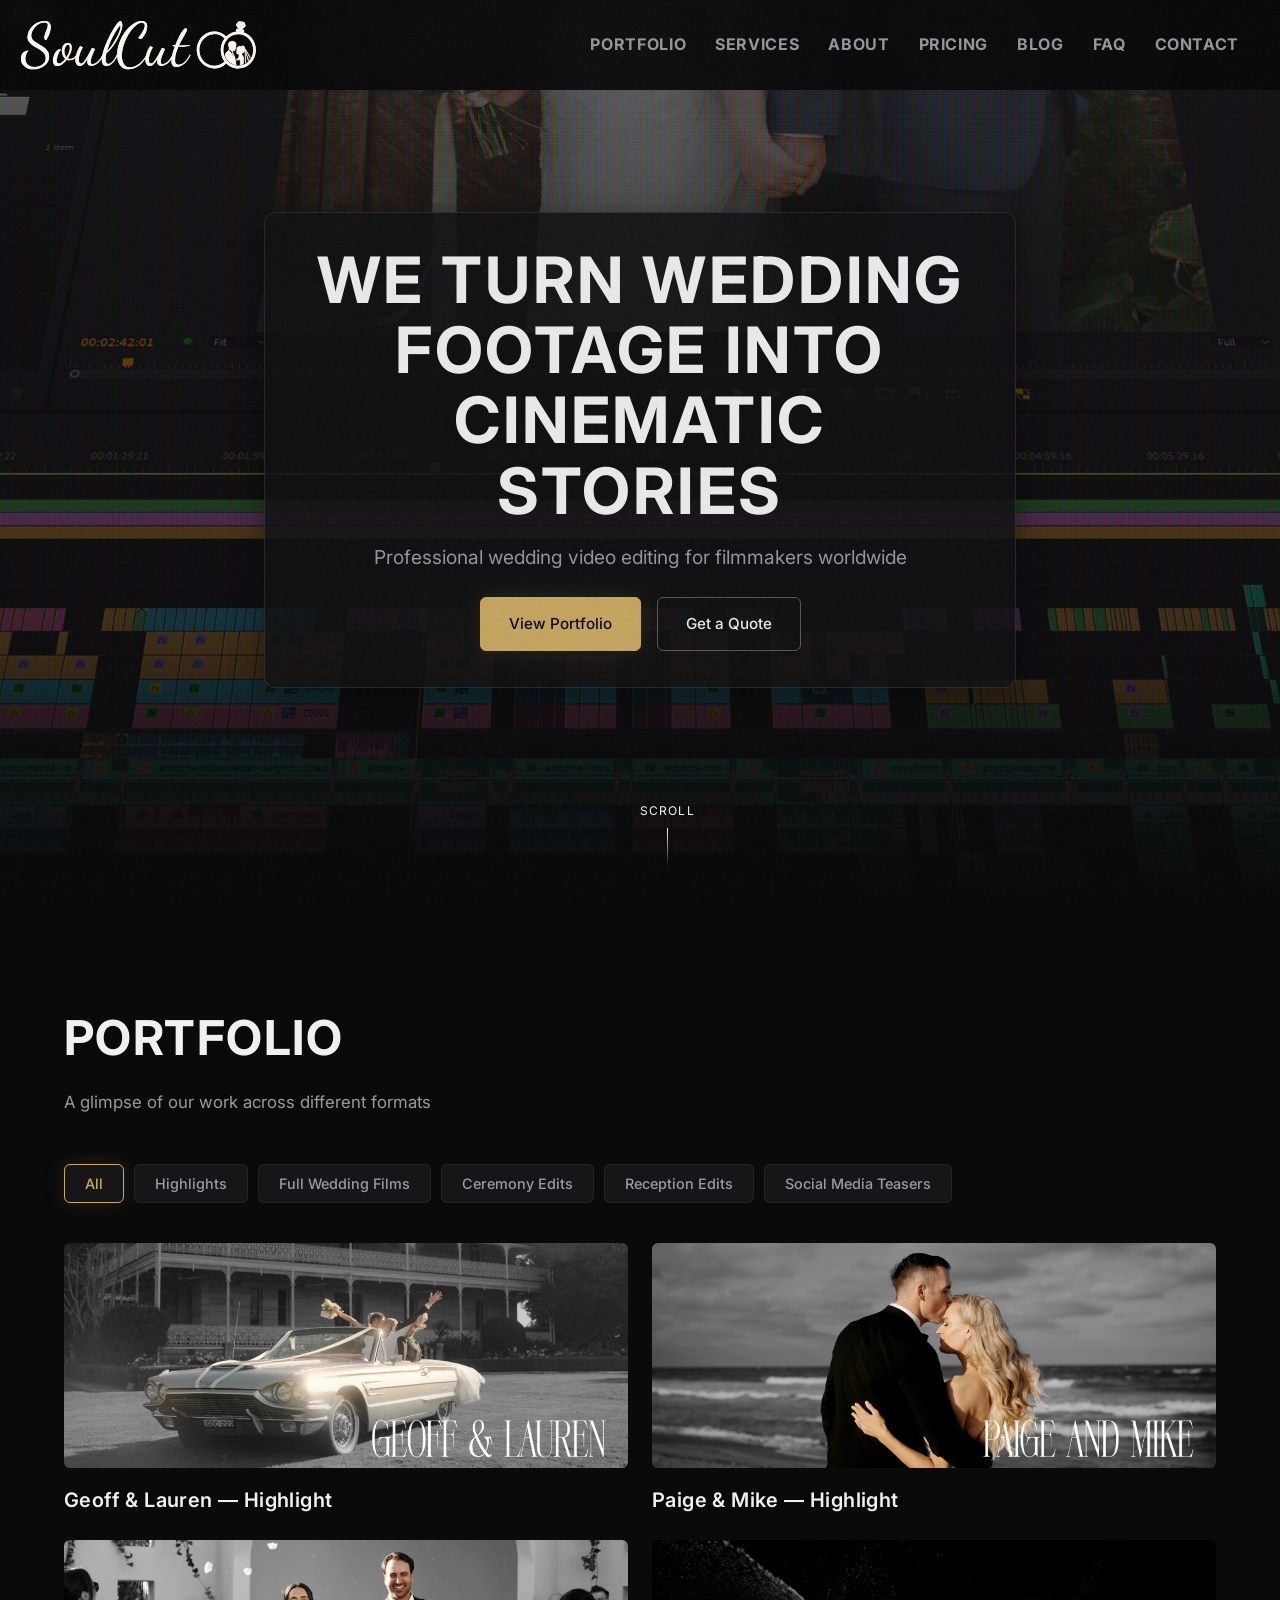
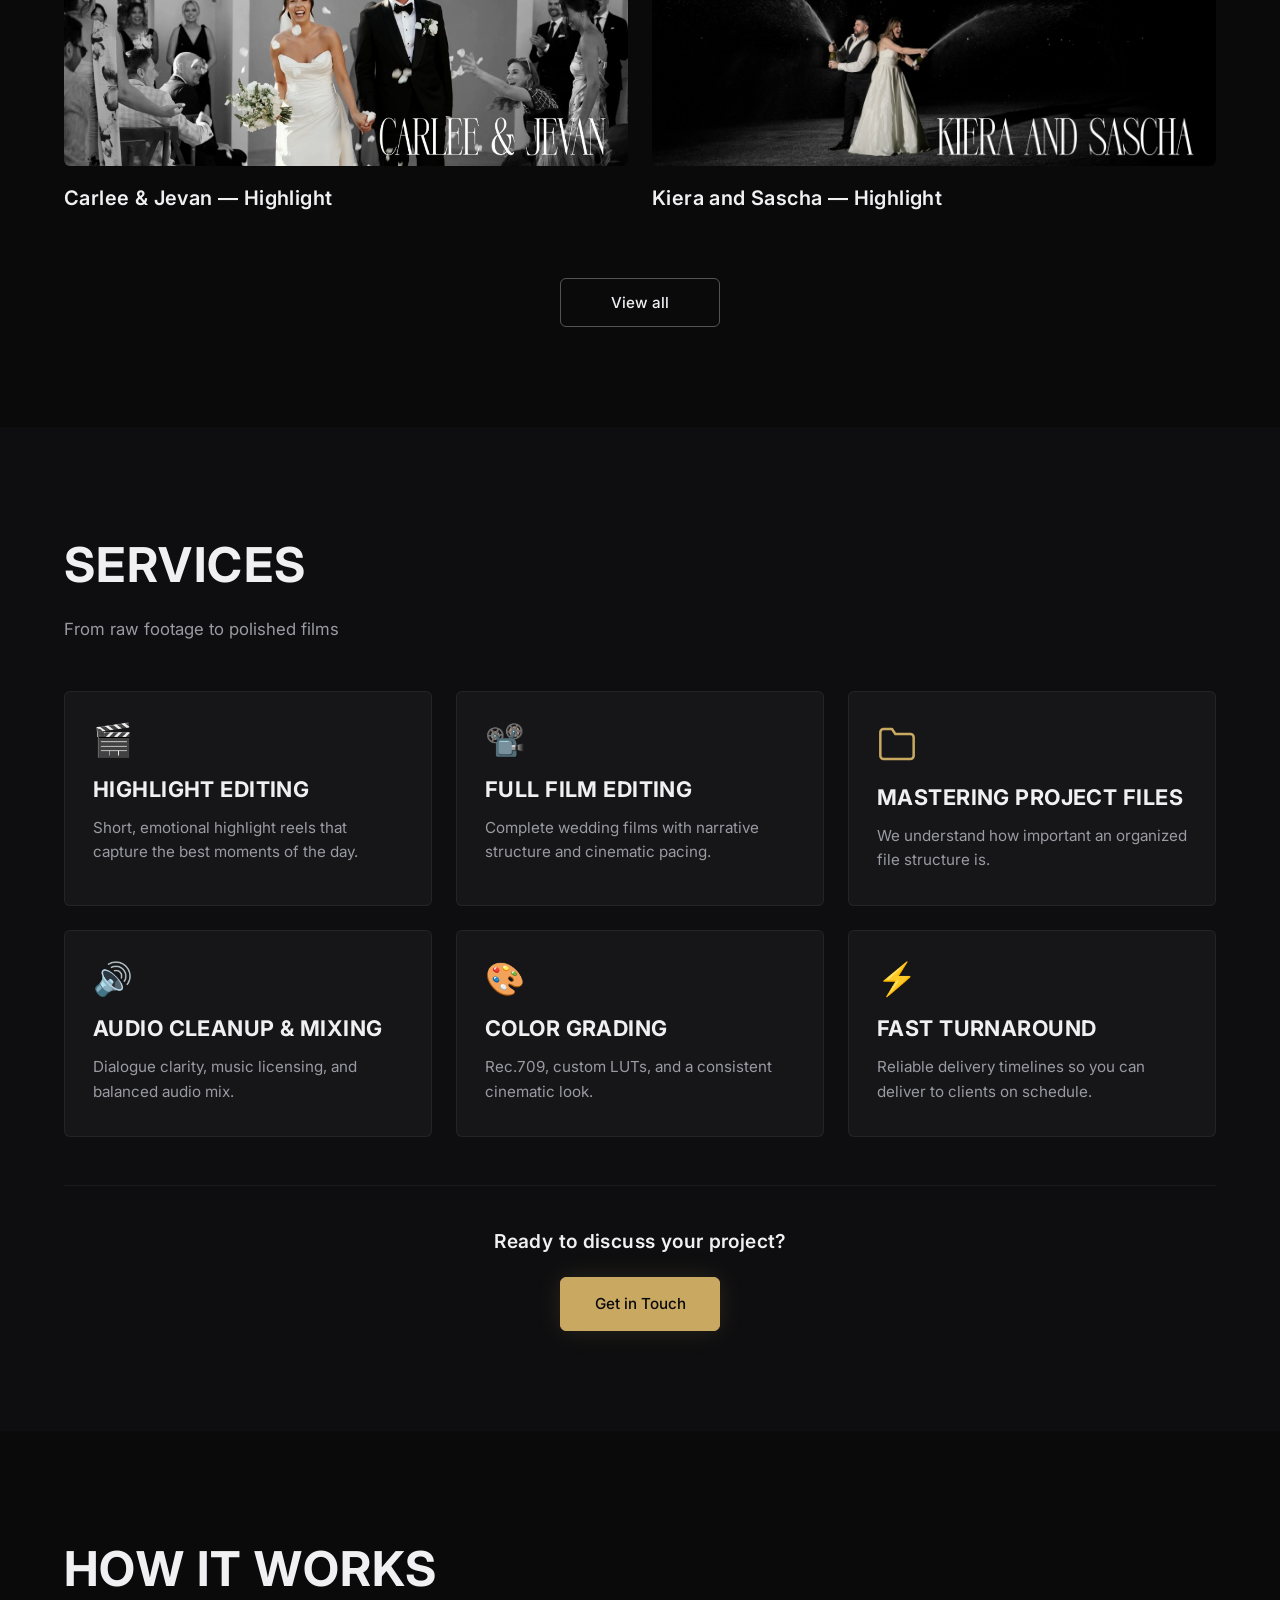
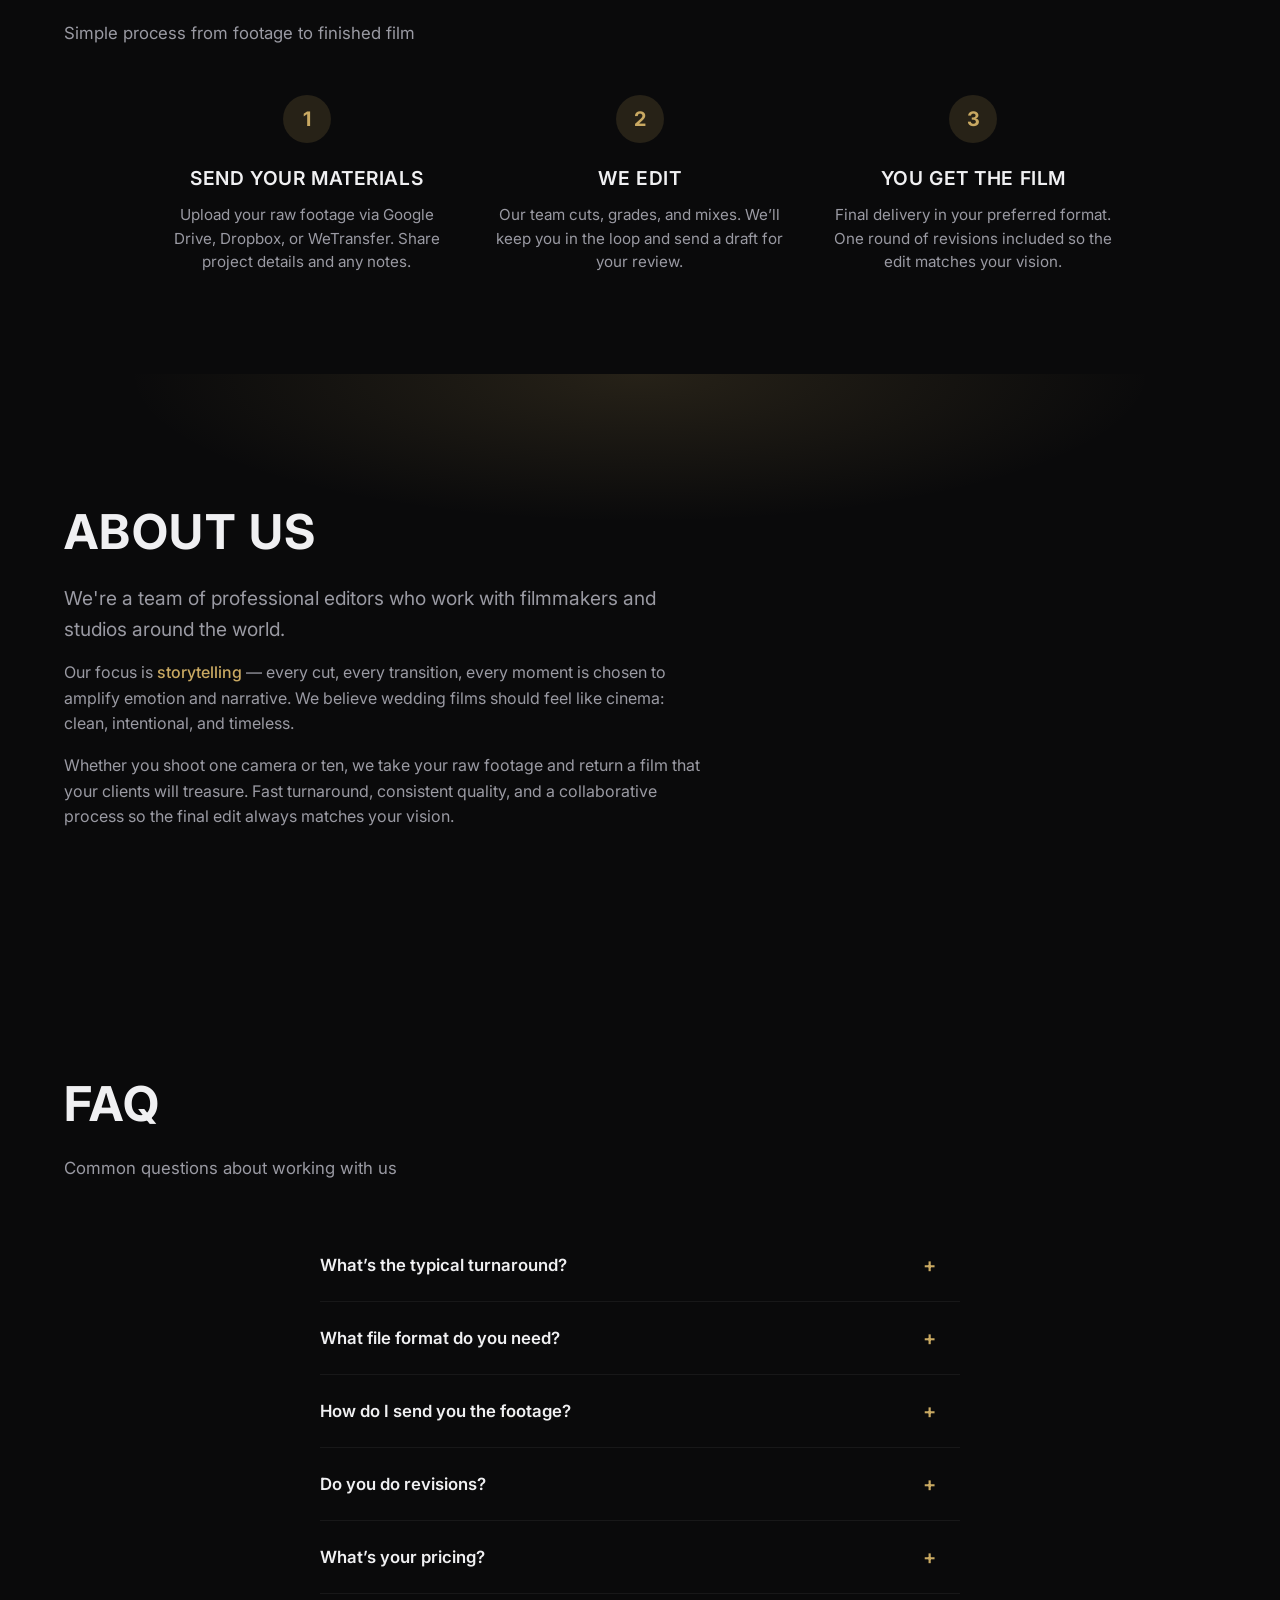
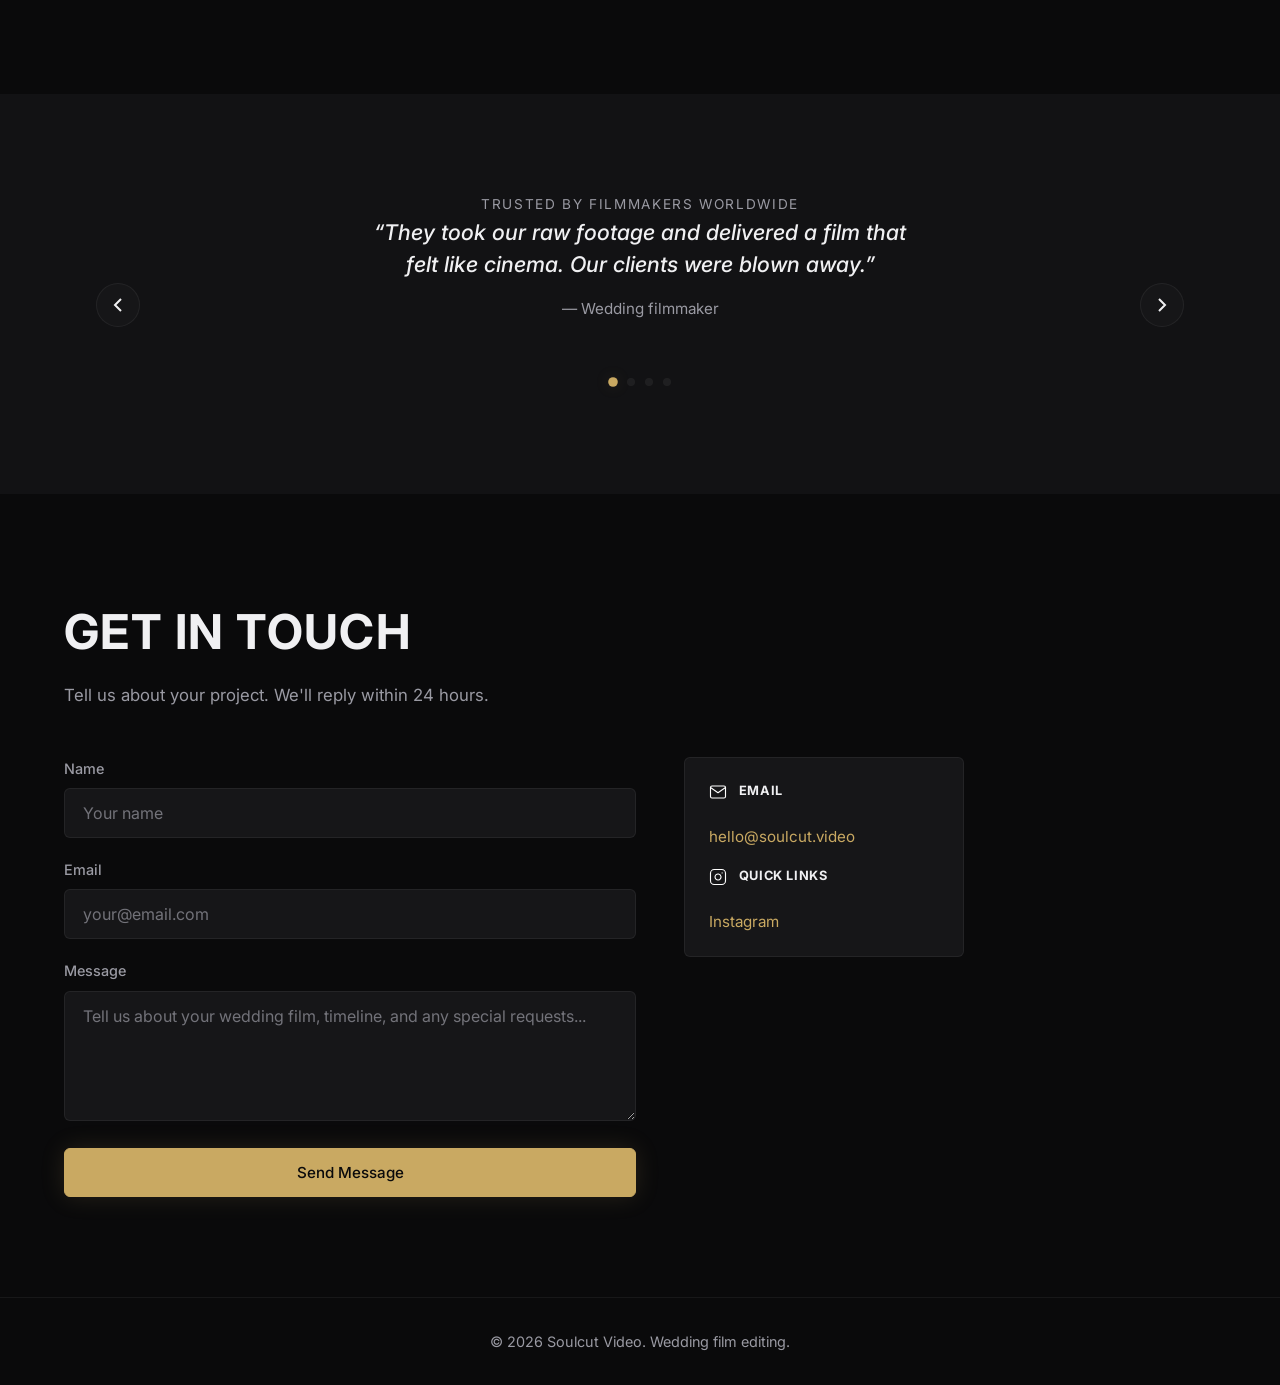
==== commit e90531ee: "Pricing updates: guarantee, portfolio link, icons, How it works timeline, a11y; remove social proof " ====
--- a/index.html
+++ b/index.html
@@ -67,6 +67,7 @@
           <li><a href="#services">Services</a></li>
           <li><a href="#about">About</a></li>
           <li><a href="pricing.html">Pricing</a></li>
+          <li><a href="blog.html">Blog</a></li>
           <li><a href="#faq">FAQ</a></li>
           <li><a href="#contact">Contact</a></li>
           <li class="nav-close-item">
@@ -206,7 +207,7 @@
             <a id="videoModalFallbackLink" href="#" target="_blank" rel="noopener">Open video</a>
           </div>
           <video controls playsinline preload="auto"></video>
-          <iframe class="video-modal-iframe" allowfullscreen allow="autoplay; fullscreen" title="Video"></iframe>
+          <iframe class="video-modal-iframe" allowfullscreen allow="autoplay; fullscreen" referrerpolicy="no-referrer" title="Video"></iframe>
         </div>
       </div>
     </div>
--- a/styles.css
+++ b/styles.css
@@ -68,6 +68,24 @@
   outline-offset: 3px;
 }
 
+/* Skip link — hidden until focused (keyboard/screen reader) */
+.skip-link {
+  position: absolute;
+  left: -9999px;
+  top: 0;
+  z-index: 9998;
+  padding: 12px 20px;
+  background: var(--accent);
+  color: var(--bg);
+  font-weight: 600;
+  border-radius: var(--radius);
+  transition: left 0.2s;
+}
+.skip-link:focus {
+  left: 16px;
+  top: 100px;
+}
+
 .page-wrap {
   min-height: 100vh;
   overflow-x: hidden;
@@ -415,7 +433,8 @@
   box-shadow: 0 0 0 2px var(--bg), 0 0 0 4px var(--accent);
 }
 
-.btn-full {
+.btn-full,
+.btn-block {
   width: 100%;
 }
 
@@ -870,6 +889,12 @@
   padding: 0 24px;
 }
 
+.container--narrow {
+  max-width: 720px;
+  margin: 0 auto;
+  padding: 0 24px;
+}
+
 .portfolio-page-title-wrap {
   margin-bottom: 32px;
 }
@@ -1227,6 +1252,648 @@
 
 .pricing-cta-wrap {
   margin: 0;
+}
+
+/* ----- Pricing page (full) ----- */
+.page-pricing .pricing-main {
+  padding-top: 88px;
+  padding-bottom: 64px;
+}
+
+.pricing-hero-title {
+  font-family: var(--font-body);
+  font-size: clamp(2rem, 4vw, 3rem);
+  font-weight: 700;
+  margin: 0 0 12px;
+  color: var(--text);
+  letter-spacing: 0.02em;
+}
+
+.pricing-hero-lead {
+  color: var(--text-muted);
+  font-size: 1.1rem;
+  max-width: 560px;
+  margin: 0 0 12px;
+  line-height: 1.55;
+}
+
+.pricing-hero-guarantee {
+  color: var(--accent);
+  font-size: 0.95rem;
+  font-weight: 500;
+  margin: 0 0 24px;
+  max-width: 560px;
+}
+
+/* Pricing packages section: tabs + one panel + contact */
+.pricing-packages-section {
+  padding-top: 24px;
+}
+
+.pricing-packages-section .section-title {
+  margin-bottom: 28px;
+}
+
+.pricing-tabs-wrap {
+  margin-bottom: 32px;
+  position: relative;
+}
+
+.pricing-tabs-wrap {
+  margin-bottom: 32px;
+  position: relative;
+}
+
+.pricing-live-announce {
+  position: absolute;
+  width: 1px;
+  height: 1px;
+  padding: 0;
+  margin: -1px;
+  overflow: hidden;
+  clip: rect(0, 0, 0, 0);
+  white-space: nowrap;
+  border: 0;
+}
+
+.pricing-tabs {
+  display: flex;
+  flex-wrap: wrap;
+  gap: 10px;
+}
+
+.pricing-tab {
+  padding: 10px 18px;
+  font-family: var(--font-body);
+  font-size: 0.9rem;
+  font-weight: 500;
+  color: var(--text-muted);
+  background: var(--bg-card);
+  border: 1px solid var(--border);
+  border-radius: var(--radius);
+  cursor: pointer;
+  transition: all 0.25s var(--ease-out);
+  white-space: nowrap;
+}
+
+.pricing-tab:hover,
+.pricing-tab.active {
+  color: var(--accent);
+  border-color: var(--accent);
+  box-shadow: 0 0 20px var(--accent-dim);
+}
+
+.pricing-tab--best {
+  border-color: rgba(201, 169, 98, 0.4);
+  box-shadow: 0 0 16px var(--accent-dim);
+  background: rgba(201, 169, 98, 0.08);
+}
+
+.pricing-tab--best:hover,
+.pricing-tab--best.active {
+  border-color: var(--accent);
+  box-shadow: 0 0 24px var(--accent-dim), 0 0 40px rgba(201, 169, 98, 0.15);
+}
+
+.pricing-tab-label {
+  display: inline;
+}
+
+.pricing-tab-badge {
+  display: inline-block;
+  margin-left: 6px;
+  font-size: 0.7rem;
+  font-weight: 600;
+  text-transform: uppercase;
+  letter-spacing: 0.06em;
+  color: var(--accent);
+  opacity: 0.95;
+}
+
+.pricing-tab[data-package="custom"].active {
+  background: var(--accent);
+  color: var(--bg);
+  border-color: var(--accent);
+  box-shadow: 0 0 24px var(--accent-dim);
+}
+
+.pricing-tab[data-package="custom"].active:hover {
+  background: #d4b86e;
+  color: var(--bg);
+}
+
+/* Panels + contact side by side */
+.pricing-panels-wrap {
+  display: grid;
+  grid-template-columns: 1fr 340px;
+  gap: 48px;
+  align-items: stretch;
+}
+
+.pricing-panel-col {
+  position: relative;
+  min-height: 280px;
+  display: flex;
+  flex-direction: column;
+}
+
+.pricing-panel {
+  padding: 32px 28px;
+  background: var(--bg-card);
+  border: 1px solid var(--border);
+  border-radius: 8px;
+  transition: opacity 0.3s var(--ease-out), visibility 0.3s;
+  min-width: 0;
+}
+
+.pricing-panel:not(.is-visible) {
+  position: absolute;
+  top: 0;
+  left: 0;
+  right: 0;
+  opacity: 0;
+  visibility: hidden;
+  pointer-events: none;
+}
+
+.pricing-panel.is-visible {
+  position: relative;
+  opacity: 1;
+  visibility: visible;
+  flex: 1;
+  display: flex;
+  flex-direction: column;
+}
+
+.pricing-panel.is-visible .pricing-panel-features {
+  flex: 1;
+}
+
+.pricing-panel-badge {
+  position: absolute;
+  top: 20px;
+  left: 28px;
+  display: inline-block;
+  width: fit-content;
+  font-size: 0.7rem;
+  font-weight: 600;
+  text-transform: uppercase;
+  letter-spacing: 0.08em;
+  color: var(--bg);
+  background: var(--accent);
+  padding: 5px 10px;
+  border-radius: 4px;
+  margin: 0;
+}
+
+.pricing-panel:has(.pricing-panel-badge) {
+  padding-top: 52px;
+}
+
+.pricing-panel-title {
+  font-family: var(--font-body);
+  font-size: 1.5rem;
+  font-weight: 700;
+  margin: 0 0 8px;
+  color: var(--text);
+  text-transform: uppercase;
+  letter-spacing: 0.03em;
+  word-wrap: break-word;
+  overflow-wrap: break-word;
+  padding-inline-end: 8px;
+}
+
+.pricing-panel-duration {
+  font-size: 0.95rem;
+  color: var(--text-muted);
+  margin: 0 0 20px;
+  line-height: 1.5;
+}
+
+.pricing-panel-price {
+  font-size: 2rem;
+  font-weight: 700;
+  color: var(--accent);
+  margin: 0 0 24px;
+  letter-spacing: 0.02em;
+}
+
+.pricing-panel-price--custom {
+  font-size: 1.15rem;
+  font-weight: 600;
+}
+
+.pricing-panel-features {
+  list-style: none;
+  margin: 0 0 28px;
+  padding: 0;
+}
+
+.pricing-panel-features li {
+  position: relative;
+  padding-left: 20px;
+  font-size: 0.95rem;
+  color: var(--text-muted);
+  line-height: 1.6;
+  margin-bottom: 8px;
+}
+
+.pricing-panel-features li:last-child {
+  margin-bottom: 0;
+}
+
+.pricing-panel-portfolio {
+  margin: 0;
+  font-size: 0.95rem;
+}
+
+.pricing-panel-portfolio a {
+  color: var(--accent);
+  text-decoration: none;
+  font-weight: 500;
+}
+
+.pricing-panel-portfolio a:hover {
+  text-decoration: underline;
+}
+
+.pricing-panel-features li::before {
+  content: "";
+  position: absolute;
+  left: 0;
+  top: 0.5em;
+  width: 6px;
+  height: 6px;
+  border-radius: 50%;
+  background: var(--accent);
+}
+
+/* Pricing section (generic) */
+.pricing-section {
+  padding-top: 48px;
+  padding-bottom: 48px;
+}
+
+.pricing-section--alt {
+  background: #0e0e10;
+}
+
+.pricing-section .section-title {
+  margin-bottom: 8px;
+}
+
+.pricing-section .section-sub {
+  margin-bottom: 32px;
+}
+
+/* Features list (legacy, if used elsewhere) */
+.pricing-features-list {
+  list-style: none;
+  margin: 0;
+  padding: 0;
+  display: grid;
+  grid-template-columns: repeat(auto-fill, minmax(260px, 1fr));
+  gap: 12px 32px;
+}
+
+.pricing-features-list li {
+  position: relative;
+  padding-left: 24px;
+  font-size: 0.95rem;
+  color: var(--text-muted);
+  line-height: 1.55;
+}
+
+.pricing-features-list li::before {
+  content: "";
+  position: absolute;
+  left: 0;
+  top: 0.45em;
+  width: 6px;
+  height: 6px;
+  border-radius: 50%;
+  background: var(--accent);
+}
+
+/* What's included: timeline / workflow stages */
+.whats-included-cols {
+  display: grid;
+  grid-template-columns: 1fr 1fr;
+  gap: 48px 64px;
+  align-items: start;
+  max-width: 900px;
+  margin: 0 auto;
+  justify-items: center;
+}
+
+.whats-included-cols .whats-included-timeline {
+  width: 100%;
+  max-width: 380px;
+}
+
+.whats-included-timeline {
+  list-style: none;
+  margin: 0;
+  padding: 0;
+  max-width: 100%;
+  position: relative;
+}
+
+.whats-included-timeline::before {
+  content: "";
+  position: absolute;
+  left: 67px;
+  top: 28px;
+  bottom: 28px;
+  width: 2px;
+  background: linear-gradient(to bottom, var(--accent), rgba(201, 169, 98, 0.2));
+  border-radius: 1px;
+}
+
+.whats-included-step {
+  position: relative;
+  display: flex;
+  align-items: flex-start;
+  gap: 20px;
+  padding: 12px 0;
+  min-height: 52px;
+}
+
+.whats-included-step:first-child {
+  padding-top: 0;
+}
+
+.whats-included-step:last-child {
+  padding-bottom: 0;
+}
+
+.whats-included-step-icon {
+  flex-shrink: 0;
+  width: 28px;
+  height: 28px;
+  background-size: contain;
+  background-position: center;
+  background-repeat: no-repeat;
+  margin-top: 4px;
+  z-index: 1;
+}
+.whats-included-step-icon--delivery { background-image: url("data:image/svg+xml,%3Csvg xmlns='http://www.w3.org/2000/svg' viewBox='0 0 24 24' fill='none' stroke='%23c9a962' stroke-width='2' stroke-linecap='round' stroke-linejoin='round'%3E%3Ccircle cx='12' cy='12' r='10'/%3E%3Cpolyline points='12 6 12 12 16 14'/%3E%3C/svg%3E"); }
+.whats-included-step-icon--color { background-image: url("data:image/svg+xml,%3Csvg xmlns='http://www.w3.org/2000/svg' viewBox='0 0 24 24' fill='none' stroke='%23c9a962' stroke-width='2'%3E%3Ccircle cx='13.5' cy='6.5' r='1.5'/%3E%3Ccircle cx='17.5' cy='10.5' r='1.5'/%3E%3Ccircle cx='8.5' cy='7.5' r='1.5'/%3E%3Cpath d='M12 2C6.5 2 2 6.5 2 12s4.5 10 10 10c.9 0 1.78-.15 2.61-.43'/%3E%3C/svg%3E"); }
+.whats-included-step-icon--sound { background-image: url("data:image/svg+xml,%3Csvg xmlns='http://www.w3.org/2000/svg' viewBox='0 0 24 24' fill='none' stroke='%23c9a962' stroke-width='2'%3E%3Cpolygon points='11 5 6 9 2 9 2 15 6 15 11 19 11 5'/%3E%3Cpath d='M15.54 8.46a5 5 0 0 1 0 7.07'/%3E%3Cpath d='M19.07 4.93a10 10 0 0 1 0 14.14'/%3E%3C/svg%3E"); }
+.whats-included-step-icon--film { background-image: url("data:image/svg+xml,%3Csvg xmlns='http://www.w3.org/2000/svg' viewBox='0 0 24 24' fill='none' stroke='%23c9a962' stroke-width='2'%3E%3Crect x='2' y='2' width='20' height='20' rx='2.18' ry='2.18'/%3E%3Cline x1='7' y1='2' x2='7' y2='22'/%3E%3Cline x1='17' y1='2' x2='17' y2='22'/%3E%3Cline x1='2' y1='12' x2='22' y2='12'/%3E%3Cline x1='2' y1='7' x2='7' y2='7'/%3E%3Cline x1='2' y1='17' x2='7' y2='17'/%3E%3Cline x1='17' y1='17' x2='22' y2='17'/%3E%3Cline x1='17' y1='7' x2='22' y2='7'/%3E%3C/svg%3E"); }
+.whats-included-step-icon--music { background-image: url("data:image/svg+xml,%3Csvg xmlns='http://www.w3.org/2000/svg' viewBox='0 0 24 24' fill='none' stroke='%23c9a962' stroke-width='2'%3E%3Cpath d='M9 18V5l12-2v13'/%3E%3Ccircle cx='6' cy='18' r='3'/%3E%3Ccircle cx='18' cy='16' r='3'/%3E%3C/svg%3E"); }
+.whats-included-step-icon--check { background-image: url("data:image/svg+xml,%3Csvg xmlns='http://www.w3.org/2000/svg' viewBox='0 0 24 24' fill='none' stroke='%23c9a962' stroke-width='2'%3E%3Cpath d='M22 11.08V12a10 10 0 1 1-5.93-9.14'/%3E%3Cpolyline points='22 4 12 14.01 9 11.01'/%3E%3C/svg%3E"); }
+.whats-included-step-icon--export { background-image: url("data:image/svg+xml,%3Csvg xmlns='http://www.w3.org/2000/svg' viewBox='0 0 24 24' fill='none' stroke='%23c9a962' stroke-width='2'%3E%3Crect x='2' y='3' width='20' height='14' rx='2' ry='2'/%3E%3Cline x1='8' y1='21' x2='16' y2='21'/%3E%3Cline x1='12' y1='17' x2='12' y2='21'/%3E%3C/svg%3E"); }
+.whats-included-step-icon--revisions { background-image: url("data:image/svg+xml,%3Csvg xmlns='http://www.w3.org/2000/svg' viewBox='0 0 24 24' fill='none' stroke='%23c9a962' stroke-width='2'%3E%3Cpolyline points='23 4 23 10 17 10'/%3E%3Cpath d='M20.49 15a9 9 0 1 1-2.12-9.36L23 10'/%3E%3C/svg%3E"); }
+.whats-included-step-icon--file { background-image: url("data:image/svg+xml,%3Csvg xmlns='http://www.w3.org/2000/svg' viewBox='0 0 24 24' fill='none' stroke='%23c9a962' stroke-width='2'%3E%3Cpath d='M14 2H6a2 2 0 0 0-2 2v16a2 2 0 0 0 2 2h12a2 2 0 0 0 2-2V8z'/%3E%3Cpolyline points='14 2 14 8 20 8'/%3E%3Cline x1='16' y1='13' x2='8' y2='13'/%3E%3Cline x1='16' y1='17' x2='8' y2='17'/%3E%3C/svg%3E"); }
+.whats-included-step-icon--support { background-image: url("data:image/svg+xml,%3Csvg xmlns='http://www.w3.org/2000/svg' viewBox='0 0 24 24' fill='none' stroke='%23c9a962' stroke-width='2'%3E%3Cpath d='M21 15a2 2 0 0 1-2 2H7l-4 4V5a2 2 0 0 1 2-2h14a2 2 0 0 1 2 2z'/%3E%3C/svg%3E"); }
+
+.whats-included-step-num {
+  flex-shrink: 0;
+  display: inline-flex;
+  align-items: center;
+  justify-content: center;
+  width: 40px;
+  height: 40px;
+  border-radius: 50%;
+  background: var(--bg-card);
+  border: 2px solid rgba(201, 169, 98, 0.4);
+  color: var(--accent);
+  font-size: 0.95rem;
+  font-weight: 700;
+  z-index: 1;
+}
+
+.whats-included-step-text {
+  font-size: 1rem;
+  color: var(--text-muted);
+  line-height: 1.5;
+  padding-top: 8px;
+}
+
+@media (max-width: 768px) {
+  .whats-included-cols {
+    grid-template-columns: 1fr;
+    gap: 32px;
+  }
+}
+
+/* How steps (4 columns) */
+.how-steps--four {
+  grid-template-columns: repeat(4, 1fr);
+}
+
+@media (max-width: 900px) {
+  .how-steps--four {
+    grid-template-columns: repeat(2, 1fr);
+  }
+}
+
+@media (max-width: 600px) {
+  .how-steps--four {
+    grid-template-columns: 1fr;
+  }
+}
+
+/* How it works: horizontal timeline line on desktop only */
+@media (min-width: 769px) {
+  .how-steps--timeline {
+    position: relative;
+    padding-top: 24px;
+  }
+  .how-steps--timeline::before {
+    content: "";
+    position: absolute;
+    top: 72px;
+    left: 12.5%;
+    right: 12.5%;
+    height: 2px;
+    background: linear-gradient(to right, var(--accent), rgba(201, 169, 98, 0.2));
+    border-radius: 1px;
+    pointer-events: none;
+  }
+  .how-steps--timeline .how-step {
+    position: relative;
+    z-index: 1;
+  }
+}
+
+@media (max-width: 768px) {
+  .how-steps--timeline::before {
+    display: none;
+  }
+}
+
+/* Video types */
+.video-types-grid {
+  display: grid;
+  grid-template-columns: repeat(auto-fill, minmax(240px, 1fr));
+  gap: 20px;
+}
+
+.video-type-card {
+  padding: 20px 20px;
+  background: var(--bg-card);
+  border: 1px solid var(--border);
+  border-radius: var(--radius);
+  transition: border-color 0.25s, box-shadow 0.25s;
+}
+
+.video-type-card:hover {
+  border-color: rgba(201, 169, 98, 0.25);
+  box-shadow: 0 8px 24px rgba(0, 0, 0, 0.2);
+}
+
+.video-type-title {
+  font-family: var(--font-body);
+  font-size: 1.05rem;
+  font-weight: 600;
+  color: var(--text);
+  margin: 0 0 8px;
+  text-transform: uppercase;
+  letter-spacing: 0.02em;
+}
+
+.video-type-desc {
+  font-size: 0.9rem;
+  color: var(--text-muted);
+  line-height: 1.5;
+  margin: 0;
+}
+
+.pricing-not-sure {
+  margin: 0 0 16px;
+  font-size: 0.95rem;
+  color: var(--text-muted);
+  line-height: 1.5;
+}
+
+/* Contact sidebar */
+.pricing-contact-sidebar {
+  position: sticky;
+  top: 100px;
+  display: flex;
+  flex-direction: column;
+}
+
+.pricing-contact-card {
+  flex: 1;
+  padding: 28px;
+  background: var(--bg-card);
+  border: 1px solid var(--border);
+  border-radius: 8px;
+  box-shadow: 0 8px 32px rgba(0, 0, 0, 0.2);
+  display: flex;
+  flex-direction: column;
+  min-height: 0;
+}
+
+.section-title--small {
+  font-size: 1.5rem;
+  margin-bottom: 6px;
+}
+
+.pricing-contact-card .section-sub {
+  margin-bottom: 24px;
+}
+
+/* Footer pricing */
+.footer--pricing {
+  margin-top: 0;
+}
+
+.footer-inner {
+  display: flex;
+  flex-wrap: wrap;
+  align-items: center;
+  justify-content: space-between;
+  gap: 20px;
+  margin-bottom: 24px;
+}
+
+.footer-logo img {
+  height: 36px;
+  width: auto;
+}
+
+.footer-contact {
+  display: flex;
+  gap: 24px;
+}
+
+.footer-contact a {
+  color: var(--text-muted);
+  font-size: 0.95rem;
+}
+
+.footer-contact a:hover {
+  color: var(--accent);
+}
+
+@media (max-width: 768px) {
+  .pricing-tabs-wrap {
+    margin-bottom: 24px;
+    overflow-x: auto;
+    -webkit-overflow-scrolling: touch;
+    scrollbar-width: none;
+  }
+
+  .pricing-tabs-wrap::-webkit-scrollbar {
+    display: none;
+  }
+
+  .pricing-tabs {
+    flex-wrap: nowrap;
+    gap: 8px;
+    padding-bottom: 4px;
+    min-width: min-content;
+  }
+
+  .pricing-tab {
+    flex-shrink: 0;
+    padding: 10px 14px;
+    font-size: 0.85rem;
+  }
+
+  .pricing-panels-wrap {
+    grid-template-columns: 1fr;
+    gap: 32px;
+  }
+
+  .pricing-panel-col {
+    min-height: 240px;
+    display: block;
+  }
+
+  .pricing-panel.is-visible {
+    flex: none;
+    display: block;
+  }
+
+  .pricing-panel.is-visible .btn {
+    margin-top: 0;
+  }
+
+  .pricing-panel {
+    padding: 24px 20px;
+  }
+
+  .pricing-panel-title {
+    font-size: 1.3rem;
+  }
+
+  .pricing-panel-price {
+    font-size: 1.75rem;
+  }
+
+  .pricing-contact-sidebar {
+    position: static;
+  }
+
+  .footer-inner {
+    flex-direction: column;
+    text-align: center;
+  }
 }
 
 /* ----- FAQ ----- */
@@ -1896,3 +2563,218 @@
     font-size: 0.85rem;
   }
 }
+
+/* ----- Blog list ----- */
+.page-blog .blog-main {
+  padding-top: 24px;
+  padding-bottom: 80px;
+}
+
+.blog-page-title {
+  font-family: var(--font-body);
+  font-size: clamp(2rem, 4vw, 3rem);
+  font-weight: 700;
+  margin: 0 0 12px;
+  color: var(--text);
+  letter-spacing: 0.02em;
+}
+
+.blog-page-lead {
+  color: var(--text-muted);
+  font-size: 1.1rem;
+  margin: 0 0 48px;
+  max-width: 560px;
+  line-height: 1.55;
+}
+
+.blog-grid {
+  display: grid;
+  grid-template-columns: repeat(auto-fill, minmax(320px, 1fr));
+  gap: 32px;
+}
+
+.blog-card {
+  margin: 0;
+}
+
+.blog-card-link {
+  display: block;
+  height: 100%;
+  background: var(--bg-card);
+  border: 1px solid var(--border);
+  border-radius: 8px;
+  overflow: hidden;
+  transition: border-color 0.3s var(--ease-out), box-shadow 0.3s var(--ease-out), transform 0.3s var(--ease-out);
+  text-decoration: none;
+  color: inherit;
+}
+
+.blog-card-link:hover {
+  border-color: rgba(201, 169, 98, 0.35);
+  box-shadow: 0 12px 40px rgba(0, 0, 0, 0.3), 0 0 32px var(--accent-dim);
+  transform: translateY(-4px);
+}
+
+.blog-card-image-wrap {
+  aspect-ratio: 16 / 10;
+  overflow: hidden;
+  background: var(--bg-elevated);
+}
+
+.blog-card-image {
+  width: 100%;
+  height: 100%;
+  object-fit: cover;
+  transition: transform 0.4s var(--ease-out);
+}
+
+.blog-card-link:hover .blog-card-image {
+  transform: scale(1.05);
+}
+
+.blog-card-content {
+  padding: 24px;
+}
+
+.blog-card-title {
+  font-family: var(--font-body);
+  font-size: 1.2rem;
+  font-weight: 700;
+  margin: 0 0 10px;
+  color: var(--text);
+  line-height: 1.3;
+  letter-spacing: 0.02em;
+}
+
+.blog-card-preview {
+  font-size: 0.95rem;
+  color: var(--text-muted);
+  line-height: 1.55;
+  margin: 0 0 12px;
+}
+
+.blog-card-date {
+  font-size: 0.85rem;
+  color: var(--text-muted);
+  opacity: 0.9;
+}
+
+/* ----- Blog post ----- */
+.page-blog-post .blog-post {
+  padding-bottom: 64px;
+}
+
+.blog-post-header {
+  position: relative;
+  min-height: 50vh;
+  display: flex;
+  align-items: flex-end;
+  padding-bottom: 48px;
+  margin-bottom: 48px;
+}
+
+.blog-post-header-image {
+  position: absolute;
+  inset: 0;
+  background-size: cover;
+  background-position: center;
+}
+
+.blog-post-header-overlay {
+  position: absolute;
+  inset: 0;
+  background: linear-gradient(to top, rgba(10, 10, 11, 0.95) 0%, rgba(10, 10, 11, 0.5) 50%, transparent 100%);
+}
+
+.blog-post-header-content {
+  position: relative;
+  z-index: 1;
+}
+
+.breadcrumb--light .breadcrumb-sep,
+.breadcrumb--light a {
+  color: rgba(255, 255, 255, 0.7);
+}
+
+.breadcrumb--light a:hover {
+  color: var(--accent);
+}
+
+.breadcrumb--light span:last-of-type {
+  color: rgba(255, 255, 255, 0.95);
+}
+
+.blog-post-title {
+  font-family: var(--font-body);
+  font-size: clamp(2rem, 5vw, 3rem);
+  font-weight: 700;
+  margin: 0 0 12px;
+  color: var(--text);
+  line-height: 1.2;
+  letter-spacing: 0.02em;
+}
+
+.blog-post-meta {
+  margin: 0;
+  font-size: 0.95rem;
+  color: var(--text-muted);
+}
+
+.blog-post-meta time {
+  font-weight: 500;
+}
+
+.blog-post-body {
+  color: var(--text);
+}
+
+.blog-post-lead {
+  font-size: 1.2rem;
+  color: var(--text-muted);
+  line-height: 1.6;
+  margin: 0 0 32px;
+}
+
+.blog-post-body h2 {
+  font-family: var(--font-body);
+  font-size: 1.35rem;
+  font-weight: 700;
+  margin: 2em 0 0.75em;
+  color: var(--text);
+  letter-spacing: 0.02em;
+}
+
+.blog-post-body h2:first-of-type {
+  margin-top: 1.5em;
+}
+
+.blog-post-body p {
+  margin: 0 0 1.25em;
+  line-height: 1.7;
+  color: var(--text-muted);
+}
+
+.blog-post-body a {
+  color: var(--accent);
+}
+
+.blog-post-cta {
+  margin-top: 2.5em !important;
+  padding-top: 1.5em;
+  border-top: 1px solid var(--border);
+  font-weight: 500;
+  color: var(--text) !important;
+}
+
+@media (max-width: 768px) {
+  .blog-grid {
+    grid-template-columns: 1fr;
+    gap: 24px;
+  }
+
+  .blog-post-header {
+    min-height: 40vh;
+    padding-bottom: 32px;
+    margin-bottom: 32px;
+  }
+}
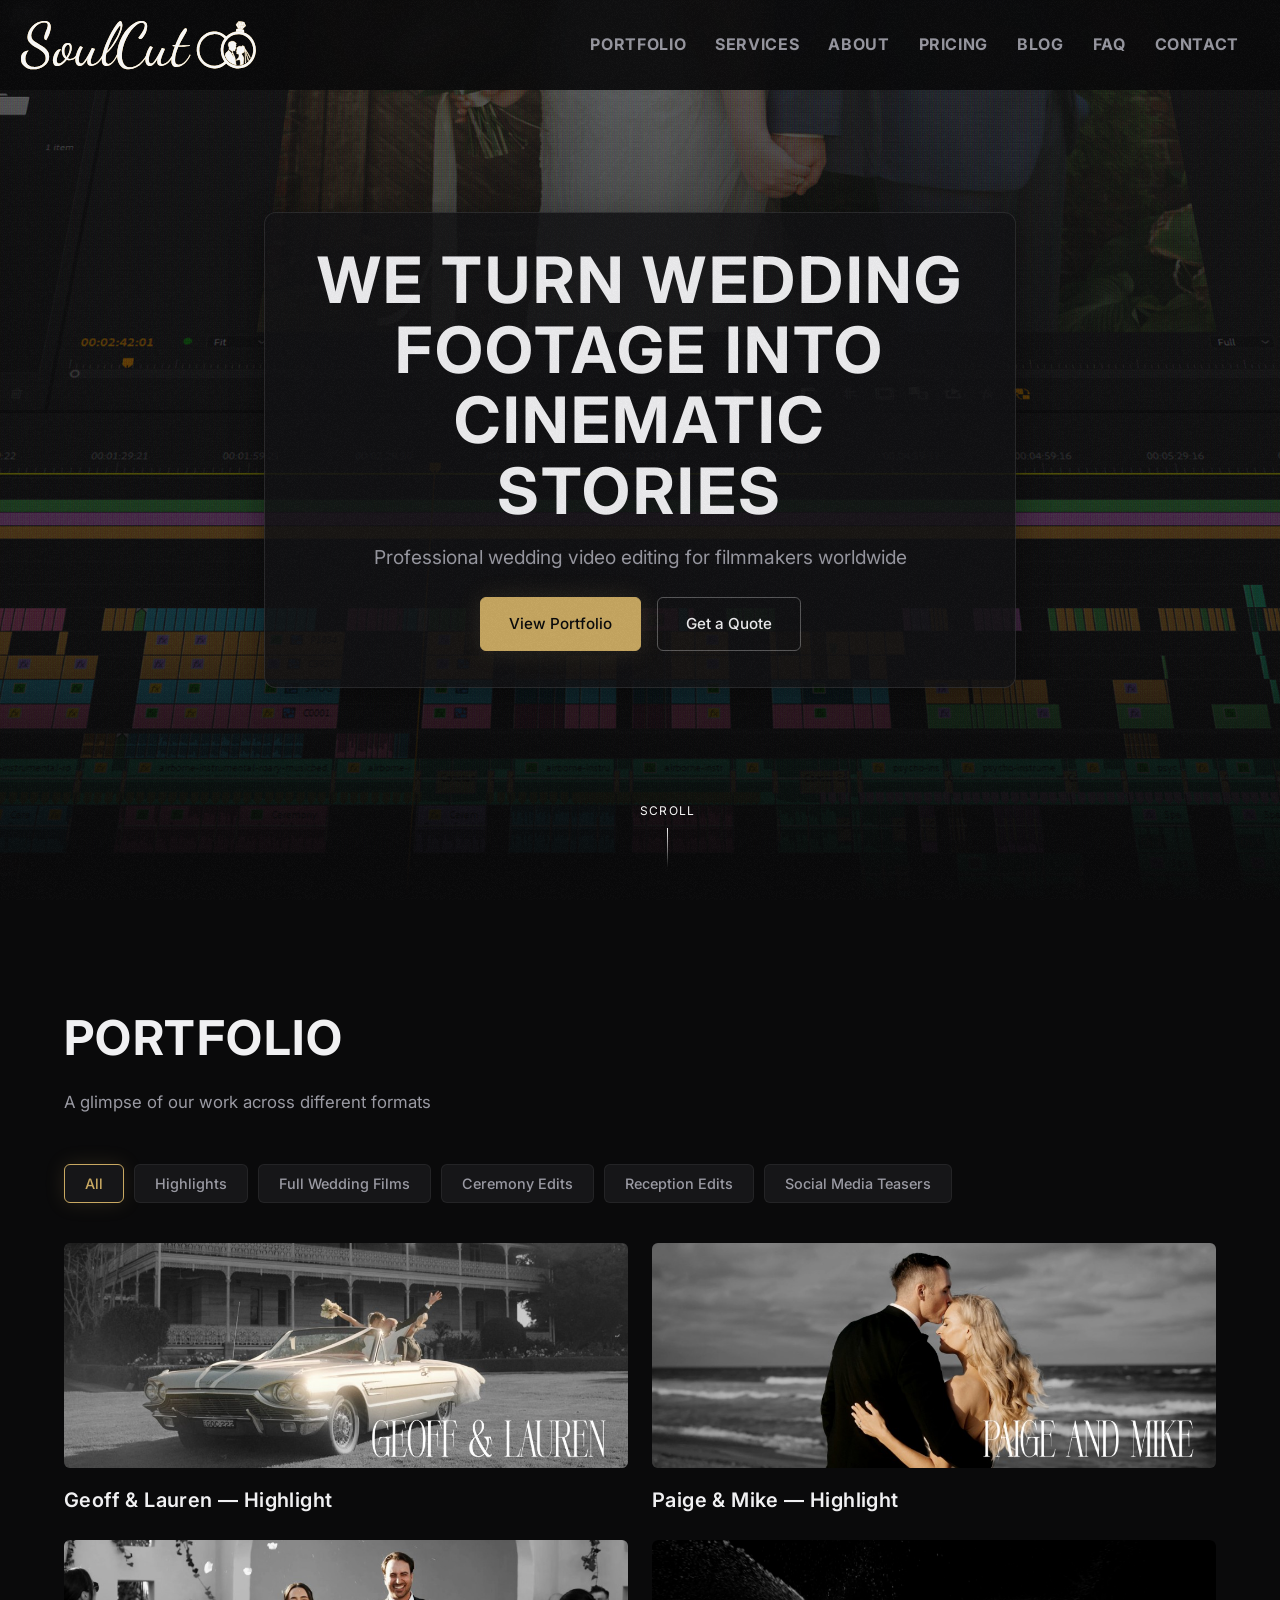
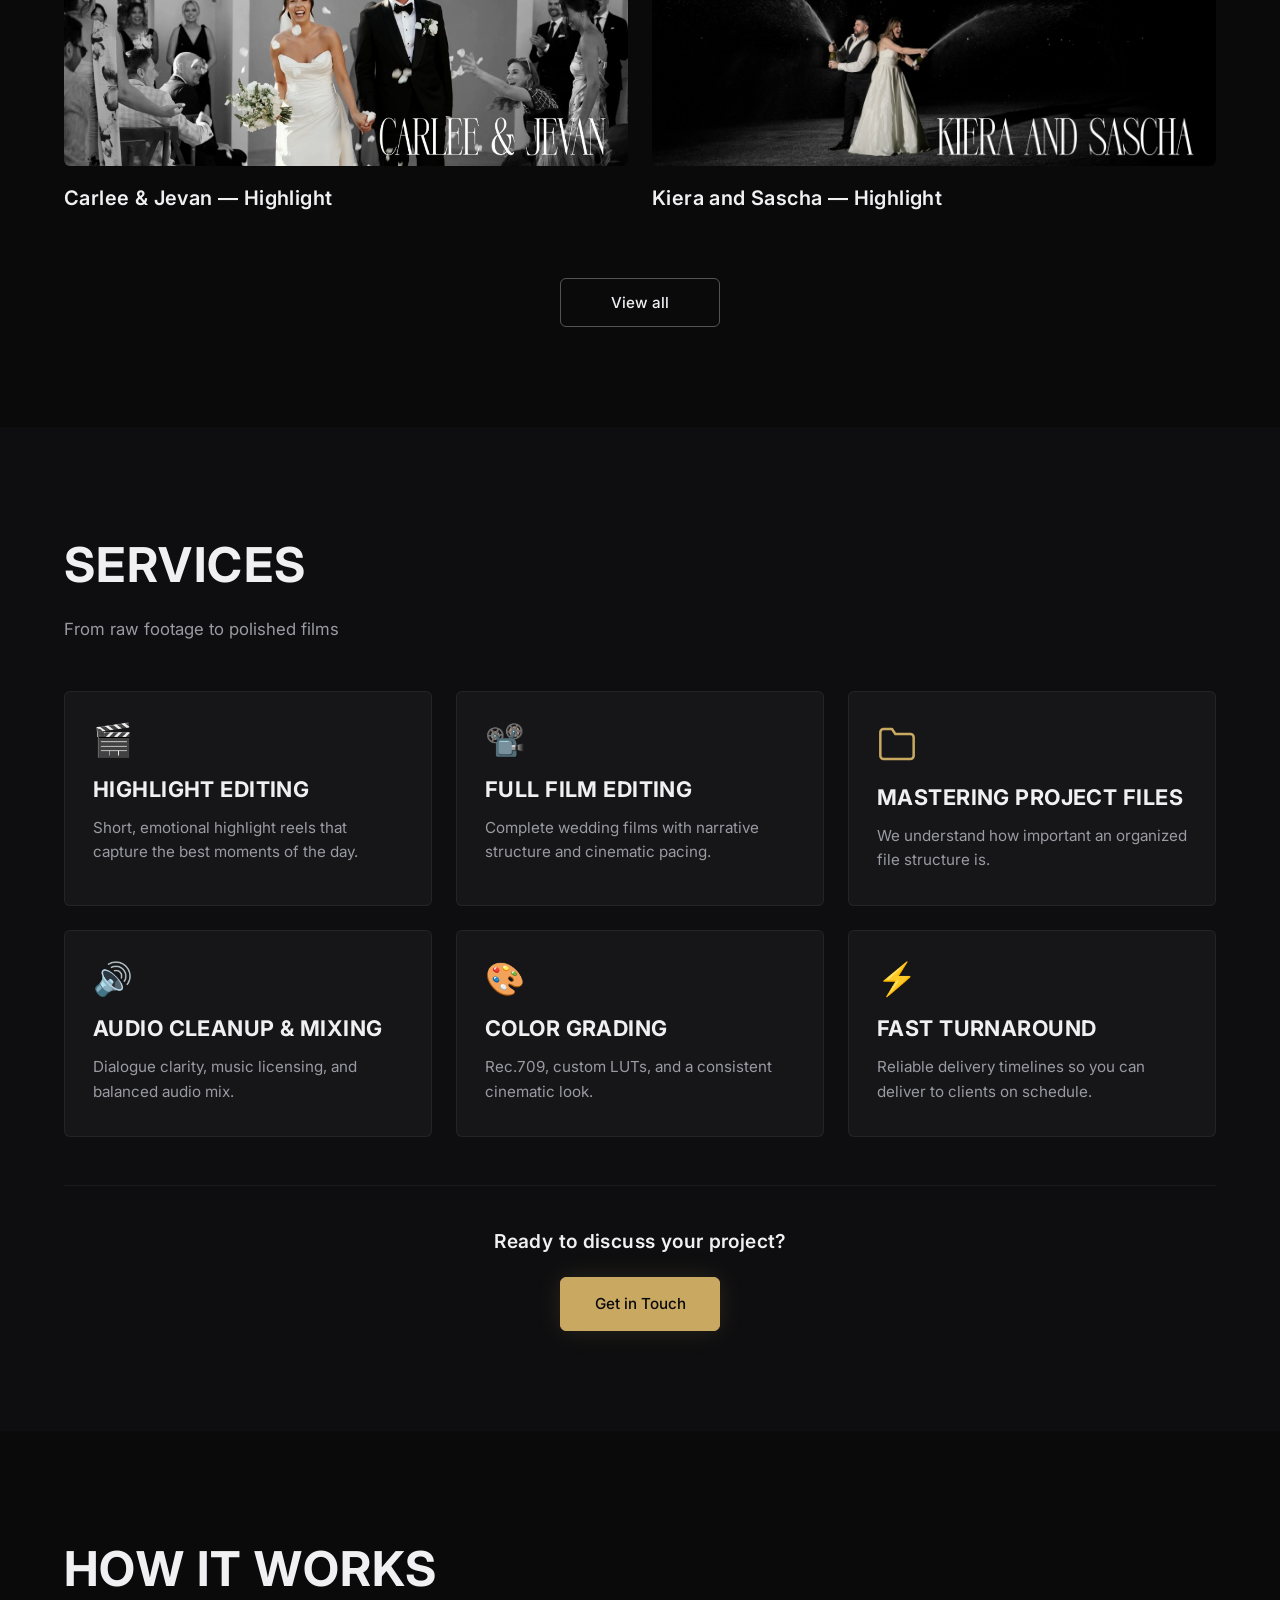
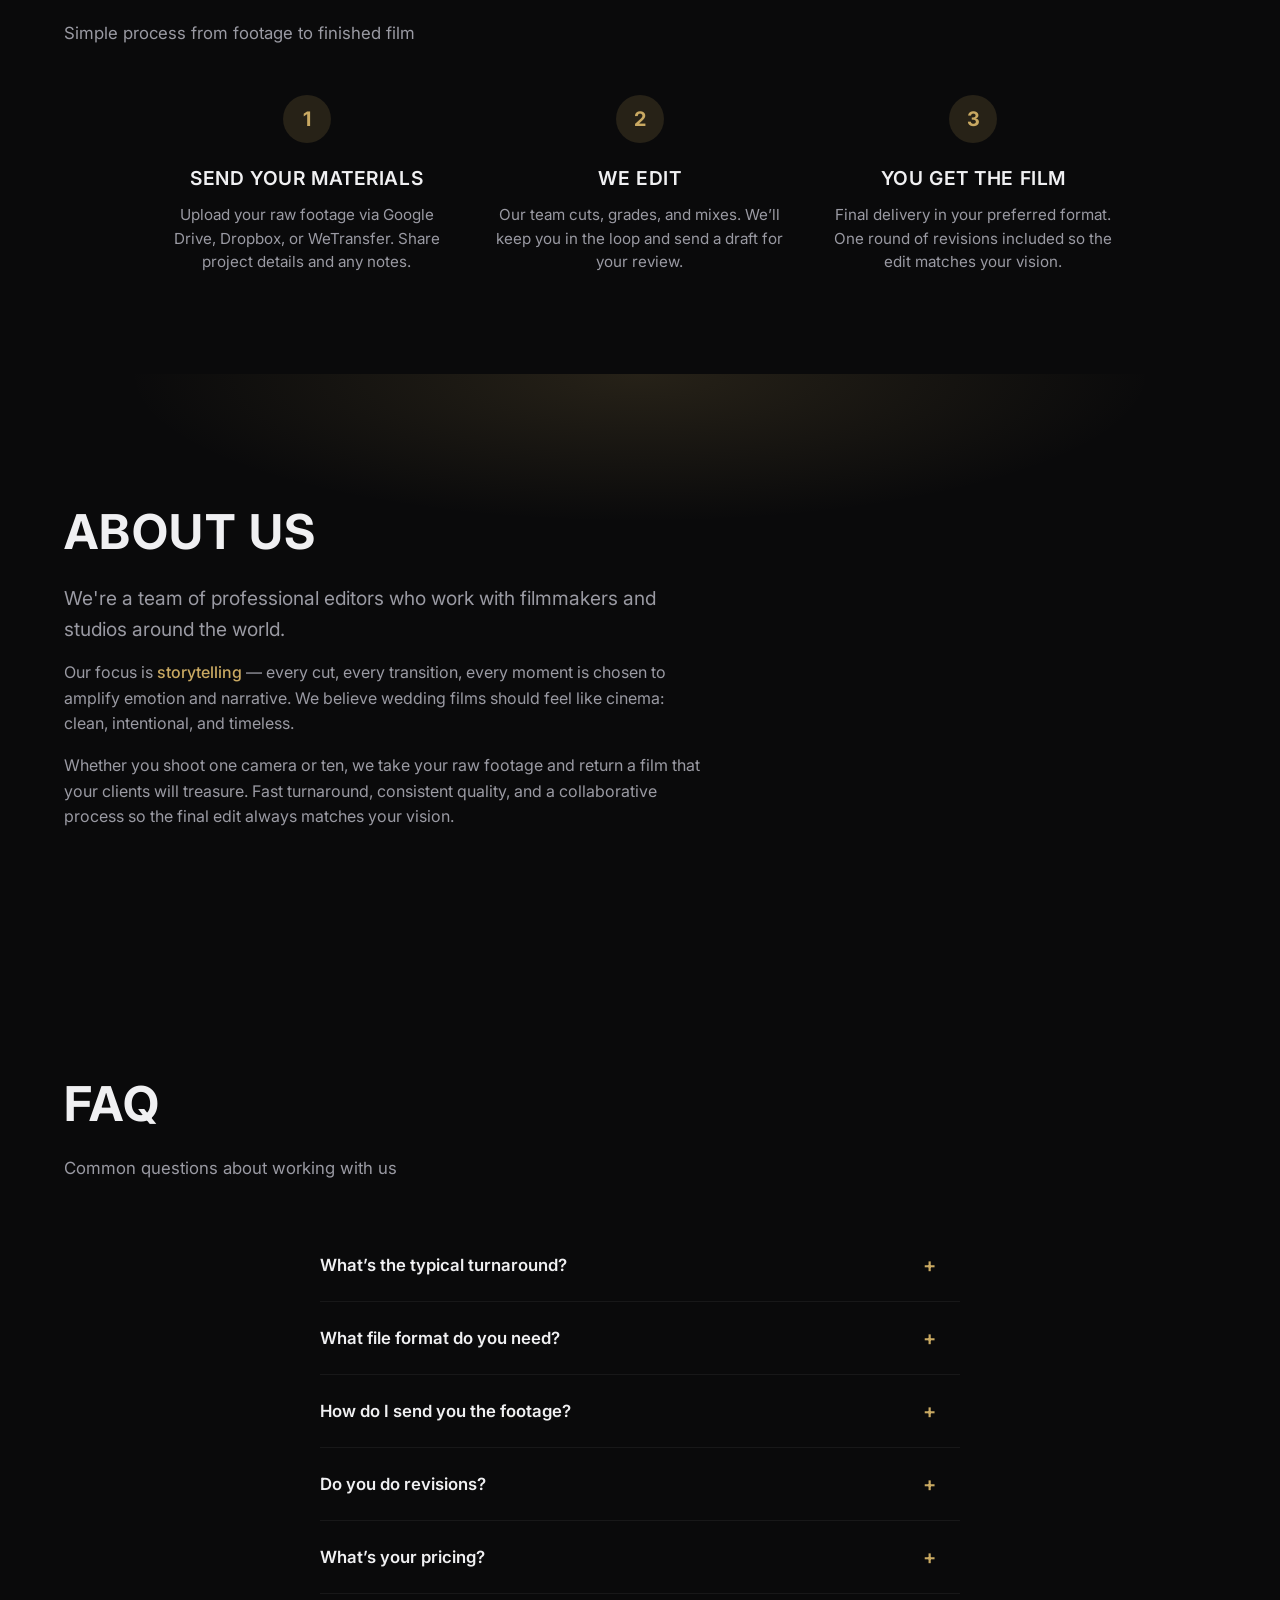
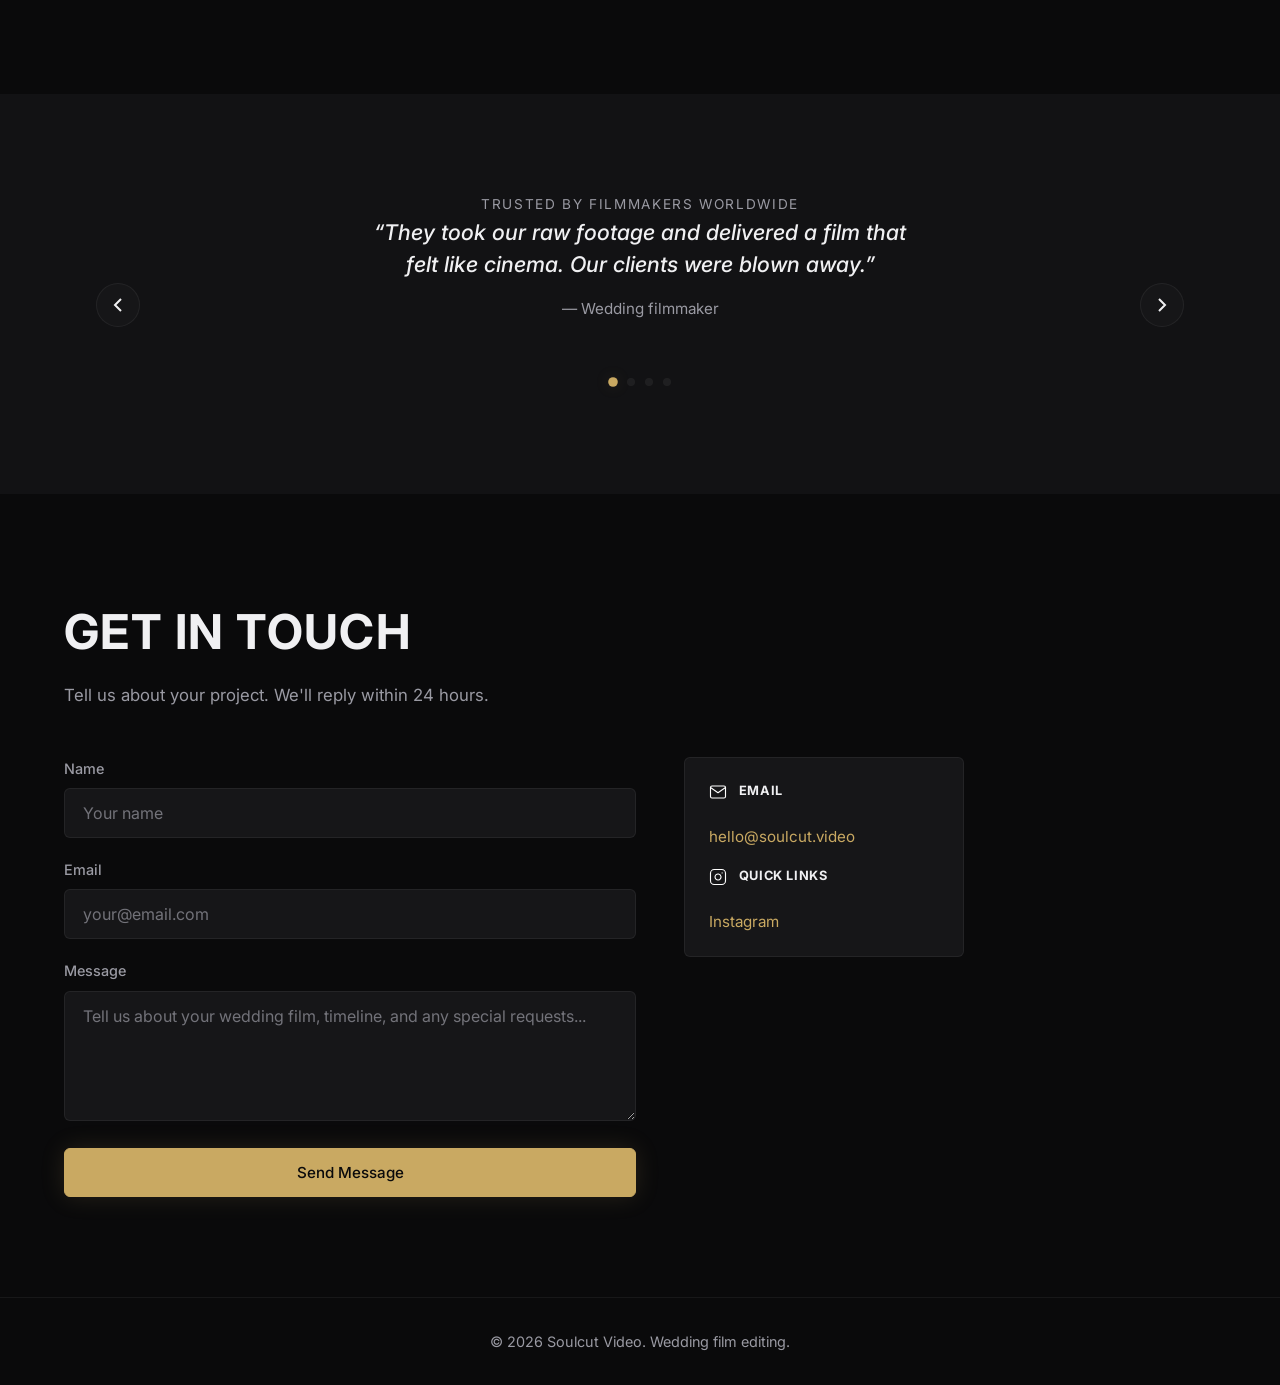
==== commit fb73393e: "╨Ъ╨╛╤А╨╛╤В╨║╨╕╨╣ ╨╛╨┐╨╕╤Б ╨╖╨╝╤Ц╨╜" ====
--- a/index.html
+++ b/index.html
@@ -2,431 +2,12 @@
 <html lang="en">
 <head>
   <meta charset="UTF-8">
-  <meta name="viewport" content="width=device-width, initial-scale=1.0">
-  <title>Soulcut Video — Cinematic Wedding Film Editing</title>
-  <meta name="description" content="Professional wedding video editing for filmmakers worldwide. We turn wedding footage into cinematic stories.">
-  <!-- Favicon -->
-  <link rel="icon" href="images/icon.svg" type="image/svg+xml">
-  <link rel="apple-touch-icon" href="images/icon.svg">
-  <!-- Share preview (Telegram, social) — cover image and text -->
-  <meta property="og:type" content="website">
-  <meta property="og:url" content="https://www.soulcut.video/">
-  <meta property="og:title" content="Soulcut Video — Cinematic Wedding Film Editing">
-  <meta property="og:description" content="Professional wedding video editing for filmmakers worldwide. We turn wedding footage into cinematic stories.">
-  <meta property="og:image" content="https://www.soulcut.video/images/banner.png">
-  <meta property="og:image:width" content="1200">
-  <meta property="og:image:height" content="630">
-  <meta name="twitter:card" content="summary_large_image">
-  <meta name="twitter:title" content="Soulcut Video — Cinematic Wedding Film Editing">
-  <meta name="twitter:description" content="Professional wedding video editing for filmmakers worldwide. We turn wedding footage into cinematic stories.">
-  <meta name="twitter:image" content="https://www.soulcut.video/images/banner.png">
-  <meta name="keywords" content="wedding video editing, wedding film editing, wedding video editor, wedding videography editing service, highlight reel, wedding video post production">
-  <link rel="canonical" href="https://www.soulcut.video/">
-  <link rel="preconnect" href="https://fonts.googleapis.com">
-  <link rel="preconnect" href="https://fonts.gstatic.com" crossorigin>
-  <link rel="preload" href="https://fonts.googleapis.com/css2?family=Inter:wght@300;400;500;600;700&display=swap" as="style">
-  <link href="https://fonts.googleapis.com/css2?family=Inter:wght@300;400;500;600;700&display=swap" rel="stylesheet">
-  <link rel="stylesheet" href="styles.css?v=6">
-  <script type="application/ld+json">
-  {
-    "@context": "https://schema.org",
-    "@type": "ProfessionalService",
-    "name": "Soulcut Video",
-    "description": "Professional wedding video editing for filmmakers worldwide. Wedding film editing, highlight reels, full wedding films, ceremony and reception edits.",
-    "url": "https://www.soulcut.video",
-    "email": "hello@soulcut.video",
-    "sameAs": ["https://www.instagram.com/soulcut.video/"],
-    "serviceType": ["Wedding Video Editing", "Wedding Film Editing", "Highlight Reel", "Full Wedding Film", "Ceremony Edit", "Reception Edit"],
-    "areaServed": "Worldwide"
-  }
-  </script>
+  <meta http-equiv="refresh" content="0;url=/home/">
+  <link rel="canonical" href="https://www.soulcut.video/home/">
+  <title>Redirect — Soulcut Video</title>
+  <script>window.location.replace("/home/");</script>
 </head>
 <body>
-  <div class="page-wrap">
-    <!-- HERO -->
-    <header class="hero" id="hero">
-      <!-- Hero background: add images/hero-bg.png. For image-only (no video), add class hero--image-only to header. -->
-      <div class="hero-bg-image" role="presentation"></div>
-      <div class="hero-video-wrap">
-        <video class="hero-video" autoplay muted loop playsinline poster="https://images.pexels.com/videos/3571264/pexels-photo-3571264.jpeg?auto=compress&cs=tinysrgb&w=1920">
-          <!-- Replace src with your wedding footage. Example placeholder: -->
-          <source src="https://assets.mixkit.co/videos/preview/mixkit-couple-getting-married-on-the-beach-41365-large.mp4" type="video/mp4">
-        </video>
-        <div class="hero-overlay"></div>
-      </div>
-      <nav class="nav">
-        <a href="#hero" class="nav-logo">
-          <img class="nav-logo-gold" src="images/logo_gold.svg" alt="" aria-hidden="true">
-          <img class="nav-logo-white" src="images/logo.svg" alt="Soulcut">
-        </a>
-        <button class="nav-toggle" aria-label="Menu">
-          <span></span><span></span><span></span>
-        </button>
-        <ul class="nav-links">
-          <li><a href="portfolio.html">Portfolio</a></li>
-          <li><a href="#services">Services</a></li>
-          <li><a href="#about">About</a></li>
-          <li><a href="pricing.html">Pricing</a></li>
-          <li><a href="blog.html">Blog</a></li>
-          <li><a href="#faq">FAQ</a></li>
-          <li><a href="#contact">Contact</a></li>
-          <li class="nav-close-item">
-            <button type="button" class="nav-close-btn" aria-label="Close menu">&times;</button>
-          </li>
-        </ul>
-      </nav>
-      <div class="hero-content">
-        <div class="hero-card">
-          <h1 class="hero-title">We turn wedding footage into cinematic stories</h1>
-          <p class="hero-sub">Professional wedding video editing for filmmakers worldwide</p>
-          <div class="hero-cta">
-            <a href="#portfolio" class="btn btn-primary">View Portfolio</a>
-            <a href="#contact" class="btn btn-outline">Get a Quote</a>
-          </div>
-        </div>
-      </div>
-      <div class="hero-scroll">
-        <span>Scroll</span>
-        <div class="scroll-line"></div>
-      </div>
-    </header>
-
-    <!-- PORTFOLIO -->
-    <section class="section section-reveal portfolio" id="portfolio">
-      <div class="container">
-        <h2 class="section-title">Portfolio</h2>
-        <p class="section-sub">A glimpse of our work across different formats</p>
-        <div class="portfolio-filters">
-          <button class="filter-btn active" data-category="all">All</button>
-          <button class="filter-btn" data-category="highlights">Highlights</button>
-          <button class="filter-btn" data-category="full-films">Full Wedding Films</button>
-          <button class="filter-btn" data-category="ceremony">Ceremony Edits</button>
-          <button class="filter-btn" data-category="reception">Reception Edits</button>
-          <button class="filter-btn" data-category="teasers">Social Media Teasers</button>
-        </div>
-        <p class="portfolio-empty" id="portfolioEmpty" hidden>No videos in this category yet.</p>
-        <div class="portfolio-grid">
-          <!-- Highlight: Geoff & Lauren (image images/geoff-lauren.png, 2500×1000) -->
-          <article class="portfolio-item" data-category="highlights">
-            <div class="portfolio-thumb" data-video-src="https://drive.google.com/file/d/13GB67Tp0KiJzBZZAiaZ2nqH0YO3bQHIp/view?usp=sharing">
-              <video class="portfolio-thumb-video" muted loop playsinline preload="metadata"></video>
-              <img src="images/geoff-lauren.png" alt="Geoff & Lauren — wedding highlight" loading="lazy">
-              <div class="portfolio-hover">
-                <span class="play-icon"></span>
-                <span>Watch</span>
-              </div>
-            </div>
-            <h3>Geoff & Lauren — Highlight</h3>
-          </article>
-          <article class="portfolio-item" data-category="highlights">
-            <div class="portfolio-thumb" data-video-src="https://drive.google.com/file/d/1EdnTbY3fhzPwjUNXWImo-atitNehXLEn/view?usp=drive_link">
-              <video class="portfolio-thumb-video" muted loop playsinline preload="metadata"></video>
-              <img src="images/paige-mike.png" alt="Paige & Mike — wedding highlight" loading="lazy">
-              <div class="portfolio-hover">
-                <span class="play-icon"></span>
-                <span>Watch</span>
-              </div>
-            </div>
-            <h3>Paige & Mike — Highlight</h3>
-          </article>
-          <article class="portfolio-item" data-category="highlights">
-            <div class="portfolio-thumb" data-video-src="https://drive.google.com/file/d/1sqq61Bxm7G3GFhzSi5GOmZIiDG4wSADL/view?usp=sharing">
-              <video class="portfolio-thumb-video" muted loop playsinline preload="metadata"></video>
-              <img src="images/carlee-jevan.png" alt="Carlee & Jevan — wedding highlight" loading="lazy">
-              <div class="portfolio-hover">
-                <span class="play-icon"></span>
-                <span>Watch</span>
-              </div>
-            </div>
-            <h3>Carlee & Jevan — Highlight</h3>
-          </article>
-          <article class="portfolio-item" data-category="highlights">
-            <div class="portfolio-thumb" data-video-src="https://drive.google.com/file/d/1ePK_1S37dD04lT5c8keeN4l85c7M2VHf/view?usp=sharing">
-              <video class="portfolio-thumb-video" muted loop playsinline preload="metadata"></video>
-              <img src="images/kiera-sascha.png" alt="Kiera and Sascha — wedding highlight" loading="lazy">
-              <div class="portfolio-hover">
-                <span class="play-icon"></span>
-                <span>Watch</span>
-              </div>
-            </div>
-            <h3>Kiera and Sascha — Highlight</h3>
-          </article>
-          <div class="portfolio-more" id="portfolioMore">
-          <article class="portfolio-item" data-category="reception">
-            <div class="portfolio-thumb" data-video-src="https://assets.mixkit.co/videos/preview/mixkit-couple-getting-married-on-the-beach-41365-large.mp4">
-              <video class="portfolio-thumb-video" muted loop playsinline preload="metadata"></video>
-              <img src="https://images.pexels.com/photos/265705/pexels-photo-265705.jpeg?auto=compress&cs=tinysrgb&w=800" alt="Reception edit" loading="lazy">
-              <div class="portfolio-hover">
-                <span class="play-icon"></span>
-                <span>Watch</span>
-              </div>
-            </div>
-            <h3>Reception Edit</h3>
-          </article>
-          <article class="portfolio-item" data-category="teasers">
-            <div class="portfolio-thumb" data-video-src="https://assets.mixkit.co/videos/preview/mixkit-wedding-ceremony-41364-large.mp4">
-              <video class="portfolio-thumb-video" muted loop playsinline preload="metadata"></video>
-              <img src="https://images.pexels.com/photos/265722/pexels-photo-265722.jpeg?auto=compress&cs=tinysrgb&w=800" alt="Social teaser" loading="lazy">
-              <div class="portfolio-hover">
-                <span class="play-icon"></span>
-                <span>Watch</span>
-              </div>
-            </div>
-            <h3>Social Teaser</h3>
-          </article>
-          <article class="portfolio-item" data-category="highlights">
-            <div class="portfolio-thumb" data-video-src="https://assets.mixkit.co/videos/preview/mixkit-couple-getting-married-on-the-beach-41365-large.mp4">
-              <video class="portfolio-thumb-video" muted loop playsinline preload="metadata"></video>
-              <img src="https://images.pexels.com/photos/265705/pexels-photo-265705.jpeg?auto=compress&cs=tinysrgb&w=800" alt="Highlight" loading="lazy">
-              <div class="portfolio-hover">
-                <span class="play-icon"></span>
-                <span>Watch</span>
-              </div>
-            </div>
-            <h3>Beach Wedding</h3>
-          </article>
-          </div>
-        </div>
-        <div class="portfolio-view-all-wrap" id="portfolioViewAllWrap">
-          <button type="button" class="btn btn-outline portfolio-view-all-btn" id="portfolioViewAllBtn">View all</button>
-        </div>
-      </div>
-    </section>
-
-    <!-- VIDEO MODAL -->
-    <div class="video-modal" id="videoModal" aria-hidden="true">
-      <div class="video-modal-backdrop"></div>
-      <div class="video-modal-inner">
-        <button class="video-modal-close" aria-label="Close">&times;</button>
-        <div class="video-modal-player">
-          <div class="video-modal-loading" id="videoModalLoading" aria-hidden="true">
-            <span class="video-modal-spinner"></span>
-          </div>
-          <div class="video-modal-fallback" id="videoModalFallback" hidden>
-            <p>Video didn't load here. Try opening the link in a new tab:</p>
-            <a id="videoModalFallbackLink" href="#" target="_blank" rel="noopener">Open video</a>
-          </div>
-          <video controls playsinline preload="auto"></video>
-          <iframe class="video-modal-iframe" allowfullscreen allow="autoplay; fullscreen" referrerpolicy="no-referrer" title="Video"></iframe>
-        </div>
-      </div>
-    </div>
-
-    <!-- SERVICES -->
-    <section class="section section-reveal services" id="services">
-      <div class="container">
-        <h2 class="section-title">Services</h2>
-        <p class="section-sub">From raw footage to polished films</p>
-        <div class="services-grid">
-          <article class="service-card">
-            <div class="service-icon"><span>🎬</span></div>
-            <h3>Highlight Editing</h3>
-            <p>Short, emotional highlight reels that capture the best moments of the day.</p>
-          </article>
-          <article class="service-card">
-            <div class="service-icon"><span>📽️</span></div>
-            <h3>Full Film Editing</h3>
-            <p>Complete wedding films with narrative structure and cinematic pacing.</p>
-          </article>
-          <article class="service-card">
-            <div class="service-icon service-icon--folder">
-              <svg width="40" height="40" viewBox="0 0 24 24" fill="none" stroke="currentColor" stroke-width="1.5" stroke-linecap="round" stroke-linejoin="round"><path d="M22 19a2 2 0 0 1-2 2H4a2 2 0 0 1-2-2V5a2 2 0 0 1 2-2h5l2 3h9a2 2 0 0 1 2 2z"/></svg>
-            </div>
-            <h3>Mastering Project Files</h3>
-            <p>We understand how important an organized file structure is.</p>
-          </article>
-          <article class="service-card">
-            <div class="service-icon"><span>🔊</span></div>
-            <h3>Audio Cleanup & Mixing</h3>
-            <p>Dialogue clarity, music licensing, and balanced audio mix.</p>
-          </article>
-          <article class="service-card">
-            <div class="service-icon"><span>🎨</span></div>
-            <h3>Color Grading</h3>
-            <p>Rec.709, custom LUTs, and a consistent cinematic look.</p>
-          </article>
-          <article class="service-card">
-            <div class="service-icon"><span>⚡</span></div>
-            <h3>Fast Turnaround</h3>
-            <p>Reliable delivery timelines so you can deliver to clients on schedule.</p>
-          </article>
-        </div>
-        <div class="services-cta">
-          <p class="services-cta-text">Ready to discuss your project?</p>
-          <a href="#contact" class="btn btn-primary">Get in Touch</a>
-        </div>
-      </div>
-    </section>
-
-    <!-- HOW IT WORKS -->
-    <section class="section section-reveal how-it-works" id="how-it-works">
-      <div class="container">
-        <h2 class="section-title">How it works</h2>
-        <p class="section-sub">Simple process from footage to finished film</p>
-        <div class="how-steps">
-          <div class="how-step">
-            <span class="how-step-num" aria-hidden="true">1</span>
-            <h3 class="how-step-title">Send your materials</h3>
-            <p class="how-step-text">Upload your raw footage via Google Drive, Dropbox, or WeTransfer. Share project details and any notes.</p>
-          </div>
-          <div class="how-step">
-            <span class="how-step-num" aria-hidden="true">2</span>
-            <h3 class="how-step-title">We edit</h3>
-            <p class="how-step-text">Our team cuts, grades, and mixes. We’ll keep you in the loop and send a draft for your review.</p>
-          </div>
-          <div class="how-step">
-            <span class="how-step-num" aria-hidden="true">3</span>
-            <h3 class="how-step-title">You get the film</h3>
-            <p class="how-step-text">Final delivery in your preferred format. One round of revisions included so the edit matches your vision.</p>
-          </div>
-        </div>
-      </div>
-    </section>
-
-    <!-- ABOUT -->
-    <section class="section section-reveal about" id="about">
-      <div class="about-bg"></div>
-      <div class="container about-inner">
-        <div class="about-content">
-          <h2 class="section-title">About Us</h2>
-          <p class="about-lead">We're a team of professional editors who work with filmmakers and studios around the world.</p>
-          <p>Our focus is <strong>storytelling</strong> — every cut, every transition, every moment is chosen to amplify emotion and narrative. We believe wedding films should feel like cinema: clean, intentional, and timeless.</p>
-          <p>Whether you shoot one camera or ten, we take your raw footage and return a film that your clients will treasure. Fast turnaround, consistent quality, and a collaborative process so the final edit always matches your vision.</p>
-        </div>
-      </div>
-    </section>
-
-    <!-- FAQ -->
-    <section class="section section-reveal faq" id="faq">
-      <div class="container">
-        <h2 class="section-title">FAQ</h2>
-        <p class="section-sub">Common questions about working with us</p>
-        <div class="faq-list">
-          <details class="faq-item">
-            <summary class="faq-question">What’s the typical turnaround?</summary>
-            <p class="faq-answer">It depends on the project length and complexity. Highlights usually 1–2 weeks; full films 2–4 weeks. We’ll give you a clear timeline when you send the details.</p>
-          </details>
-          <details class="faq-item">
-            <summary class="faq-question">What file format do you need?</summary>
-            <p class="faq-answer">We work with all common formats (ProRes, H.264, etc.) and major NLE project files. We’ll confirm the best delivery option for your workflow.</p>
-          </details>
-          <details class="faq-item">
-            <summary class="faq-question">How do I send you the footage?</summary>
-            <p class="faq-answer">We use Google Drive, Dropbox, or WeTransfer — whatever you prefer. For large projects we can set up a shared folder and discuss backup options.</p>
-          </details>
-          <details class="faq-item">
-            <summary class="faq-question">Do you do revisions?</summary>
-            <p class="faq-answer">Yes. We include one round of revisions in our standard workflow. Additional rounds can be arranged if needed.</p>
-          </details>
-          <details class="faq-item">
-            <summary class="faq-question">What’s your pricing?</summary>
-            <p class="faq-answer">Rates depend on project type and length. Send us your project details and we’ll reply with a quote within 24 hours.</p>
-          </details>
-        </div>
-      </div>
-    </section>
-
-    <!-- TESTIMONIAL / FEATURED (carousel) -->
-    <section class="section section-reveal testimonial" id="testimonial">
-      <div class="container container--testimonial">
-        <p class="testimonial-featured testimonial-featured--top">Trusted by filmmakers worldwide</p>
-        <div class="testimonial-carousel-wrap">
-          <button type="button" class="testimonial-btn testimonial-btn--prev" id="testimonialPrev" aria-label="Previous testimonial">
-            <svg width="24" height="24" viewBox="0 0 24 24" fill="none" stroke="currentColor" stroke-width="2"><path d="M15 18l-6-6 6-6"/></svg>
-          </button>
-          <button type="button" class="testimonial-btn testimonial-btn--next" id="testimonialNext" aria-label="Next testimonial">
-            <svg width="24" height="24" viewBox="0 0 24 24" fill="none" stroke="currentColor" stroke-width="2"><path d="M9 18l6-6-6-6"/></svg>
-          </button>
-          <div class="testimonial-carousel" id="testimonialCarousel">
-            <div class="testimonial-track" id="testimonialTrack">
-              <div class="testimonial-slide">
-                <blockquote class="testimonial-quote">
-          <p>“They took our raw footage and delivered a film that felt like cinema. Our clients were blown away.”</p>
-                  <footer class="testimonial-author">— Wedding filmmaker</footer>
-                </blockquote>
-              </div>
-              <div class="testimonial-slide">
-                <blockquote class="testimonial-quote">
-                  <p>"Fast turnaround, clear communication, and the final cut was exactly what we envisioned. Highly recommend."</p>
-                  <footer class="testimonial-author">— Studio, UK</footer>
-                </blockquote>
-              </div>
-              <div class="testimonial-slide">
-                <blockquote class="testimonial-quote">
-                  <p>"Professional from start to finish. The colour grade and pacing made our wedding films stand out from the rest."</p>
-                  <footer class="testimonial-author">— Videographer, US</footer>
-                </blockquote>
-              </div>
-              <div class="testimonial-slide">
-                <blockquote class="testimonial-quote">
-                  <p>"We send them our busiest seasons and they never miss a deadline. The quality is consistently excellent."</p>
-                  <footer class="testimonial-author">— Production company</footer>
-                </blockquote>
-              </div>
-            </div>
-          </div>
-          <div class="testimonial-dots" id="testimonialDots" role="tablist" aria-label="Testimonial navigation"></div>
-        </div>
-      </div>
-    </section>
-
-    <!-- CONTACT -->
-    <section class="section section-reveal contact" id="contact">
-      <div class="container">
-        <h2 class="section-title">Get in Touch</h2>
-        <p class="section-sub">Tell us about your project. We'll reply within 24 hours.</p>
-        <div class="contact-wrap">
-          <div class="contact-form-col">
-            <div class="form-success" id="formSuccess" hidden>
-              <div class="form-success-inner">
-                <span class="form-success-icon">✓</span>
-                <p class="form-success-text">Success!</p>
-                <p class="form-success-sub">We'll get back to you soon.</p>
-              </div>
-            </div>
-            <!-- Formspree → emails to hello@soulcut.video -->
-            <form class="contact-form" id="contactForm" action="https://formspree.io/f/xdalwqzw" method="POST">
-            <input type="hidden" name="_subject" value="Soulcut: new message from website">
-            <div class="form-row">
-              <label for="name">Name</label>
-              <input type="text" id="name" name="name" required placeholder="Your name">
-            </div>
-            <div class="form-row">
-              <label for="email">Email</label>
-              <input type="email" id="email" name="_replyto" required placeholder="your@email.com">
-            </div>
-            <div class="form-row">
-              <label for="message">Message</label>
-              <textarea id="message" name="message" rows="5" required placeholder="Tell us about your wedding film, timeline, and any special requests..."></textarea>
-            </div>
-            <button type="submit" class="btn btn-primary btn-full">Send Message</button>
-            </form>
-          </div>
-          <div class="contact-info">
-            <p class="contact-email">
-              <strong><span class="contact-icon" aria-hidden="true"><svg width="18" height="18" viewBox="0 0 24 24" fill="none" stroke="currentColor" stroke-width="1.5" stroke-linecap="round" stroke-linejoin="round"><path d="M4 4h16c1.1 0 2 .9 2 2v12c0 1.1-.9 2-2 2H4c-1.1 0-2-.9-2-2V6c0-1.1.9-2 2-2z"/><polyline points="22,6 12,13 2,6"/></svg></span> Email</strong><br>
-              <a href="mailto:hello@soulcut.video">hello@soulcut.video</a>
-            </p>
-            <p class="contact-links">
-              <strong><span class="contact-icon" aria-hidden="true"><svg width="18" height="18" viewBox="0 0 24 24" fill="none" stroke="currentColor" stroke-width="1.5" stroke-linecap="round" stroke-linejoin="round"><rect x="2" y="2" width="20" height="20" rx="5" ry="5"/><path d="M16 11.37A4 4 0 1 1 12.63 8 4 4 0 0 1 16 11.37z"/><line x1="17.5" y1="6.5" x2="17.51" y2="6.5"/></svg></span> Quick links</strong><br>
-              <a href="https://www.instagram.com/soulcut.video/" target="_blank" rel="noopener">Instagram</a>
-            </p>
-          </div>
-        </div>
-      </div>
-    </section>
-
-    <footer class="footer">
-      <div class="container">
-        <p>&copy; <span id="year"></span> Soulcut Video. Wedding film editing.</p>
-      </div>
-    </footer>
-
-    <button type="button" class="back-to-top" id="backToTop" aria-label="Back to top">
-      <svg viewBox="0 0 24 24" fill="none" stroke="currentColor" stroke-width="2" stroke-linecap="round" stroke-linejoin="round"><path d="M18 15l-6-6-6 6"/></svg>
-    </button>
-  </div>
-
-  <script src="script.js"></script>
+  <p>Redirecting to <a href="/home/">Home</a>…</p>
 </body>
 </html>
